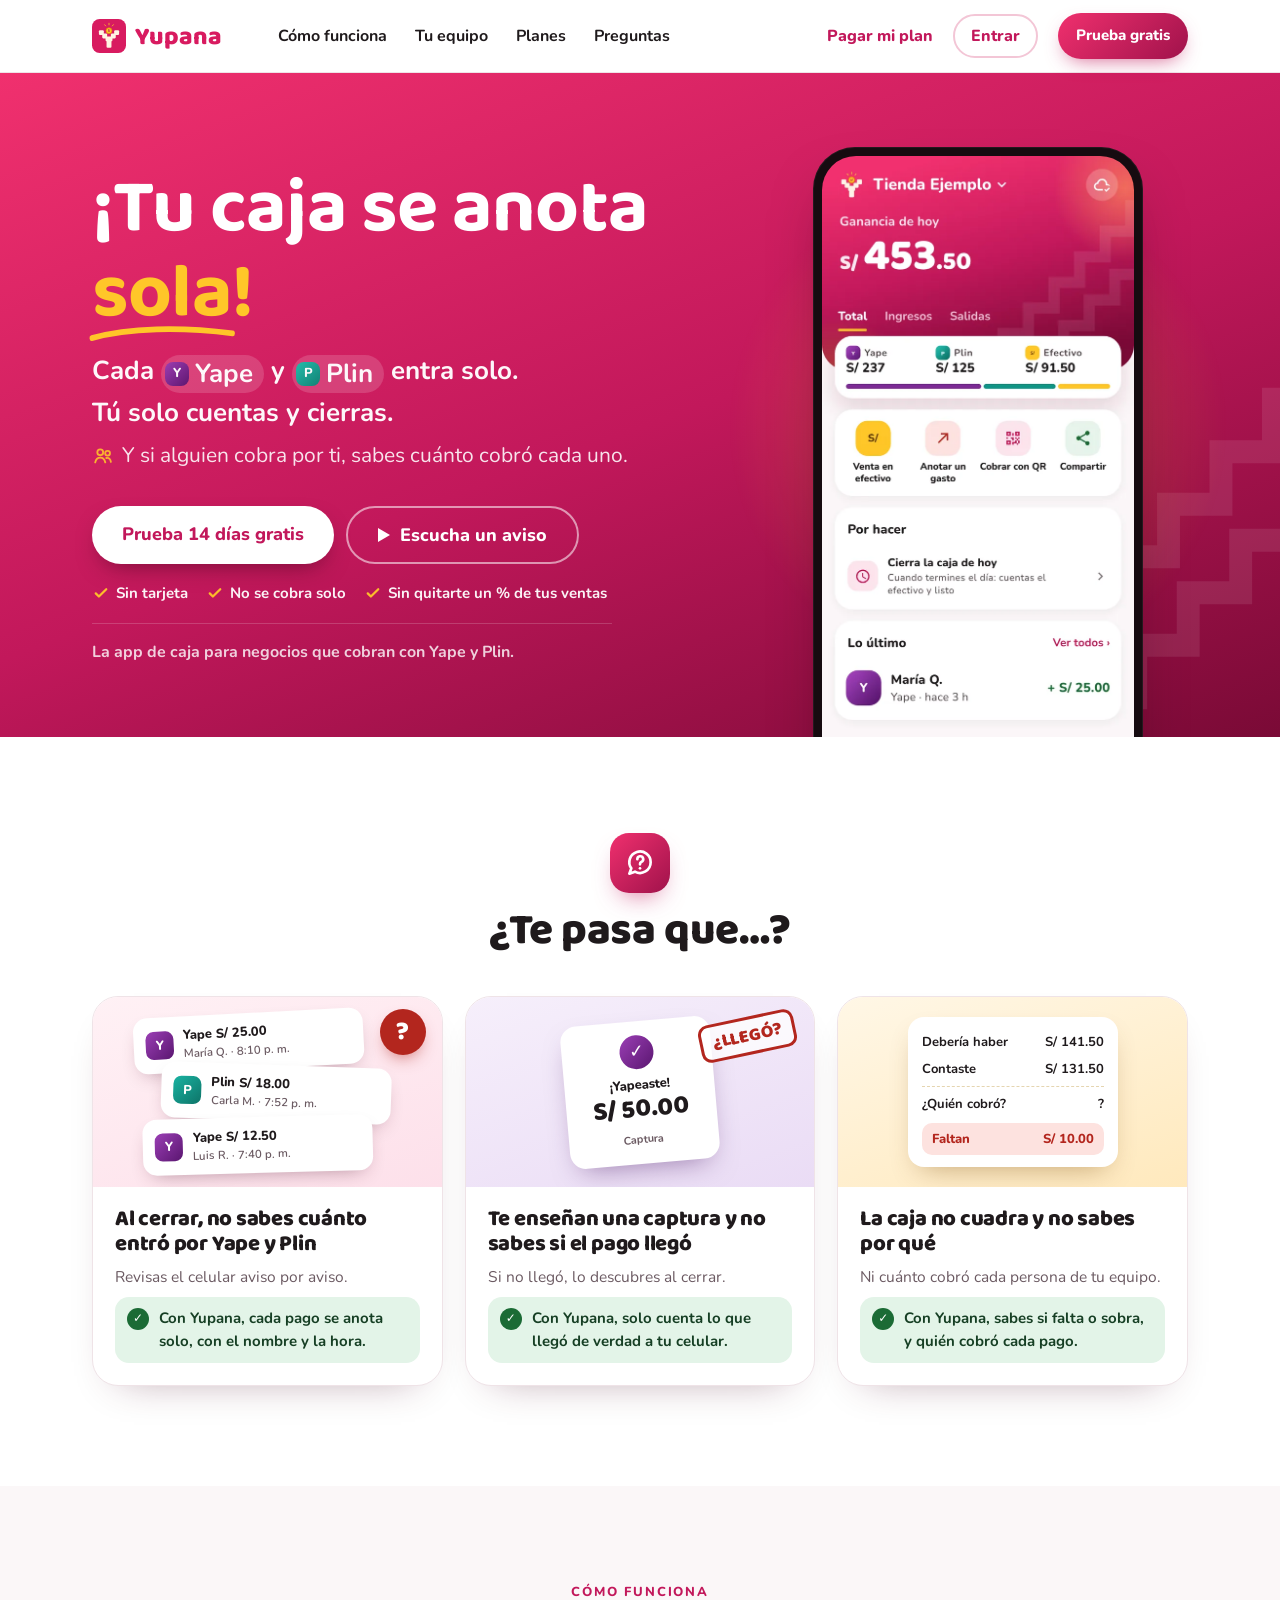
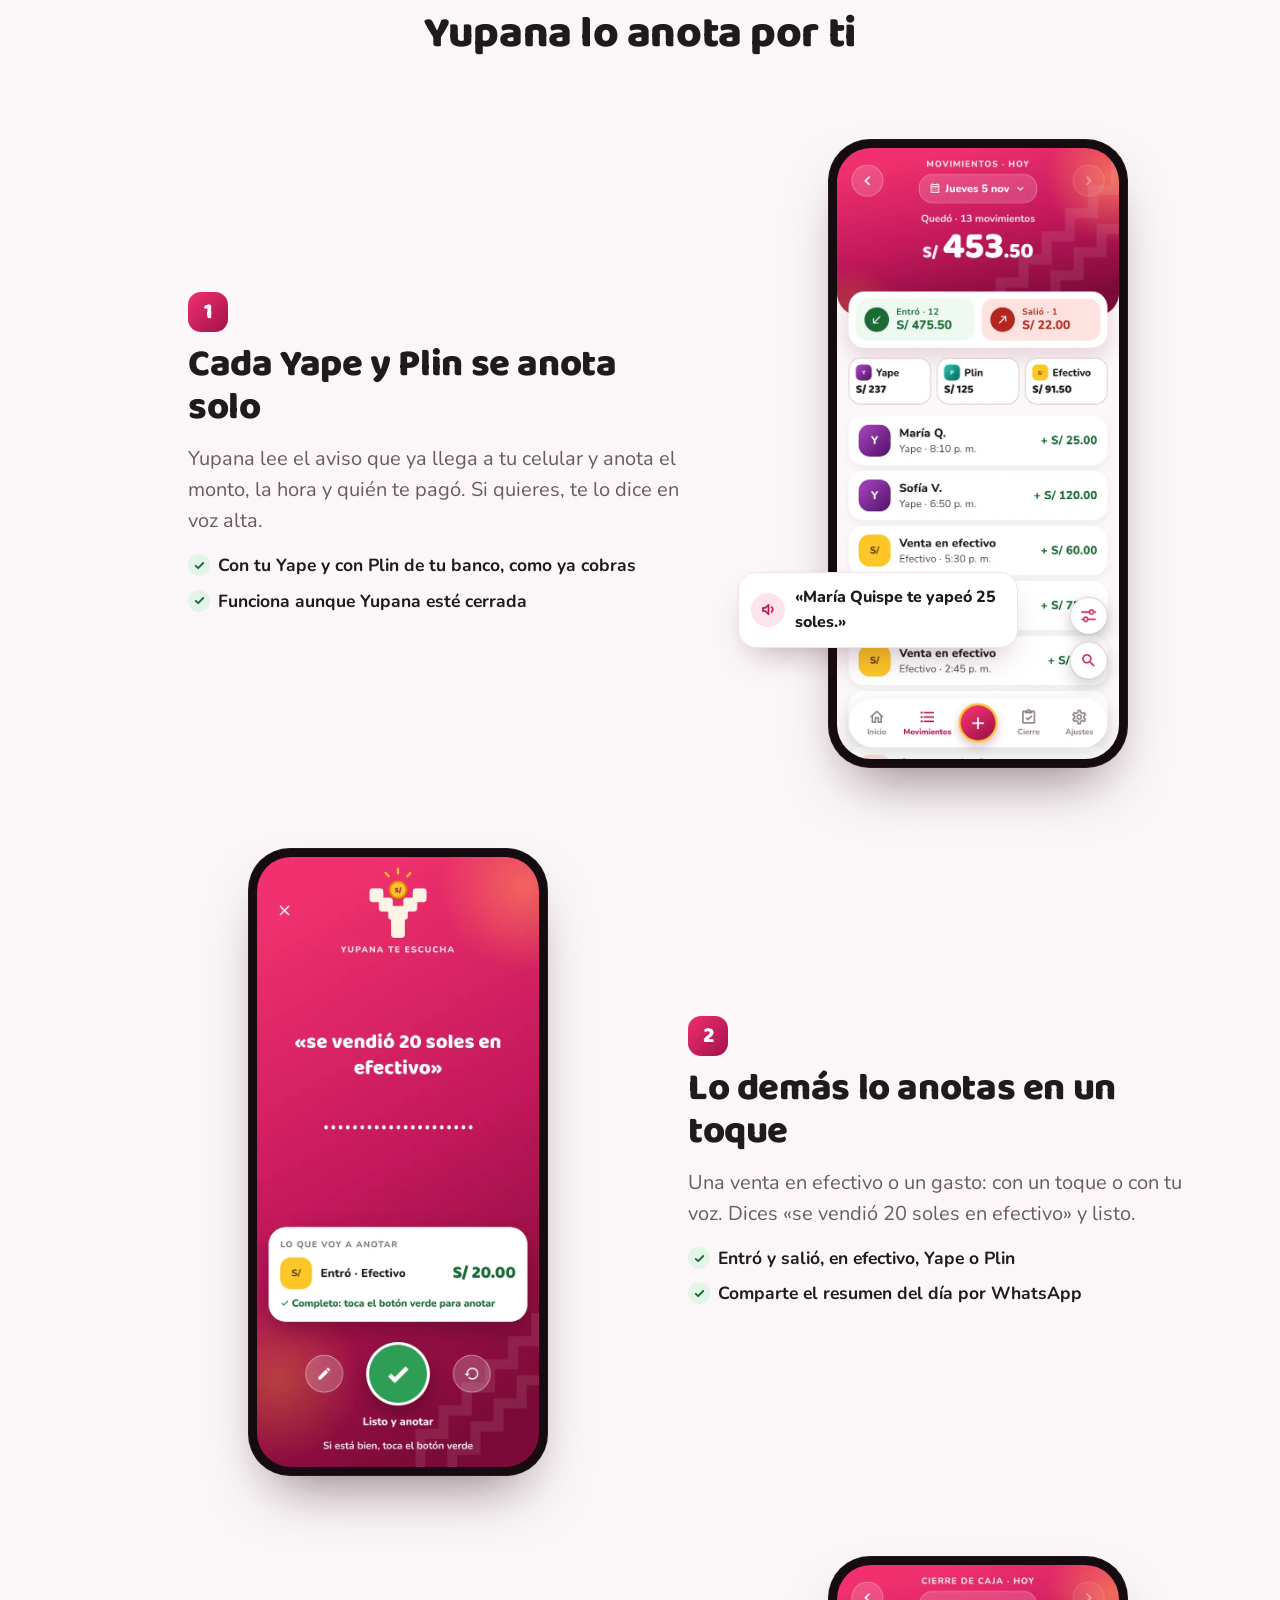
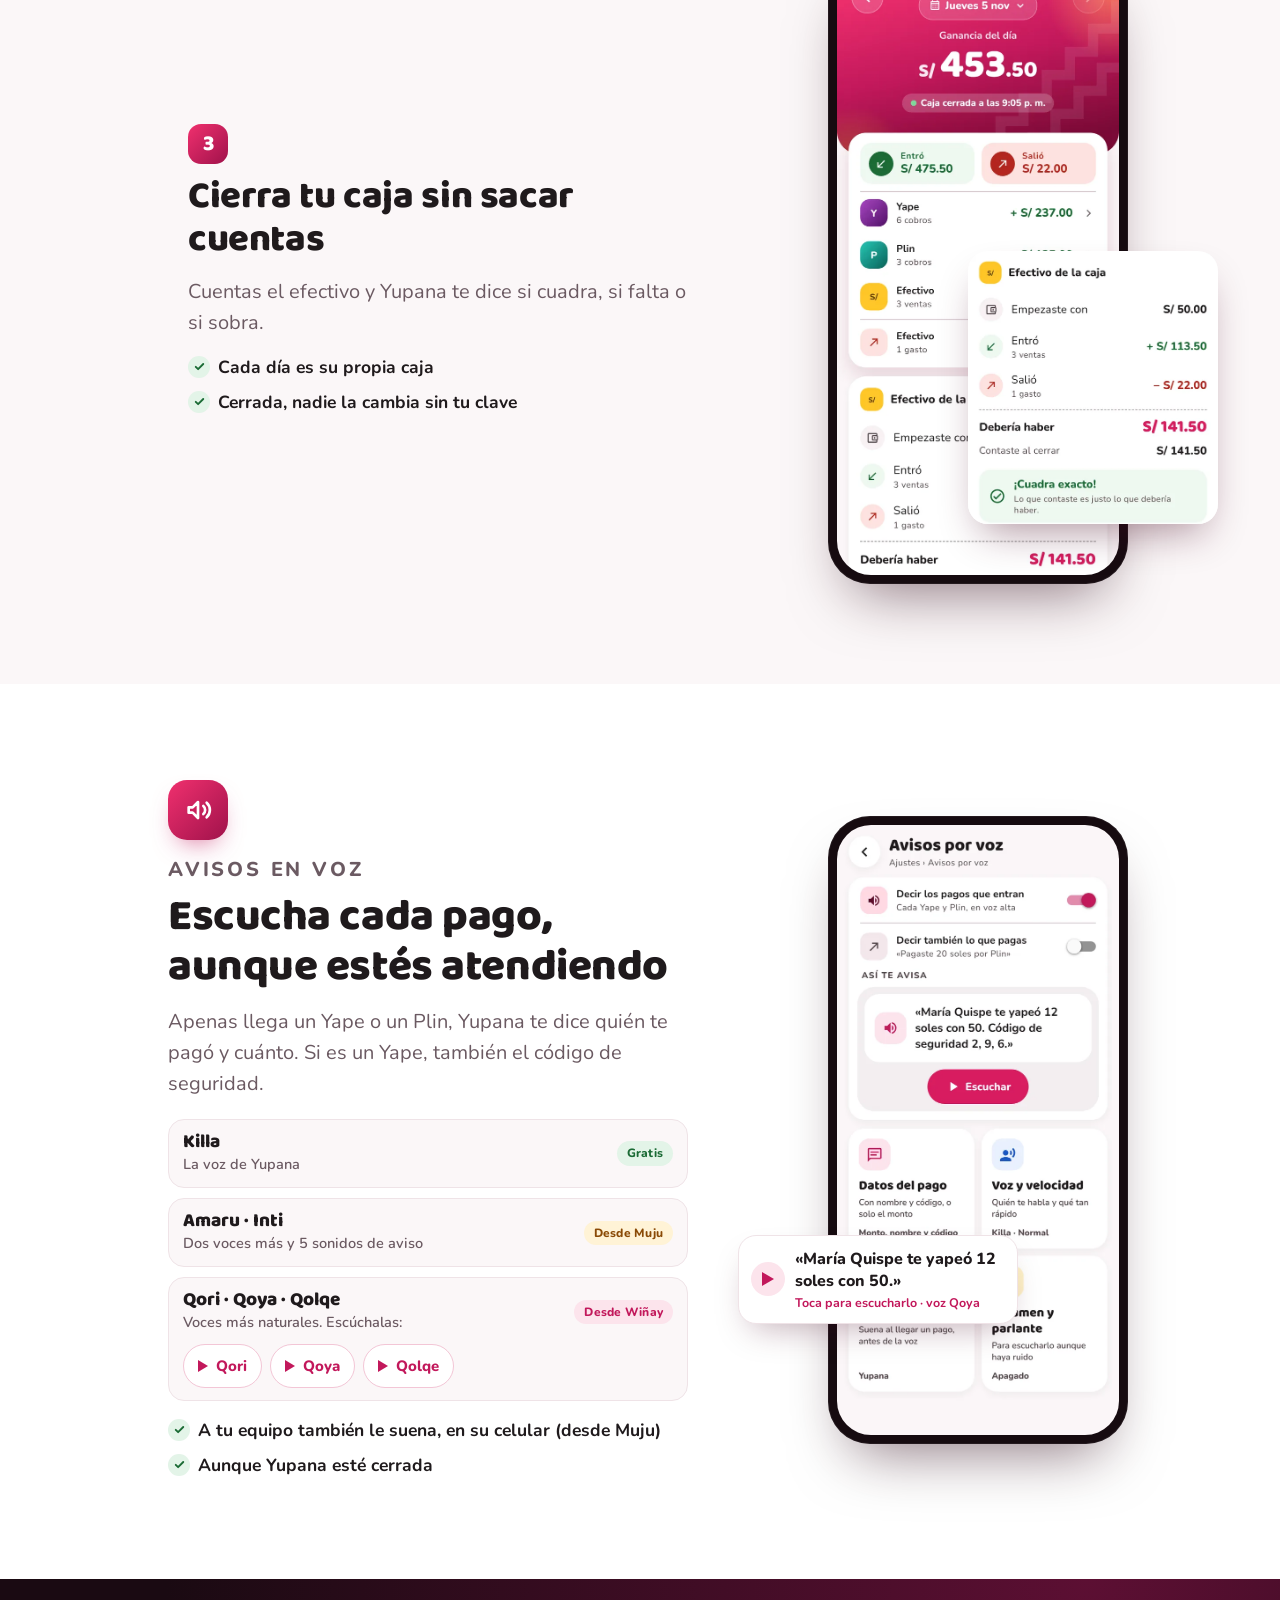
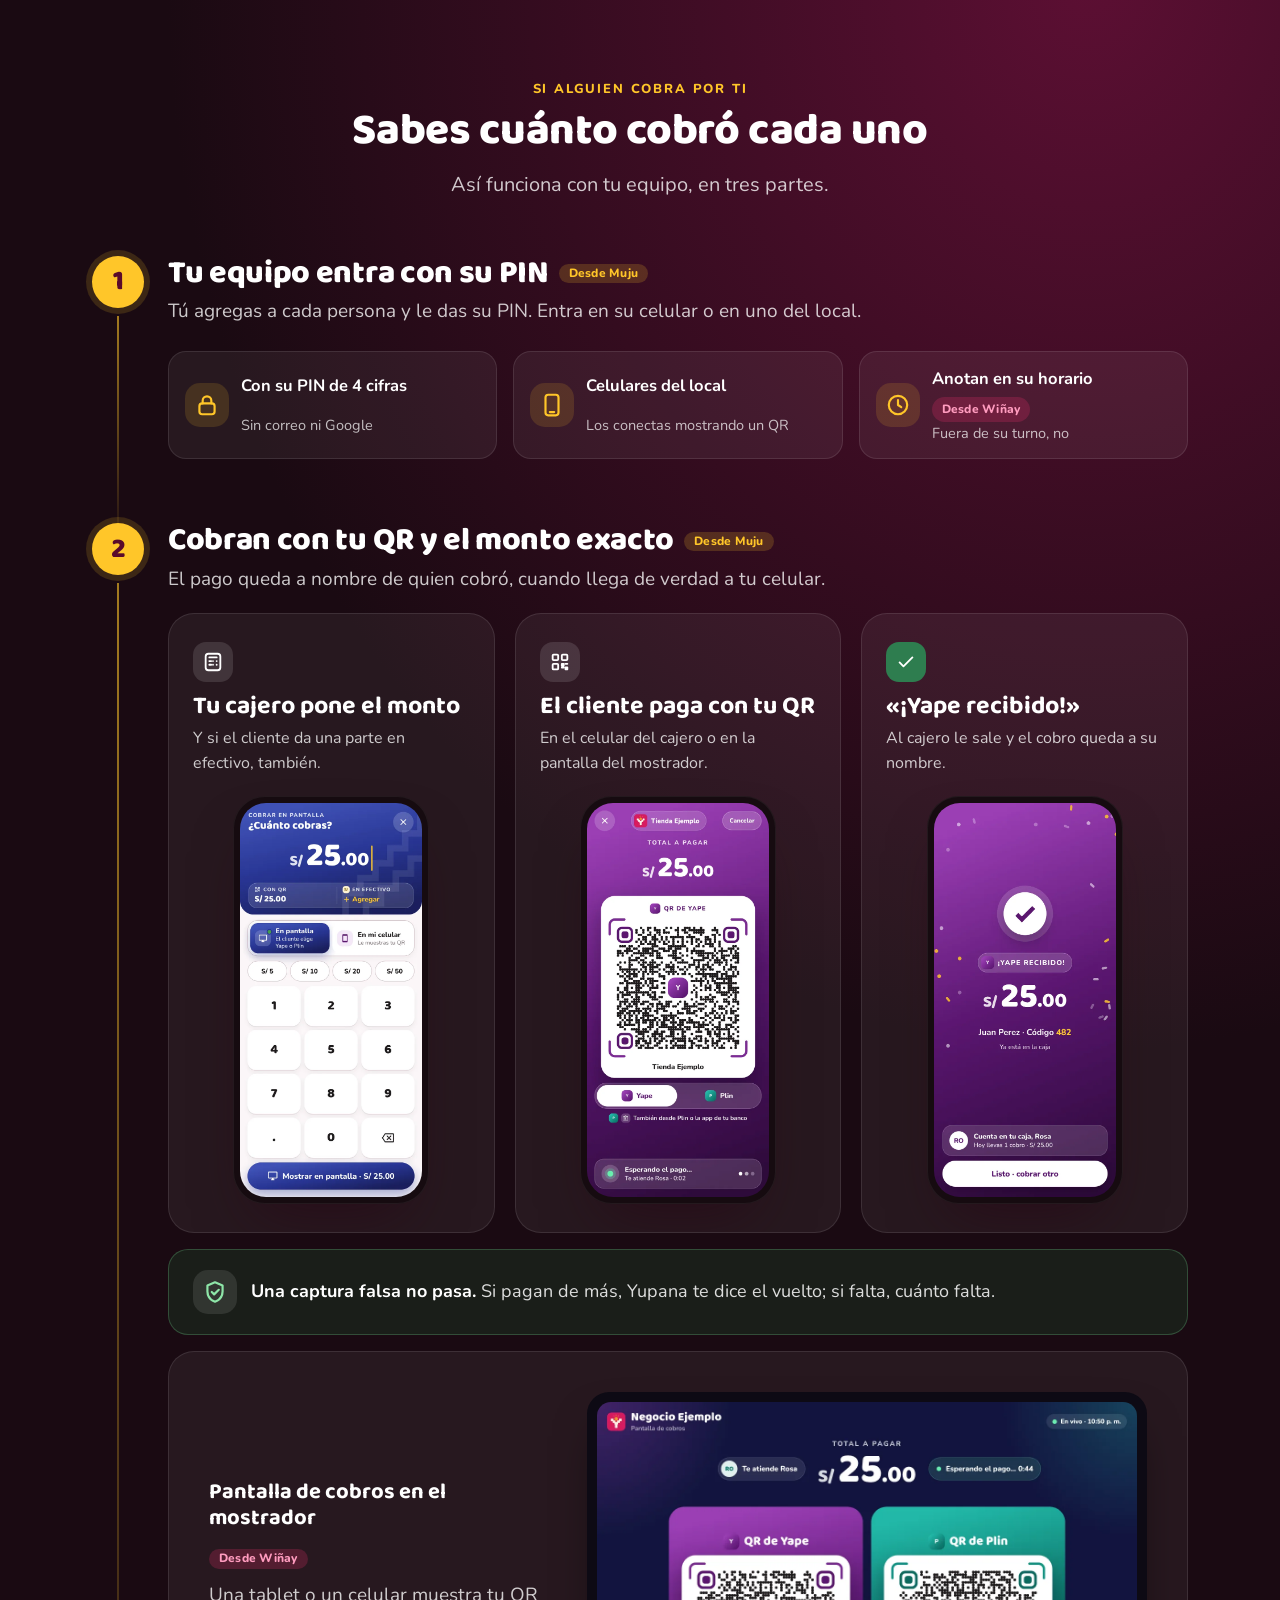
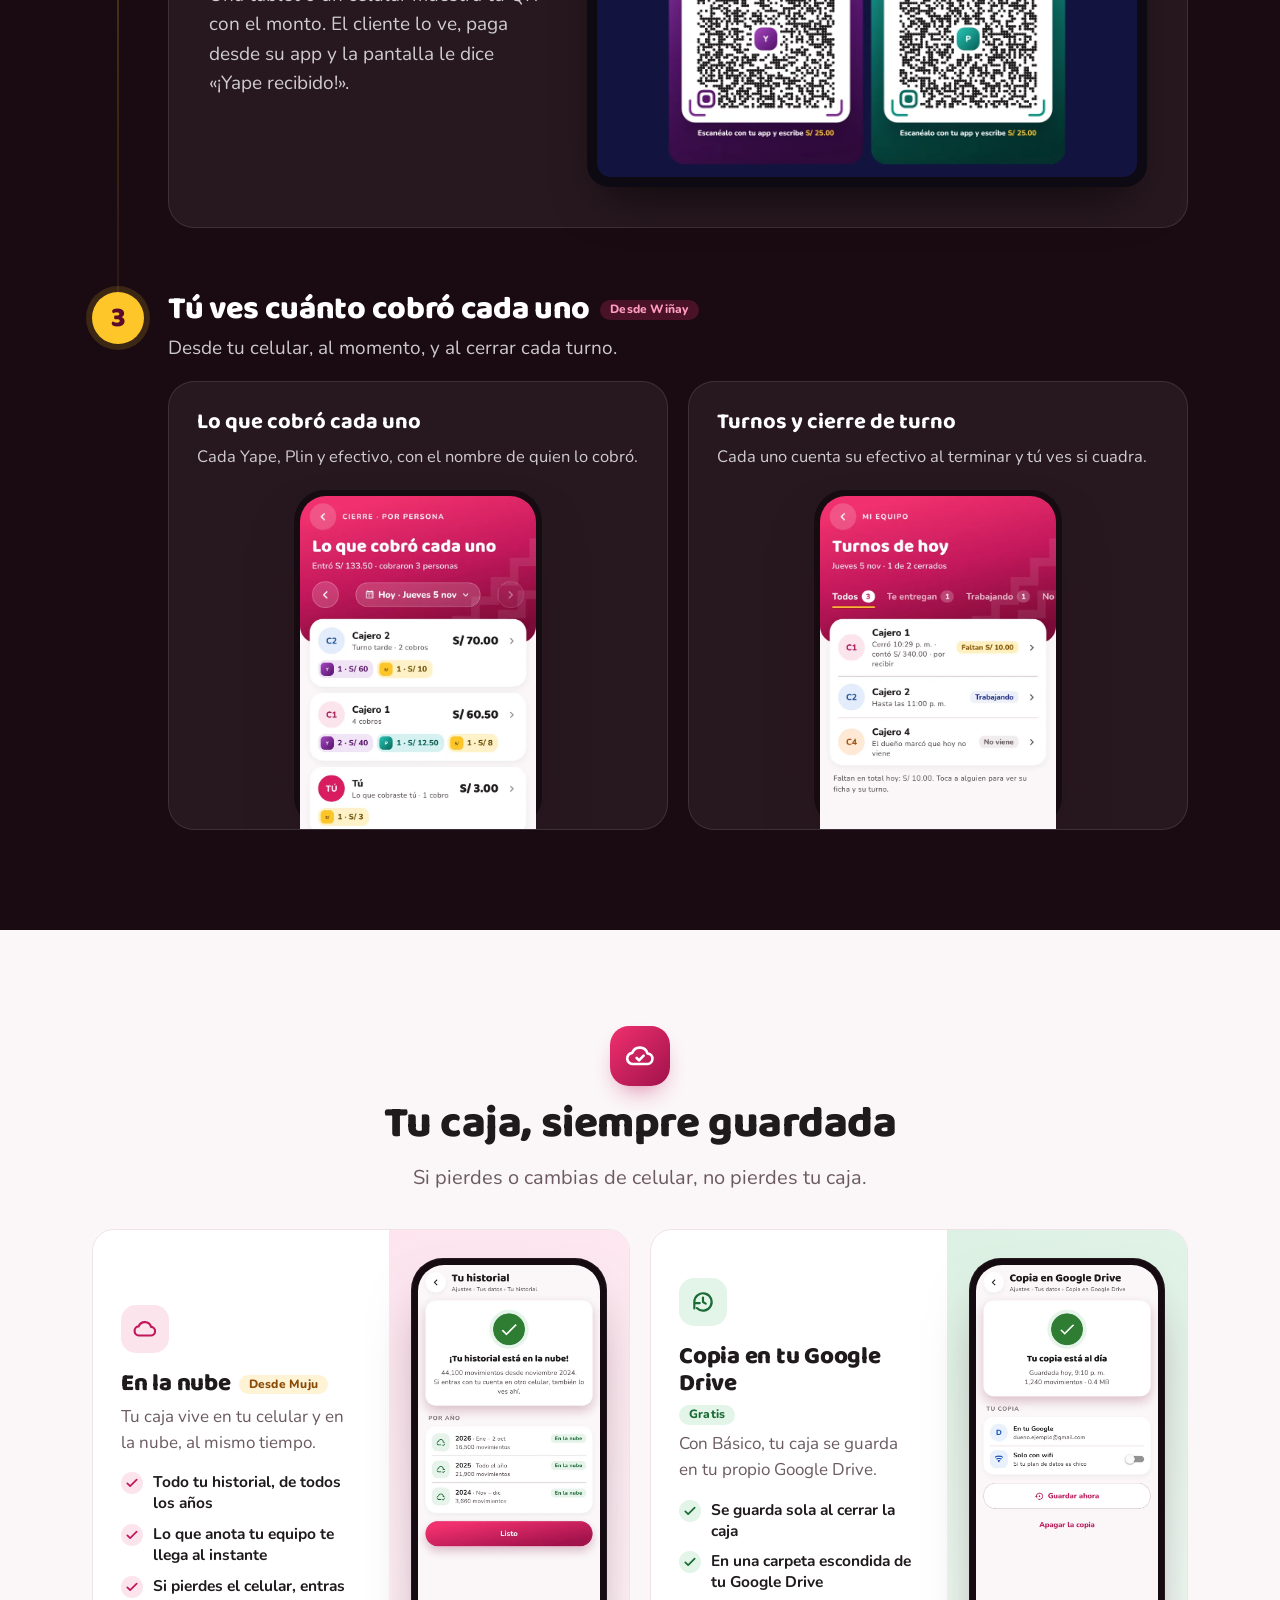
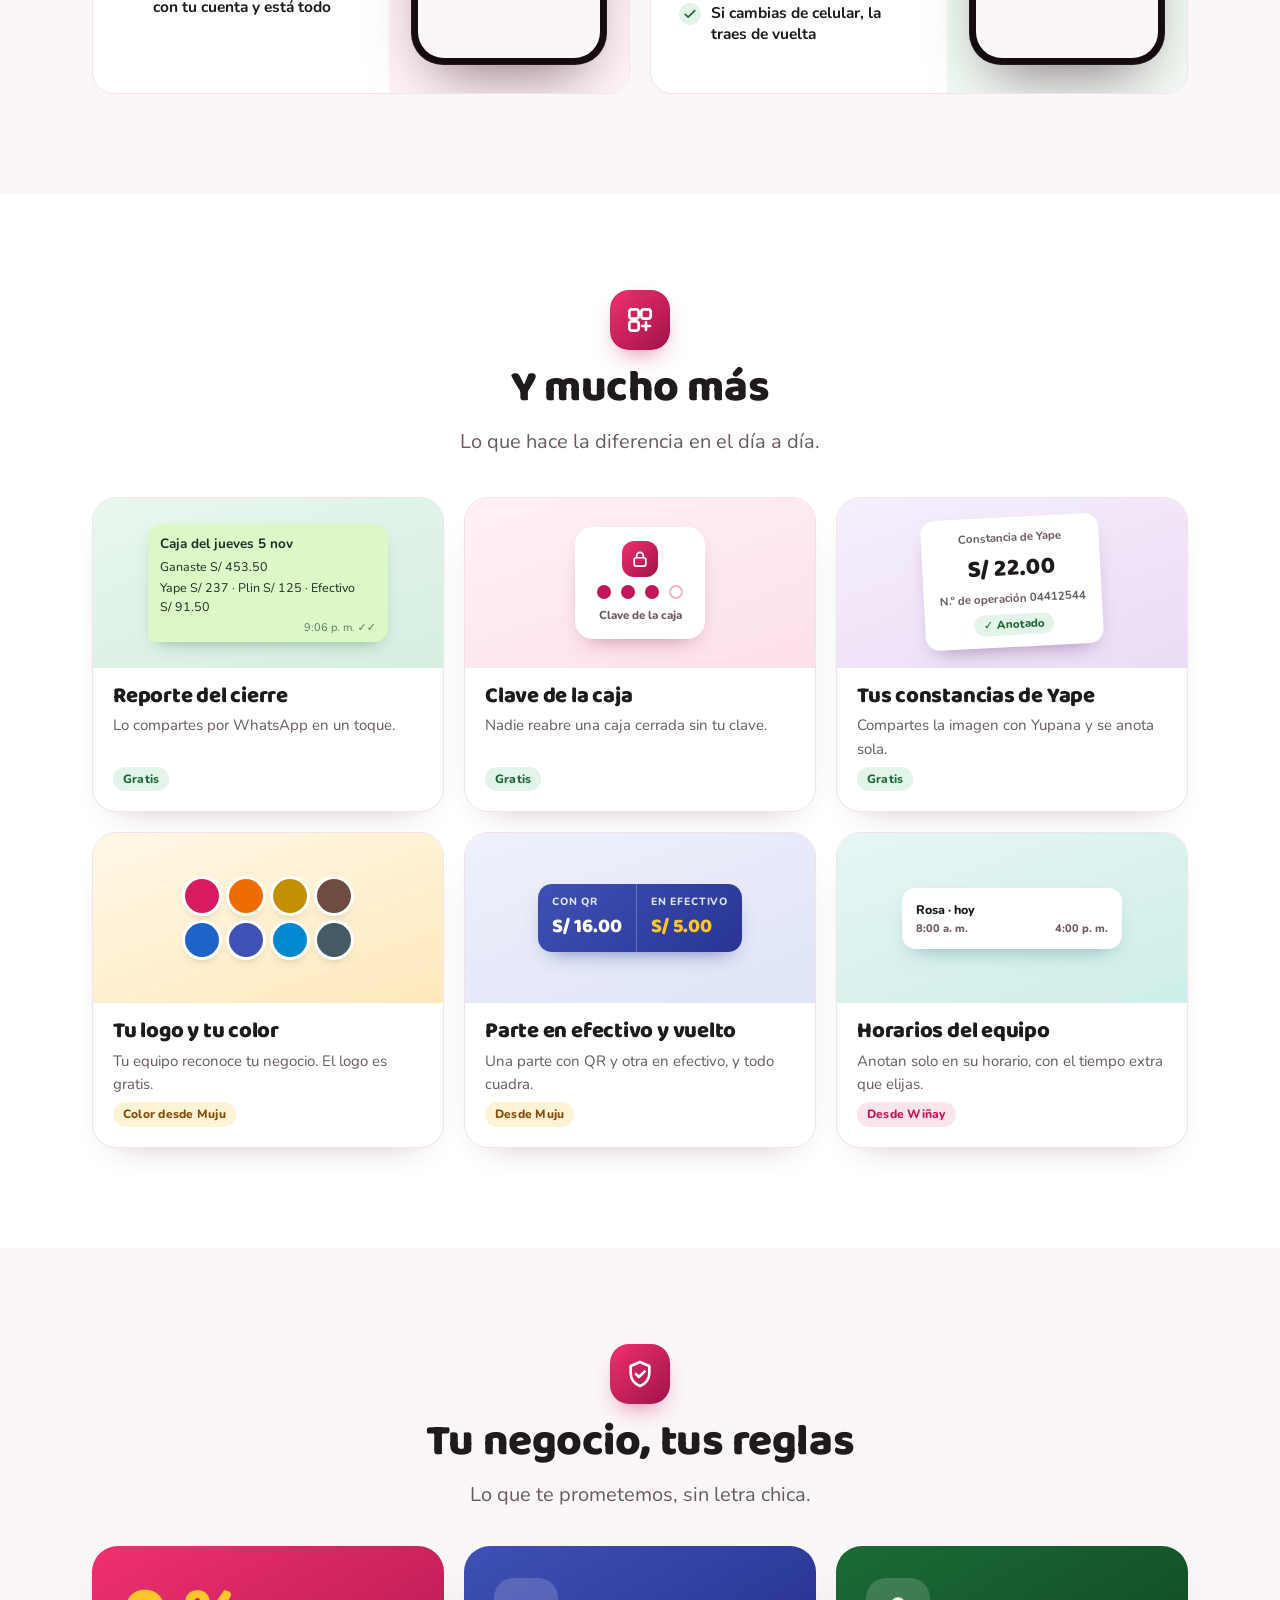
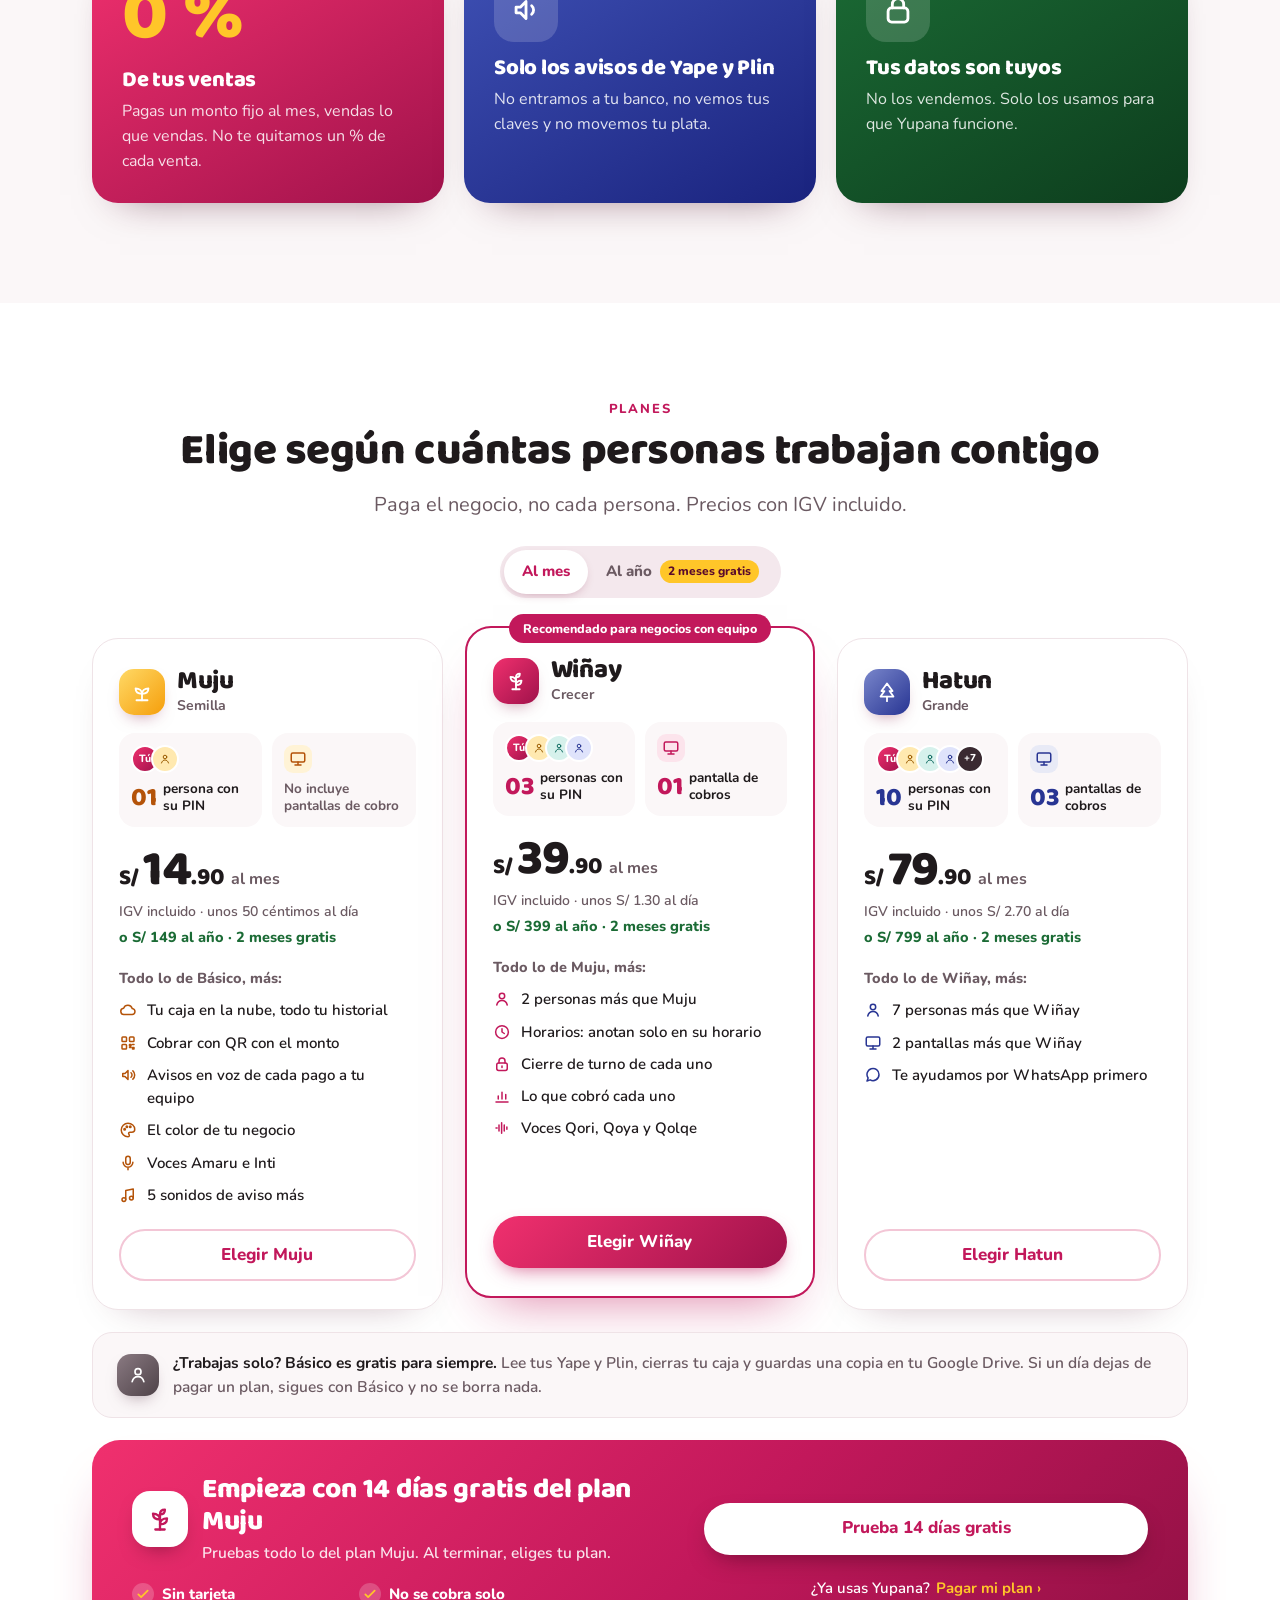
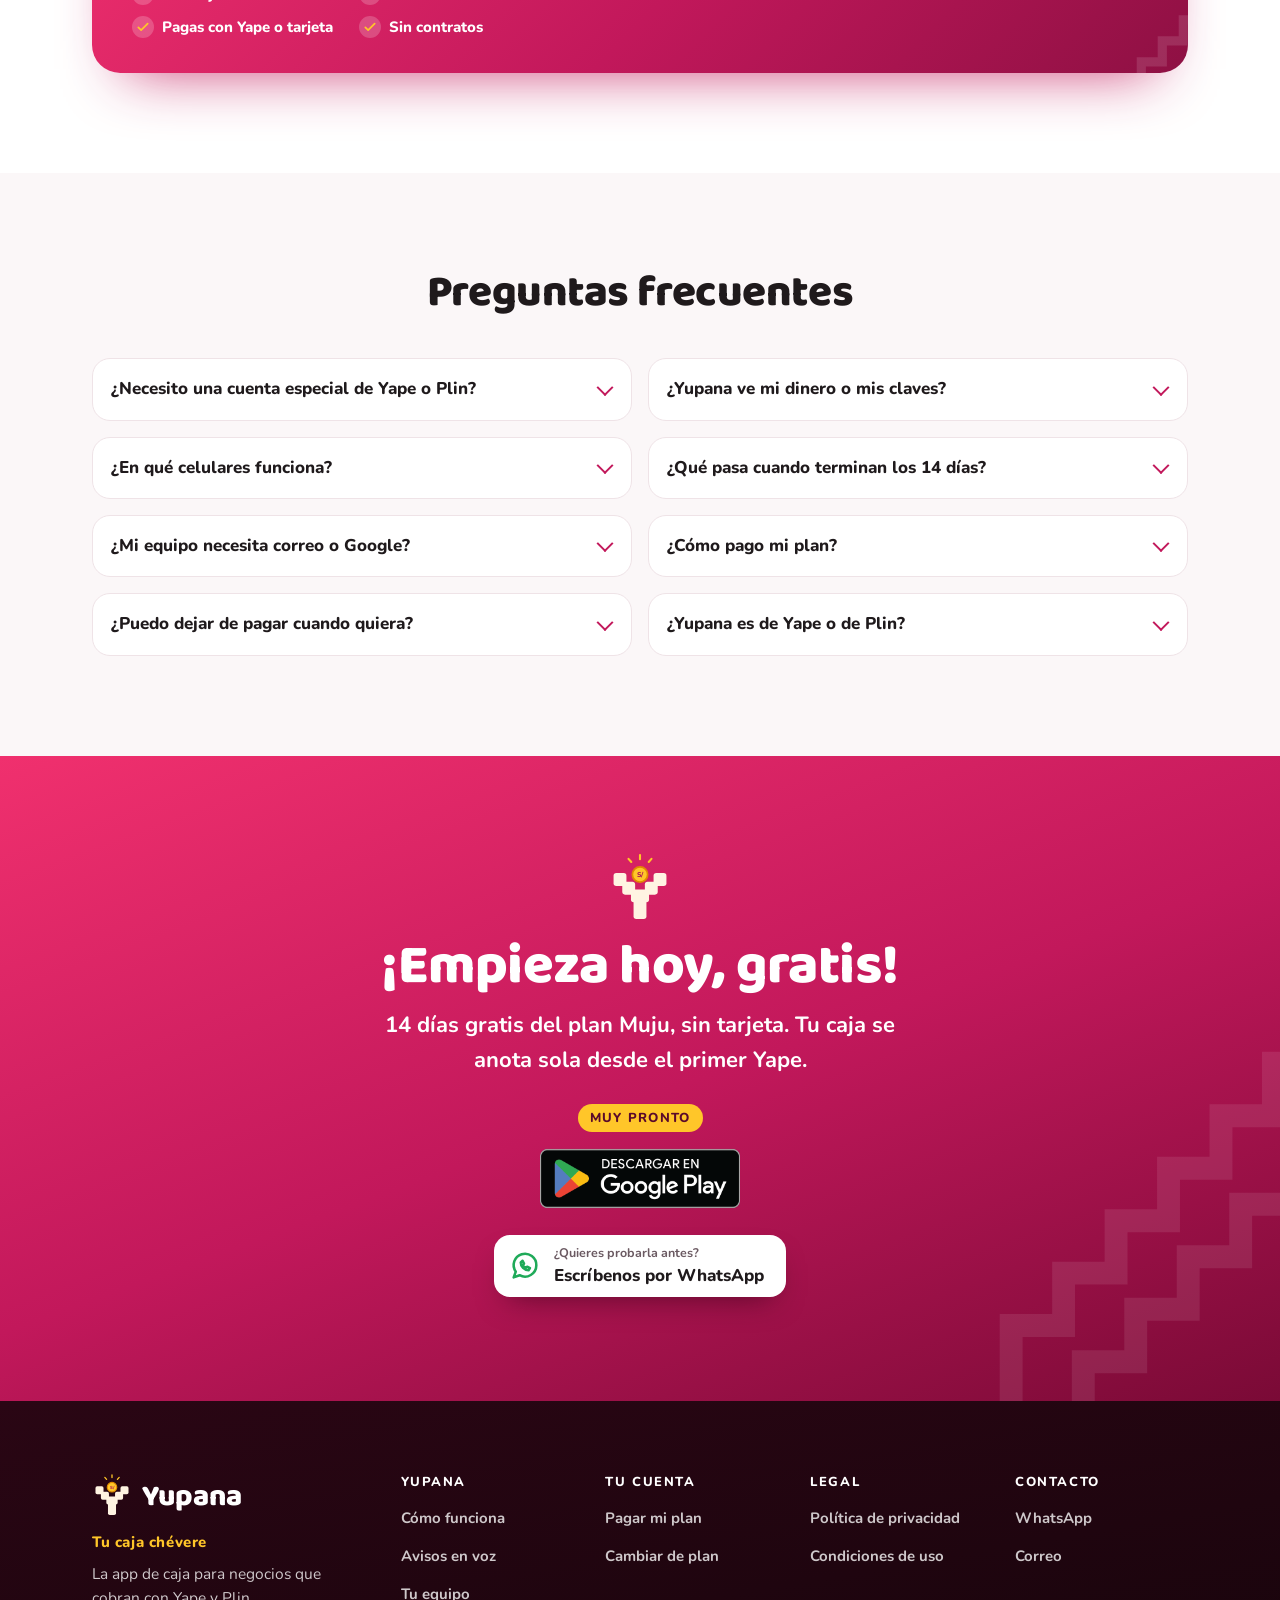
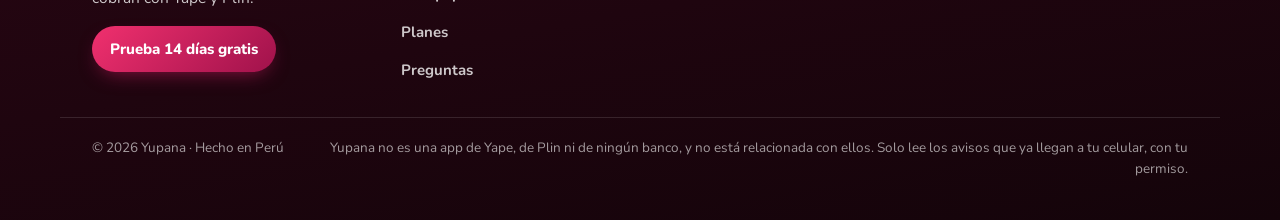
==== index.html @ 14f807e4 "Página: «Entrar» → ingreso/, «Prueba gratis» → registro/, elegir un plan → pagarlo Co-Authored-By: C" ====
<!doctype html>
<html lang="es">
<head>
<meta charset="utf-8">
<meta name="viewport" content="width=device-width, initial-scale=1, viewport-fit=cover">
<title>Yupana · Tu caja se anota sola</title>
<meta name="description" content="Cada Yape y Plin que llega a tu celular se anota solo. Al cerrar, Yupana te dice si tu caja cuadra. Y si tienes equipo, sabes cuánto cobró cada uno. 14 días gratis, sin tarjeta.">
<meta name="theme-color" content="#c2185b">
<meta property="og:title" content="Yupana · Tu caja se anota sola">
<meta property="og:description" content="Cada Yape y Plin se anota solo. Al cerrar, sabes si tu caja cuadra y cuánto cobró cada uno.">
<meta property="og:type" content="website">
<meta property="og:locale" content="es_PE">
<meta property="og:url" content="https://jchaconv94.github.io/yupana-web/">
<meta property="og:image" content="https://jchaconv94.github.io/yupana-web/img/compartir.jpg">
<meta property="og:image:width" content="1200">
<meta property="og:image:height" content="630">
<meta name="twitter:card" content="summary_large_image">
<link rel="canonical" href="https://jchaconv94.github.io/yupana-web/">
<link rel="preload" as="image" href="img/inicio.webp" fetchpriority="high">
<link rel="icon" href="icono.svg" type="image/svg+xml">
<link rel="preconnect" href="https://fonts.googleapis.com">
<link rel="preconnect" href="https://fonts.gstatic.com" crossorigin>
<link href="https://fonts.googleapis.com/css2?family=Baloo+2:wght@700;800&amp;family=Nunito:wght@400;600;700;800&amp;display=swap" rel="stylesheet">
<link rel="stylesheet" href="venta.css?v=68c40d3a2a">
<script type="application/ld+json">{"@context":"https://schema.org","@type":"FAQPage","mainEntity":[{"@type":"Question","name":"¿Necesito una cuenta especial de Yape o Plin?","acceptedAnswer":{"@type":"Answer","text":"No. Yupana lee los avisos que ya te llegan al celular cuando te yapean o te plinean. Sigues cobrando como siempre."}},{"@type":"Question","name":"¿Yupana ve mi dinero o mis claves?","acceptedAnswer":{"@type":"Answer","text":"No. Solo lee los avisos de pagos de Yape y Plin. No entra a tu banco, no ve tus claves y no mueve tu plata."}},{"@type":"Question","name":"¿En qué celulares funciona?","acceptedAnswer":{"@type":"Answer","text":"En celulares Android. En algunas marcas, como Xiaomi, Oppo o Vivo, hay que prender dos permisos más: Yupana te muestra cómo, paso a paso."}},{"@type":"Question","name":"¿Qué pasa cuando terminan los 14 días?","acceptedAnswer":{"@type":"Answer","text":"Sigues gratis con Básico: el lector, tu caja y el cierre en tu celular. No se borra nada y no se cobra nada solo. Si quieres seguir con tu equipo, eliges un plan."}},{"@type":"Question","name":"¿Mi equipo necesita correo o Google?","acceptedAnswer":{"@type":"Answer","text":"No. Tú agregas a cada persona y le das un PIN de 4 cifras. Entra con su PIN en el celular que tú conectas. Cuando ya no trabaja contigo, la das de baja."}},{"@type":"Question","name":"¿Cómo pago mi plan?","acceptedAnswer":{"@type":"Answer","text":"Aquí, en la página de Yupana: con Yape, con tu código de aprobación, o con tarjeta. Con Yape pagas cada vez que quieres seguir; con tarjeta se cobra solo y lo cancelas cuando quieras."}},{"@type":"Question","name":"¿Puedo dejar de pagar cuando quiera?","acceptedAnswer":{"@type":"Answer","text":"Sí. No hay contratos. Si dejas de pagar, pasas a Básico y no se borra nada."}},{"@type":"Question","name":"¿Yupana es de Yape o de Plin?","acceptedAnswer":{"@type":"Answer","text":"No. Yupana es una app independiente, hecha en Perú. No está relacionada con Yape, con Plin ni con ningún banco."}}]}</script>
</head>
<body>

<header class="nav">
  <div class="wrap nav-in">
    <a class="brand" href="#inicio" aria-label="Yupana, ir arriba"><img src="icono.svg" alt="" width="34" height="34"><span>Yupana</span></a>
    <nav class="nav-links" aria-label="Secciones">
      <a href="#como">Cómo funciona</a>
      <a href="#equipo">Tu equipo</a>
      <a href="#planes">Planes</a>
      <a href="#preguntas">Preguntas</a>
    </nav>
    <div class="nav-act">
      <a class="nav-pay" href="pagar/">Pagar mi plan</a>
      <a class="nav-enter" href="ingreso/">Entrar</a>
      <a class="btn btn-main btn-sm" href="registro/">Prueba gratis</a>
    </div>
  </div>
</header>

<main>

<!-- Portada -->
<section class="hero" id="inicio">
  <svg class="stairs" viewBox="0 0 390 244" preserveAspectRatio="xMaxYMax meet" aria-hidden="true"><g fill="none" stroke="rgba(255,255,255,0.09)" stroke-width="14"><path d="M226 244 V198 H258 V166 H290 V134 H322 V102 H354 V70 H386 V38 H418"/><path d="M270 244 V220 H302 V188 H334 V156 H366 V124 H398"/></g></svg>
  <div class="wrap hero-in">
    <div class="hero-text">
      <h1><span class="w" style="--d:1">¡Tu</span> <span class="w" style="--d:2">caja</span> <span class="w" style="--d:3">se</span> <span class="w" style="--d:4">anota</span> <span class="w" style="--d:5"><span class="hl">sola<svg class="hl-line" viewBox="0 0 200 24" preserveAspectRatio="none" aria-hidden="true"><path d="M5 17 C 55 6, 125 5, 195 12" pathLength="100"/></svg></span><span class="bang">!</span></span></h1>
      <p class="lead hx" style="--d:7">Cada <span class="chip chip-y"><i>Y</i>Yape</span> y <span class="chip chip-p"><i>P</i>Plin</span> entra solo.<br class="desk-br"> Tú solo cuentas y cierras.</p>
      <p class="lead2 hx" style="--d:8"><svg viewBox="0 0 24 24" aria-hidden="true"><circle cx="9" cy="8" r="3.2"/><path d="M3.5 19c.8-3.4 3-5.2 5.5-5.2s4.7 1.8 5.5 5.2"/><circle cx="17" cy="9" r="2.6"/><path d="M15.6 14.2c2.6-.4 4.5 1.3 5 4.3"/></svg>Y si alguien cobra por ti, sabes cuánto cobró cada uno.</p>
      <div class="hero-cta hx" style="--d:9">
        <a class="btn btn-white" href="registro/">Prueba 14 días gratis</a>
        <button class="btn btn-ghost play" type="button" data-audio="audio/aviso.mp3" aria-label="Escuchar cómo te avisa Yupana un Yape"><span class="play-ico" aria-hidden="true"></span><span class="play-txt">Escucha un aviso</span></button>
      </div>
      <ul class="hero-trust hx" style="--d:10">
        <li><svg viewBox="0 0 24 24" aria-hidden="true"><path d="M5 12.5l4.2 4.2L19 7"/></svg>Sin tarjeta</li>
        <li><svg viewBox="0 0 24 24" aria-hidden="true"><path d="M5 12.5l4.2 4.2L19 7"/></svg>No se cobra solo</li>
        <li><svg viewBox="0 0 24 24" aria-hidden="true"><path d="M5 12.5l4.2 4.2L19 7"/></svg>Sin quitarte un % de tus ventas</li>
      </ul>
      <p class="hero-what hx" style="--d:11">La app de caja para negocios que cobran con Yape y Plin.</p>
    </div>
    <div class="hero-art">
      <div class="glow" aria-hidden="true"></div>
      <div class="phone hero-phone"><img src="img/inicio.webp" alt="Inicio de Yupana: ganancia de hoy S/ 453.50, con lo que entró por Yape, Plin y efectivo" width="640" height="1385" fetchpriority="high"></div>
      <div class="toast" aria-hidden="true">
        <span class="badge-y">Y</span>
        <span><b>¡Llegó un Yape!</b><small>S/&nbsp;25.00 · María Q. · se anotó solo</small></span>
      </div>
      <div class="say" aria-hidden="true">
        <span class="say-ico"><svg viewBox="0 0 24 24"><path d="M5 10v4h3l4 4V6L8 10z"/><path d="M16 9a4 4 0 0 1 0 6M18.5 6.5a7.5 7.5 0 0 1 0 11"/></svg></span>
        <span class="say-txt"><small>Yupana te dice:</small>«María Quispe te yapeó 25 soles»</span>
        <span class="say-wave"><i></i><i></i><i></i><i></i></span>
      </div>
    </div>
  </div>
</section>

<!-- Lo que le pasa al dueño -->
<section class="pains">
  <div class="wrap">
    <span class="sec-ico" aria-hidden="true"><svg viewBox="0 0 24 24"><path d="M20 11.5a8 8 0 0 1-11.8 7L4 20l1.5-4A8 8 0 1 1 20 11.5z"/><path d="M10 9.2a2.2 2.2 0 1 1 3 2c-.6.3-1 .8-1 1.5v.3"/><path d="M12 16h.01"/></svg></span>
    <h2 class="center">¿Te pasa que…?</h2>
    <div class="pain-grid">
      <article class="pain">
        <div class="pain-art art-1" aria-hidden="true">
          <div class="pn pn-1"><span class="pn-b pn-y">Y</span><span>Yape S/&nbsp;25.00<small>María Q. · 8:10 p. m.</small></span></div>
          <div class="pn pn-2"><span class="pn-b pn-p">P</span><span>Plin S/&nbsp;18.00<small>Carla M. · 7:52 p. m.</small></span></div>
          <div class="pn pn-3"><span class="pn-b pn-y">Y</span><span>Yape S/&nbsp;12.50<small>Luis R. · 7:40 p. m.</small></span></div>
          <span class="pn-q">?</span>
        </div>
        <div class="pain-body">
          <h3>Al cerrar, no sabes cuánto entró por Yape y Plin</h3>
          <p>Revisas el celular aviso por aviso.</p>
          <p class="fix"><i aria-hidden="true">✓</i><span>Con Yupana, cada pago se anota solo, con el nombre y la hora.</span></p>
        </div>
      </article>
      <article class="pain">
        <div class="pain-art art-2" aria-hidden="true">
          <div class="cap"><div class="cap-ok">✓</div><b>¡Yapeaste!</b><strong>S/&nbsp;50.00</strong><small>Captura</small></div>
          <span class="stamp">¿LLEGÓ?</span>
        </div>
        <div class="pain-body">
          <h3>Te enseñan una captura y no sabes si el pago llegó</h3>
          <p>Si no llegó, lo descubres al cerrar.</p>
          <p class="fix"><i aria-hidden="true">✓</i><span>Con Yupana, solo cuenta lo que llegó de verdad a tu celular.</span></p>
        </div>
      </article>
      <article class="pain">
        <div class="pain-art art-3" aria-hidden="true">
          <div class="rec"><div><span>Debería haber</span><span>S/&nbsp;141.50</span></div><div><span>Contaste</span><span>S/&nbsp;131.50</span></div><div class="rec-d"><span>¿Quién cobró?</span><span>?</span></div><div class="rec-f"><span>Faltan</span><span>S/&nbsp;10.00</span></div></div>
        </div>
        <div class="pain-body">
          <h3>La caja no cuadra y no sabes por qué</h3>
          <p>Ni cuánto cobró cada persona de tu equipo.</p>
          <p class="fix"><i aria-hidden="true">✓</i><span>Con Yupana, sabes si falta o sobra, y quién cobró cada pago.</span></p>
        </div>
      </article>
    </div>
  </div>
</section>

<!-- Cómo funciona -->
<section class="how" id="como">
  <div class="wrap">
    <p class="eyebrow center">Cómo funciona</p>
    <h2 class="center">Yupana lo anota por ti</h2>

    <div class="step">
      <div class="step-text">
        <span class="num">1</span>
        <h3>Cada Yape y Plin se anota solo</h3>
        <p>Yupana lee el aviso que ya llega a tu celular y anota el monto, la hora y quién te pagó. Si quieres, te lo dice en voz alta.</p>
        <ul class="ticks">
          <li>Con tu Yape y con Plin de tu banco, como ya cobras</li>
          <li>Funciona aunque Yupana esté cerrada</li>
        </ul>
      </div>
      <div class="step-art">
        <div class="phone"><img src="img/movimientos.webp" alt="Movimientos de hoy: cada Yape y Plin con el nombre de quien pagó" width="640" height="1385" loading="lazy"></div>
        <div class="bubble" aria-hidden="true">
          <span class="spk"><svg viewBox="0 0 24 24"><path d="M5 10v4h3l4 4V6L8 10z"/><path d="M16 9a4 4 0 0 1 0 6"/></svg></span>
          <span>«María Quispe te yapeó 25 soles.»</span>
        </div>
      </div>
    </div>

    <div class="step rev">
      <div class="step-text">
        <span class="num">2</span>
        <h3>Lo demás lo anotas en un toque</h3>
        <p>Una venta en efectivo o un gasto: con un toque o con tu voz. Dices «se vendió 20 soles en efectivo» y listo.</p>
        <ul class="ticks">
          <li>Entró y salió, en efectivo, Yape o Plin</li>
          <li>Comparte el resumen del día por WhatsApp</li>
        </ul>
      </div>
      <div class="step-art">
        <div class="phone"><img src="img/hablar.webp" alt="Anotar con la voz: «se vendió 20 soles en efectivo»" width="640" height="1385" loading="lazy"></div>
      </div>
    </div>

    <div class="step">
      <div class="step-text">
        <span class="num">3</span>
        <h3>Cierra tu caja sin sacar cuentas</h3>
        <p>Cuentas el efectivo y Yupana te dice si cuadra, si falta o si sobra.</p>
        <ul class="ticks">
          <li>Cada día es su propia caja</li>
          <li>Cerrada, nadie la cambia sin tu clave</li>
        </ul>
      </div>
      <div class="step-art">
        <div class="phone"><img src="img/cierre.webp" alt="Cierre de caja: ganancia del día y lo que entró por cada medio" width="640" height="1385" loading="lazy"></div>
        <img class="float-card" src="img/cuadre.webp" alt="Efectivo de la caja: debería haber S/ 141.50, contaste S/ 141.50, ¡cuadra exacto!" width="560" height="613" loading="lazy">
      </div>
    </div>
  </div>
</section>

<!-- Avisos en voz -->
<section class="voice" id="voz">
  <div class="wrap">
    <div class="step">
      <div class="step-text">
        <span class="sec-ico left" aria-hidden="true"><svg viewBox="0 0 24 24"><path d="M5 10v4h3l4 4V6L8 10z"/><path d="M16 9a4 4 0 0 1 0 6M18.5 6.5a7.5 7.5 0 0 1 0 11"/></svg></span>
        <p class="eyebrow">Avisos en voz</p>
        <h2>Escucha cada pago, aunque estés atendiendo</h2>
        <p class="sub left">Apenas llega un Yape o un Plin, Yupana te dice quién te pagó y cuánto. Si es un Yape, también el código de seguridad.</p>
        <ul class="voices">
          <li><span class="v-name">Killa</span><span class="v-txt">La voz de Yupana</span><span class="tag tag-free">Gratis</span></li>
          <li><span class="v-name">Amaru · Inti</span><span class="v-txt">Dos voces más y 5 sonidos de aviso</span><span data-f="voces_celular" class="tag tag-muju">Desde Muju</span></li>
          <li><span class="v-name">Qori · Qoya · Qolqe</span><span class="v-txt">Voces más naturales. Escúchalas:</span><span data-f="voces_nube" class="tag tag-winay">Desde Wiñay</span>
            <span class="v-play">
              <button class="mini play" type="button" data-audio="audio/qori.mp3" aria-label="Escuchar la voz Qori"><span class="play-ico" aria-hidden="true"></span>Qori</button>
              <button class="mini play" type="button" data-audio="audio/qoya.mp3" aria-label="Escuchar la voz Qoya"><span class="play-ico" aria-hidden="true"></span>Qoya</button>
              <button class="mini play" type="button" data-audio="audio/qolqe.mp3" aria-label="Escuchar la voz Qolqe"><span class="play-ico" aria-hidden="true"></span>Qolqe</button>
            </span>
          </li>
        </ul>
        <ul class="ticks">
          <li>A tu equipo también le suena, en su celular (<span data-f="avisos_equipo" data-low>desde Muju</span>)</li>
          <li>Aunque Yupana esté cerrada</li>
        </ul>
      </div>
      <div class="step-art">
        <div class="phone"><img src="img/voz.webp" alt="Avisos por voz: así te avisa, la voz y el sonido de aviso" width="640" height="1385" loading="lazy"></div>
        <button class="bubble play" type="button" data-audio="audio/aviso.mp3" aria-label="Escuchar el aviso: María Quispe te yapeó 12 soles con 50. Código de seguridad 2, 9, 6.">
          <span class="spk"><span class="play-ico" aria-hidden="true"></span></span>
          <span>«María Quispe te yapeó 12 soles con 50.»<small>Toca para escucharlo · voz Qoya</small></span>
        </button>
      </div>
    </div>
  </div>
</section>

<!-- Para el equipo -->
<section class="team" id="equipo">
  <div class="wrap">
    <p class="eyebrow center light">Si alguien cobra por ti</p>
    <h2 class="center">Sabes cuánto cobró cada uno</h2>
    <p class="sub center">Así funciona con tu equipo, en tres partes.</p>

    <div class="chaps">
      <article class="chap">
        <span class="chap-n">1</span>
        <div class="chap-head">
          <h3>Tu equipo entra con su PIN <span data-f="equipo" class="tag tag-muju">Desde Muju</span></h3>
          <p>Tú agregas a cada persona y le das su PIN. Entra en su celular o en uno del local.</p>
        </div>
        <ul class="chap-tiles">
          <li><span class="ico"><svg viewBox="0 0 24 24" aria-hidden="true"><rect x="5" y="10.5" width="14" height="10" rx="2.5"/><path d="M8 10.5V8a4 4 0 0 1 8 0v2.5"/></svg></span><b>Con su PIN de 4 cifras</b><span>Sin correo ni Google</span></li>
          <li><span class="ico"><svg viewBox="0 0 24 24" aria-hidden="true"><rect x="6" y="2.5" width="12" height="19" rx="2.5"/><path d="M10 18.5h4"/></svg></span><b>Celulares del local</b><span>Los conectas mostrando un QR</span></li>
          <li><span class="ico"><svg viewBox="0 0 24 24" aria-hidden="true"><circle cx="12" cy="12" r="8.5"/><path d="M12 7.5V12l3 2"/></svg></span><b>Anotan en su horario <span data-f="horarios" class="tag tag-winay">Desde Wiñay</span></b><span>Fuera de su turno, no</span></li>
        </ul>
      </article>

      <article class="chap">
        <span class="chap-n">2</span>
        <div class="chap-head">
          <h3>Cobran con tu QR y el monto exacto <span data-f="cobrar_qr" class="tag tag-muju">Desde Muju</span></h3>
          <p>El pago queda a nombre de quien cobró, cuando llega de verdad a tu celular.</p>
        </div>
        <div class="flow">
          <article class="f-step">
            <span class="f-ico"><svg viewBox="0 0 24 24" aria-hidden="true"><rect x="4" y="3" width="16" height="18" rx="3"/><path d="M8 7h8M8 11h2M12 11h0M16 11h0M8 15h2M12 15h0M16 15h0"/></svg></span>
            <h4>Tu cajero pone el monto</h4>
            <p>Y si el cliente da una parte en efectivo, también.</p>
            <div class="shot"><div class="phone sm"><img src="img/cobrar.webp" alt="¿Cuánto cobras? S/ 25.00, con el teclado" width="640" height="1385" loading="lazy"></div></div>
          </article>
          <article class="f-step">
            <span class="f-ico"><svg viewBox="0 0 24 24" aria-hidden="true"><rect x="4" y="4" width="6" height="6" rx="1"/><rect x="14" y="4" width="6" height="6" rx="1"/><rect x="4" y="14" width="6" height="6" rx="1"/><path d="M14 14h2v2h-2zM18 18h2v2h-2zM14 18h2M18 14h2"/></svg></span>
            <h4>El cliente paga con tu QR</h4>
            <p>En el celular del cajero o en la pantalla del mostrador.</p>
            <div class="shot"><div class="phone sm"><img src="img/qr-cliente.webp" alt="El QR de Yape del negocio con el monto S/ 25.00" width="640" height="1385" loading="lazy"></div></div>
          </article>
          <article class="f-step">
            <span class="f-ico ok"><svg viewBox="0 0 24 24" aria-hidden="true"><path d="M5 12.5l4.2 4.2L19 7"/></svg></span>
            <h4>«¡Yape recibido!»</h4>
            <p>Al cajero le sale y el cobro queda a su nombre.</p>
            <div class="shot"><div class="phone sm"><img src="img/qr-pagado.webp" alt="¡Yape recibido! S/ 25.00, cuenta en la caja de Rosa" width="640" height="1385" loading="lazy"></div></div>
          </article>
        </div>
        <div class="flow-note">
          <span class="ico"><svg viewBox="0 0 24 24" aria-hidden="true"><path d="M12 3l7 3v5.5c0 4.4-3 8-7 9.5-4-1.5-7-5.1-7-9.5V6z"/><path d="M9 12l2.2 2.2L15.5 10"/></svg></span>
          <p><b>Una captura falsa no pasa.</b> Si pagan de más, Yupana te dice el vuelto; si falta, cuánto falta.</p>
        </div>
        <article class="t-wide">
          <div class="t-text">
            <h4>Pantalla de cobros en el mostrador <span data-f="pantalla" class="tag tag-winay">Desde Wiñay</span></h4>
            <p>Una tablet o un celular muestra tu QR con el monto. El cliente lo ve, paga desde su app y la pantalla le dice «¡Yape recibido!».</p>
          </div>
          <div class="tablet"><img src="img/pantalla.webp" alt="Pantalla de cobros: total a pagar S/ 25.00 con el QR de Yape y el de Plin" width="1180" height="820" loading="lazy"></div>
        </article>
      </article>

      <article class="chap">
        <span class="chap-n">3</span>
        <div class="chap-head">
          <h3>Tú ves cuánto cobró cada uno <span data-f="por_persona" class="tag tag-winay">Desde Wiñay</span></h3>
          <p>Desde tu celular, al momento, y al cerrar cada turno.</p>
        </div>
        <div class="t-grid">
          <article class="t-card">
            <h4>Lo que cobró cada uno</h4>
            <p>Cada Yape, Plin y efectivo, con el nombre de quien lo cobró.</p>
            <div class="peek"><div class="phone sm"><img src="img/por-persona.webp" alt="Lo que cobró cada uno: Cajero 2 S/ 70.00, Cajero 1 S/ 60.50 y tú S/ 3.00, con sus Yape, Plin y efectivo" width="640" height="1385" loading="lazy"></div></div>
          </article>
          <article class="t-card">
            <h4>Turnos y cierre de turno</h4>
            <p>Cada uno cuenta su efectivo al terminar y tú ves si cuadra.</p>
            <div class="peek"><div class="phone sm"><img src="img/turnos-hoy.webp" alt="Turnos de hoy: quién cerró su turno y quién sigue trabajando" width="640" height="1385" loading="lazy"></div></div>
          </article>
        </div>
      </article>
    </div>
  </div>
</section>

<!-- Dónde se guarda -->
<section class="save" id="guardado">
  <div class="wrap">
    <span class="sec-ico" aria-hidden="true"><svg viewBox="0 0 24 24"><path d="M7 18h10a4 4 0 0 0 .6-8A6 6 0 0 0 6.2 9.6 4.2 4.2 0 0 0 7 18z"/><path d="M9.5 13.5l1.8 1.8 3.4-3.6"/></svg></span>
    <h2 class="center">Tu caja, siempre guardada</h2>
    <p class="sub center">Si pierdes o cambias de celular, no pierdes tu caja.</p>
    <div class="save-grid">
      <article class="keep keep-cloud">
        <div class="keep-txt">
          <span class="ico"><svg viewBox="0 0 24 24" aria-hidden="true"><path d="M7 18h10a4 4 0 0 0 .6-8A6 6 0 0 0 6.2 9.6 4.2 4.2 0 0 0 7 18z"/></svg></span>
          <h3>En la nube <span data-f="nube" class="tag tag-muju">Desde Muju</span></h3>
          <p>Tu caja vive en tu celular y en la nube, al mismo tiempo.</p>
          <ul class="keep-list"><li><svg viewBox="0 0 24 24" aria-hidden="true"><path d="M5 12.5l4.2 4.2L19 7"/></svg><span>Todo tu historial, de todos los años</span></li><li><svg viewBox="0 0 24 24" aria-hidden="true"><path d="M5 12.5l4.2 4.2L19 7"/></svg><span>Lo que anota tu equipo te llega al instante</span></li><li><svg viewBox="0 0 24 24" aria-hidden="true"><path d="M5 12.5l4.2 4.2L19 7"/></svg><span>Si pierdes el celular, entras con tu cuenta y está todo</span></li></ul>
        </div>
        <div class="keep-shot"><div class="phone sm"><img src="img/nube.webp" alt="Tu historial está en la nube: 44,100 movimientos, por año" width="640" height="1385" loading="lazy"></div></div>
      </article>
      <article class="keep keep-drive">
        <div class="keep-txt">
          <span class="ico"><svg viewBox="0 0 24 24" aria-hidden="true"><path d="M4 12a8 8 0 1 1 2.3 5.6"/><path d="M4 18v-5h5"/><path d="M12 8v4l2.5 1.5"/></svg></span>
          <h3>Copia en tu Google Drive <span class="tag tag-free">Gratis</span></h3>
          <p>Con Básico, tu caja se guarda en tu propio Google Drive.</p>
          <ul class="keep-list"><li><svg viewBox="0 0 24 24" aria-hidden="true"><path d="M5 12.5l4.2 4.2L19 7"/></svg><span>Se guarda sola al cerrar la caja</span></li><li><svg viewBox="0 0 24 24" aria-hidden="true"><path d="M5 12.5l4.2 4.2L19 7"/></svg><span>En una carpeta escondida de tu Google Drive</span></li><li><svg viewBox="0 0 24 24" aria-hidden="true"><path d="M5 12.5l4.2 4.2L19 7"/></svg><span>Si cambias de celular, la traes de vuelta</span></li></ul>
        </div>
        <div class="keep-shot"><div class="phone sm"><img src="img/drive.webp" alt="Copia en Google Drive: tu copia está al día, guardada hoy" width="640" height="1385" loading="lazy"></div></div>
      </article>
    </div>
  </div>
</section>

<!-- Y mucho más -->
<section class="more">
  <div class="wrap">
    <span class="sec-ico" aria-hidden="true"><svg viewBox="0 0 24 24"><rect x="4" y="4" width="7" height="7" rx="2"/><rect x="13" y="4" width="7" height="7" rx="2"/><rect x="4" y="13" width="7" height="7" rx="2"/><path d="M16.5 13.5v6M13.5 16.5h6"/></svg></span>
    <h2 class="center">Y mucho más</h2>
    <p class="sub center">Lo que hace la diferencia en el día a día.</p>
    <div class="bento">
      <article class="b-tile">
        <div class="b-art art-wa" aria-hidden="true"><div class="wa"><b>Caja del jueves 5 nov</b><span>Ganaste S/&nbsp;453.50</span><span>Yape S/&nbsp;237 · Plin S/&nbsp;125 · Efectivo S/&nbsp;91.50</span><small>9:06 p. m. ✓✓</small></div></div>
        <div class="b-body"><h3>Reporte del cierre</h3><p>Lo compartes por WhatsApp en un toque.</p><span class="tag tag-free">Gratis</span></div>
      </article>
      <article class="b-tile">
        <div class="b-art art-pin" aria-hidden="true"><div class="pin"><span class="pin-lock"><svg viewBox="0 0 24 24"><rect x="5" y="10.5" width="14" height="10" rx="2.5"/><path d="M8 10.5V8a4 4 0 0 1 8 0v2.5"/></svg></span><span class="dots"><i></i><i></i><i></i><i class="off"></i></span><small>Clave de la caja</small></div></div>
        <div class="b-body"><h3>Clave de la caja</h3><p>Nadie reabre una caja cerrada sin tu clave.</p><span class="tag tag-free">Gratis</span></div>
      </article>
      <article class="b-tile">
        <div class="b-art art-voucher" aria-hidden="true"><div class="voucher"><span>Constancia de Yape</span><b>S/&nbsp;22.00</b><span>N.º de operación 04412544</span><em>✓ Anotado</em></div></div>
        <div class="b-body"><h3>Tus constancias de Yape</h3><p>Compartes la imagen con Yupana y se anota sola.</p><span class="tag tag-free">Gratis</span></div>
      </article>
      <article class="b-tile">
        <div class="b-art art-color" aria-hidden="true"><div class="swatches"><i style="background:#d81b60"></i><i style="background:#ef6c00"></i><i style="background:#c49000"></i><i style="background:#6d4c41"></i><i style="background:#1e63c9"></i><i style="background:#3f51b5"></i><i style="background:#0288d1"></i><i style="background:#455a64"></i></div></div>
        <div class="b-body"><h3>Tu logo y tu color</h3><p>Tu equipo reconoce tu negocio. El logo es gratis.</p><span data-f="color" data-pre="Color " class="tag tag-muju">Color desde Muju</span></div>
      </article>
      <article class="b-tile">
        <div class="b-art art-split" aria-hidden="true"><div class="split"><div><small>CON QR</small><b>S/&nbsp;16.00</b></div><div><small>EN EFECTIVO</small><b>S/&nbsp;5.00</b></div></div></div>
        <div class="b-body"><h3>Parte en efectivo y vuelto</h3><p>Una parte con QR y otra en efectivo, y todo cuadra.</p><span data-f="cobrar_qr" class="tag tag-muju">Desde Muju</span></div>
      </article>
      <article class="b-tile">
        <div class="b-art art-hours" aria-hidden="true"><div class="hours"><span>Rosa · hoy</span><div class="bar"><i></i></div><small><span>8:00 a. m.</span><span>4:00 p. m.</span></small></div></div>
        <div class="b-body"><h3>Horarios del equipo</h3><p>Anotan solo en su horario, con el tiempo extra que elijas.</p><span data-f="horarios" class="tag tag-winay">Desde Wiñay</span></div>
      </article>
    </div>
  </div>
</section>

<!-- Confianza -->
<section class="trust">
  <div class="wrap">
    <span class="sec-ico" aria-hidden="true"><svg viewBox="0 0 24 24"><path d="M12 3l7 3v5.5c0 4.4-3 8-7 9.5-4-1.5-7-5.1-7-9.5V6z"/><path d="M9 12l2.2 2.2L15.5 10"/></svg></span>
    <h2 class="center">Tu negocio, tus reglas</h2>
    <p class="sub center">Lo que te prometemos, sin letra chica.</p>
    <div class="trust-grid">
      <article class="t-1">
        <span class="big">0 %</span>
        <h3>De tus ventas</h3>
        <p>Pagas un monto fijo al mes, vendas lo que vendas. No te quitamos un % de cada venta.</p>
      </article>
      <article class="t-2">
        <span class="big-ico"><svg viewBox="0 0 24 24" aria-hidden="true"><path d="M5 10v4h3l4 4V6L8 10z"/><path d="M16 9a4 4 0 0 1 0 6"/></svg></span>
        <h3>Solo los avisos de Yape y Plin</h3>
        <p>No entramos a tu banco, no vemos tus claves y no movemos tu plata.</p>
      </article>
      <article class="t-3">
        <span class="big-ico"><svg viewBox="0 0 24 24" aria-hidden="true"><rect x="5" y="10.5" width="14" height="10" rx="2.5"/><path d="M8 10.5V8a4 4 0 0 1 8 0v2.5"/></svg></span>
        <h3>Tus datos son tuyos</h3>
        <p>No los vendemos. Solo los usamos para que Yupana funcione.</p>
      </article>
    </div>
  </div>
</section>

<!-- Planes -->
<section class="plans" id="planes" data-period="month">
  <div class="wrap">
    <p class="eyebrow center">Planes</p>
    <h2 class="center">Elige según cuántas personas trabajan contigo</h2>
    <p class="sub center">Paga el negocio, no cada persona. Precios con IGV incluido.</p>
    <div class="period-row">
      <div class="period" role="group" aria-label="Ver los precios">
        <button type="button" data-period="month" aria-pressed="true">Al mes</button>
        <button type="button" data-period="year" aria-pressed="false">Al año <em>2 meses gratis</em></button>
      </div>
    </div>
    <div id="planes-lista"><div class="plans-grid"><article class="plan plan-muju" data-plan="muju">
  
  <header class="plan-head"><span class="plan-ico" style="background:linear-gradient(135deg, #FFD966, #F59E0B)"><svg width="22" height="22" viewBox="0 0 24 24" fill="none" stroke="currentColor" stroke-width="2" stroke-linecap="round" stroke-linejoin="round" aria-hidden="true"><path d="M12 21v-7"></path><path d="M12 14c0-3.5-2.8-5.8-7-5.8 0 3.6 2.8 5.8 7 5.8z"></path><path d="M12 14c0-3.5 2.8-5.8 7-5.8 0 3.6-2.8 5.8-7 5.8z"></path><path d="M6 21h12"></path></svg></span><div><h3>Muju</h3><p class="plan-mean">Semilla</p></div></header>
  <div class="plan-stats">
    <div><span class="faces" aria-hidden="true"><span class="face me">Tú</span><span class="face f0"><svg width="12" height="12" viewBox="0 0 24 24" fill="none" stroke="currentColor" stroke-width="2" stroke-linecap="round" stroke-linejoin="round" aria-hidden="true"><circle cx="12" cy="8" r="3.6"></circle><path d="M5 20c1-4 4-6 7-6s6 2 7 6"></path></svg></span></span><p class="st-n"><b>01</b><span>persona con su PIN</span></p></div>
    <div><span class="st-ico" aria-hidden="true"><svg width="18" height="18" viewBox="0 0 24 24" fill="none" stroke="currentColor" stroke-width="2" stroke-linecap="round" stroke-linejoin="round" aria-hidden="true"><rect x="3" y="4" width="18" height="12" rx="2"></rect><path d="M8 20h8M12 16v4"></path></svg></span><p class="st-n st-off">No incluye pantallas de cobro</p></div>
  </div>
  <div class="p-month">
    <p class="plan-price"><span class="cur">S/</span><span class="int">14</span><span class="dec">.90</span><span class="per"> al mes</span></p>
    <p class="plan-day">IGV incluido · unos 50 céntimos al día</p>
    <p class="plan-year">o S/ 149 al año · 2 meses gratis</p>
  </div>
  <div class="p-year">
    <p class="plan-price"><span class="cur">S/</span><span class="int">149</span><span class="per"> al año</span></p>
    <p class="plan-day">IGV incluido · S/ 12.42 al mes</p>
    <p class="plan-year">2 meses gratis · o S/ 14.90 al mes</p>
  </div>
  <p class="plan-intro">Todo lo de Básico, más:</p>
  <ul class="plan-feats"><li><svg width="18" height="18" viewBox="0 0 24 24" fill="none" stroke="currentColor" stroke-width="2" stroke-linecap="round" stroke-linejoin="round" aria-hidden="true"><path d="M7 18h10a4 4 0 0 0 .6-8A6 6 0 0 0 6.2 9.6 4.2 4.2 0 0 0 7 18z"></path></svg><span>Tu caja en la nube, todo tu historial</span></li><li><svg width="18" height="18" viewBox="0 0 24 24" fill="none" stroke="currentColor" stroke-width="2" stroke-linecap="round" stroke-linejoin="round" aria-hidden="true"><rect x="4" y="4" width="6" height="6" rx="1"></rect><rect x="14" y="4" width="6" height="6" rx="1"></rect><rect x="4" y="14" width="6" height="6" rx="1"></rect><path d="M14 14h2v2h-2zM18 18h2v2h-2zM14 18h2M18 14h2"></path></svg><span>Cobrar con QR con el monto</span></li><li><svg width="18" height="18" viewBox="0 0 24 24" fill="none" stroke="currentColor" stroke-width="2" stroke-linecap="round" stroke-linejoin="round" aria-hidden="true"><path d="M5 10v4h3l4 4V6L8 10z"></path><path d="M16 9a4 4 0 0 1 0 6M18.5 6.5a7.5 7.5 0 0 1 0 11"></path></svg><span>Avisos en voz de cada pago a tu equipo</span></li><li><svg width="18" height="18" viewBox="0 0 24 24" fill="none" stroke="currentColor" stroke-width="2" stroke-linecap="round" stroke-linejoin="round" aria-hidden="true"><path d="M12 3a9 9 0 1 0 0 18c1.2 0 1.8-.8 1.8-1.7 0-1.2-1-1.6-1-2.6 0-1 .8-1.7 1.8-1.7H17a4 4 0 0 0 4-4C21 6.6 17 3 12 3z"></path><circle cx="7.5" cy="11" r="1"></circle><circle cx="10.5" cy="7.5" r="1"></circle><circle cx="15" cy="7.5" r="1"></circle></svg><span>El color de tu negocio</span></li><li><svg width="18" height="18" viewBox="0 0 24 24" fill="none" stroke="currentColor" stroke-width="2" stroke-linecap="round" stroke-linejoin="round" aria-hidden="true"><rect x="9" y="3" width="6" height="11" rx="3"></rect><path d="M5.5 11a6.5 6.5 0 0 0 13 0M12 17.5V21"></path></svg><span>Voces Amaru e Inti</span></li><li><svg width="18" height="18" viewBox="0 0 24 24" fill="none" stroke="currentColor" stroke-width="2" stroke-linecap="round" stroke-linejoin="round" aria-hidden="true"><path d="M9 18V6l10-2v12"></path><circle cx="6.5" cy="18" r="2.5"></circle><circle cx="16.5" cy="16" r="2.5"></circle></svg><span>5 sonidos de aviso más</span></li></ul>
  <a class="btn btn-line plan-cta" data-plan="muju" href="pagar/?plan=muju&periodo=monthly">Elegir Muju</a>
</article><article class="plan plan-winay has-badge" data-plan="winay">
  <div class="plan-badge">Recomendado para negocios con equipo</div>
  <header class="plan-head"><span class="plan-ico" style="background:linear-gradient(135deg, #F0306E, #A0124B)"><svg width="22" height="22" viewBox="0 0 24 24" fill="none" stroke="currentColor" stroke-width="2" stroke-linecap="round" stroke-linejoin="round" aria-hidden="true"><path d="M12 21V8"></path><path d="M12 12.5C12 9.5 9.6 7.5 6 7.5c0 3.3 2.4 5 6 5z"></path><path d="M12 16.5c0-3 2.4-5 6-5 0 3.3-2.4 5-6 5z"></path><path d="M12 8c0-2.3 1.6-4 4.2-4 0 2.4-1.7 4-4.2 4z"></path><path d="M8 21h8"></path></svg></span><div><h3>Wiñay</h3><p class="plan-mean">Crecer</p></div></header>
  <div class="plan-stats">
    <div><span class="faces" aria-hidden="true"><span class="face me">Tú</span><span class="face f0"><svg width="12" height="12" viewBox="0 0 24 24" fill="none" stroke="currentColor" stroke-width="2" stroke-linecap="round" stroke-linejoin="round" aria-hidden="true"><circle cx="12" cy="8" r="3.6"></circle><path d="M5 20c1-4 4-6 7-6s6 2 7 6"></path></svg></span><span class="face f1"><svg width="12" height="12" viewBox="0 0 24 24" fill="none" stroke="currentColor" stroke-width="2" stroke-linecap="round" stroke-linejoin="round" aria-hidden="true"><circle cx="12" cy="8" r="3.6"></circle><path d="M5 20c1-4 4-6 7-6s6 2 7 6"></path></svg></span><span class="face f2"><svg width="12" height="12" viewBox="0 0 24 24" fill="none" stroke="currentColor" stroke-width="2" stroke-linecap="round" stroke-linejoin="round" aria-hidden="true"><circle cx="12" cy="8" r="3.6"></circle><path d="M5 20c1-4 4-6 7-6s6 2 7 6"></path></svg></span></span><p class="st-n"><b>03</b><span>personas con su PIN</span></p></div>
    <div><span class="st-ico" aria-hidden="true"><svg width="18" height="18" viewBox="0 0 24 24" fill="none" stroke="currentColor" stroke-width="2" stroke-linecap="round" stroke-linejoin="round" aria-hidden="true"><rect x="3" y="4" width="18" height="12" rx="2"></rect><path d="M8 20h8M12 16v4"></path></svg></span><p class="st-n"><b>01</b><span>pantalla de cobros</span></p></div>
  </div>
  <div class="p-month">
    <p class="plan-price"><span class="cur">S/</span><span class="int">39</span><span class="dec">.90</span><span class="per"> al mes</span></p>
    <p class="plan-day">IGV incluido · unos S/ 1.30 al día</p>
    <p class="plan-year">o S/ 399 al año · 2 meses gratis</p>
  </div>
  <div class="p-year">
    <p class="plan-price"><span class="cur">S/</span><span class="int">399</span><span class="per"> al año</span></p>
    <p class="plan-day">IGV incluido · S/ 33.25 al mes</p>
    <p class="plan-year">2 meses gratis · o S/ 39.90 al mes</p>
  </div>
  <p class="plan-intro">Todo lo de Muju, más:</p>
  <ul class="plan-feats"><li><svg width="18" height="18" viewBox="0 0 24 24" fill="none" stroke="currentColor" stroke-width="2" stroke-linecap="round" stroke-linejoin="round" aria-hidden="true"><circle cx="12" cy="8" r="3.6"></circle><path d="M5 20c1-4 4-6 7-6s6 2 7 6"></path></svg><span>2 personas más que Muju</span></li><li><svg width="18" height="18" viewBox="0 0 24 24" fill="none" stroke="currentColor" stroke-width="2" stroke-linecap="round" stroke-linejoin="round" aria-hidden="true"><circle cx="12" cy="12" r="8.5"></circle><path d="M12 7.5V12l3 2"></path></svg><span>Horarios: anotan solo en su horario</span></li><li><svg width="18" height="18" viewBox="0 0 24 24" fill="none" stroke="currentColor" stroke-width="2" stroke-linecap="round" stroke-linejoin="round" aria-hidden="true"><rect x="5" y="10.5" width="14" height="10" rx="2.5"></rect><path d="M8 10.5V8a4 4 0 0 1 8 0v2.5"></path><path d="M12 14.5v2"></path></svg><span>Cierre de turno de cada uno</span></li><li><svg width="18" height="18" viewBox="0 0 24 24" fill="none" stroke="currentColor" stroke-width="2" stroke-linecap="round" stroke-linejoin="round" aria-hidden="true"><path d="M4 20h16"></path><path d="M7 16v-4M12 16V7M17 16v-6"></path></svg><span>Lo que cobró cada uno</span></li><li><svg width="18" height="18" viewBox="0 0 24 24" fill="none" stroke="currentColor" stroke-width="2" stroke-linecap="round" stroke-linejoin="round" aria-hidden="true"><path d="M4 12h1.5M8 8v8M11.5 5v14M15 8v8M18.5 10.5v3"></path></svg><span>Voces Qori, Qoya y Qolqe</span></li></ul>
  <a class="btn btn-main plan-cta" data-plan="winay" href="pagar/?plan=winay&periodo=monthly">Elegir Wiñay</a>
</article><article class="plan plan-hatun" data-plan="hatun">
  
  <header class="plan-head"><span class="plan-ico" style="background:linear-gradient(135deg, #7986CB, #283593)"><svg width="22" height="22" viewBox="0 0 24 24" fill="none" stroke="currentColor" stroke-width="2" stroke-linecap="round" stroke-linejoin="round" aria-hidden="true"><path d="M12 22v-5"></path><path d="M12 2.8l-6 8.2h3.2L5 17h14l-4.2-6H18z"></path></svg></span><div><h3>Hatun</h3><p class="plan-mean">Grande</p></div></header>
  <div class="plan-stats">
    <div><span class="faces" aria-hidden="true"><span class="face me">Tú</span><span class="face f0"><svg width="12" height="12" viewBox="0 0 24 24" fill="none" stroke="currentColor" stroke-width="2" stroke-linecap="round" stroke-linejoin="round" aria-hidden="true"><circle cx="12" cy="8" r="3.6"></circle><path d="M5 20c1-4 4-6 7-6s6 2 7 6"></path></svg></span><span class="face f1"><svg width="12" height="12" viewBox="0 0 24 24" fill="none" stroke="currentColor" stroke-width="2" stroke-linecap="round" stroke-linejoin="round" aria-hidden="true"><circle cx="12" cy="8" r="3.6"></circle><path d="M5 20c1-4 4-6 7-6s6 2 7 6"></path></svg></span><span class="face f2"><svg width="12" height="12" viewBox="0 0 24 24" fill="none" stroke="currentColor" stroke-width="2" stroke-linecap="round" stroke-linejoin="round" aria-hidden="true"><circle cx="12" cy="8" r="3.6"></circle><path d="M5 20c1-4 4-6 7-6s6 2 7 6"></path></svg></span><span class="face plus">+7</span></span><p class="st-n"><b>10</b><span>personas con su PIN</span></p></div>
    <div><span class="st-ico" aria-hidden="true"><svg width="18" height="18" viewBox="0 0 24 24" fill="none" stroke="currentColor" stroke-width="2" stroke-linecap="round" stroke-linejoin="round" aria-hidden="true"><rect x="3" y="4" width="18" height="12" rx="2"></rect><path d="M8 20h8M12 16v4"></path></svg></span><p class="st-n"><b>03</b><span>pantallas de cobros</span></p></div>
  </div>
  <div class="p-month">
    <p class="plan-price"><span class="cur">S/</span><span class="int">79</span><span class="dec">.90</span><span class="per"> al mes</span></p>
    <p class="plan-day">IGV incluido · unos S/ 2.70 al día</p>
    <p class="plan-year">o S/ 799 al año · 2 meses gratis</p>
  </div>
  <div class="p-year">
    <p class="plan-price"><span class="cur">S/</span><span class="int">799</span><span class="per"> al año</span></p>
    <p class="plan-day">IGV incluido · S/ 66.58 al mes</p>
    <p class="plan-year">2 meses gratis · o S/ 79.90 al mes</p>
  </div>
  <p class="plan-intro">Todo lo de Wiñay, más:</p>
  <ul class="plan-feats"><li><svg width="18" height="18" viewBox="0 0 24 24" fill="none" stroke="currentColor" stroke-width="2" stroke-linecap="round" stroke-linejoin="round" aria-hidden="true"><circle cx="12" cy="8" r="3.6"></circle><path d="M5 20c1-4 4-6 7-6s6 2 7 6"></path></svg><span>7 personas más que Wiñay</span></li><li><svg width="18" height="18" viewBox="0 0 24 24" fill="none" stroke="currentColor" stroke-width="2" stroke-linecap="round" stroke-linejoin="round" aria-hidden="true"><rect x="3" y="4" width="18" height="12" rx="2"></rect><path d="M8 20h8M12 16v4"></path></svg><span>2 pantallas más que Wiñay</span></li><li><svg width="18" height="18" viewBox="0 0 24 24" fill="none" stroke="currentColor" stroke-width="2" stroke-linecap="round" stroke-linejoin="round" aria-hidden="true"><path d="M20 11.5a8 8 0 0 1-11.8 7L4 20l1.5-4A8 8 0 1 1 20 11.5z"></path></svg><span>Te ayudamos por WhatsApp primero</span></li></ul>
  <a class="btn btn-line plan-cta" data-plan="hatun" href="pagar/?plan=hatun&periodo=monthly">Elegir Hatun</a>
</article></div></div>
    <div class="basic-line">
      <span class="basic-ico" aria-hidden="true"><svg viewBox="0 0 24 24"><circle cx="12" cy="8" r="3.6"/><path d="M5 20c1-4 4-6 7-6s6 2 7 6"/></svg></span>
      <p><b>¿Trabajas solo? Básico es gratis para siempre.</b> Lee tus Yape y Plin, cierras tu caja y guardas una copia en tu Google Drive. Si un día dejas de pagar un plan, sigues con Básico y no se borra nada.</p>
    </div>
    <div class="start">
      <div class="start-txt">
        <span class="start-ico" aria-hidden="true"><svg viewBox="0 0 24 24"><path d="M12 21V8"/><path d="M12 12.5C12 9.5 9.6 7.5 6 7.5c0 3.3 2.4 5 6 5z"/><path d="M12 16.5c0-3 2.4-5 6-5 0 3.3-2.4 5-6 5z"/><path d="M12 8c0-2.3 1.6-4 4.2-4 0 2.4-1.7 4-4.2 4z"/><path d="M8 21h8"/></svg></span>
        <div><h3>Empieza con 14 días gratis del plan Muju</h3><p>Pruebas todo lo del plan Muju. Al terminar, eliges tu plan.</p></div>
      </div>
      <ul class="start-ticks"><li><svg viewBox="0 0 24 24" aria-hidden="true"><path d="M5 12.5l4.2 4.2L19 7"/></svg><span>Sin tarjeta</span></li><li><svg viewBox="0 0 24 24" aria-hidden="true"><path d="M5 12.5l4.2 4.2L19 7"/></svg><span>No se cobra solo</span></li><li><svg viewBox="0 0 24 24" aria-hidden="true"><path d="M5 12.5l4.2 4.2L19 7"/></svg><span>Pagas con Yape o tarjeta</span></li><li><svg viewBox="0 0 24 24" aria-hidden="true"><path d="M5 12.5l4.2 4.2L19 7"/></svg><span>Sin contratos</span></li></ul>
      <div class="start-acts">
        <a class="btn btn-white" href="registro/">Prueba 14 días gratis</a>
        <a class="start-have" href="pagar/">¿Ya usas Yupana? <b>Pagar mi plan&nbsp;›</b></a>
      </div>
    </div>
  </div>
</section>

<!-- Preguntas -->
<section class="faq" id="preguntas">
  <div class="wrap">
    <h2 class="center">Preguntas frecuentes</h2>
    <div class="faq-grid">
      <details><summary>¿Necesito una cuenta especial de Yape o Plin?</summary><p>No. Yupana lee los avisos que ya te llegan al celular cuando te yapean o te plinean. Sigues cobrando como siempre.</p></details>
      <details><summary>¿Yupana ve mi dinero o mis claves?</summary><p>No. Solo lee los avisos de pagos de Yape y Plin. No entra a tu banco, no ve tus claves y no mueve tu plata.</p></details>
      <details><summary>¿En qué celulares funciona?</summary><p>En celulares Android. En algunas marcas, como Xiaomi, Oppo o Vivo, hay que prender dos permisos más: Yupana te muestra cómo, paso a paso.</p></details>
      <details><summary>¿Qué pasa cuando terminan los 14 días?</summary><p>Sigues gratis con Básico: el lector, tu caja y el cierre en tu celular. No se borra nada y no se cobra nada solo. Si quieres seguir con tu equipo, eliges un plan.</p></details>
      <details><summary>¿Mi equipo necesita correo o Google?</summary><p>No. Tú agregas a cada persona y le das un PIN de 4 cifras. Entra con su PIN en el celular que tú conectas. Cuando ya no trabaja contigo, la das de baja.</p></details>
      <details><summary>¿Cómo pago mi plan?</summary><p>Aquí, en la página de Yupana: con Yape, con tu código de aprobación, o con tarjeta. Con Yape pagas cada vez que quieres seguir; con tarjeta se cobra solo y lo cancelas cuando quieras.</p></details>
      <details><summary>¿Puedo dejar de pagar cuando quiera?</summary><p>Sí. No hay contratos. Si dejas de pagar, pasas a Básico y no se borra nada.</p></details>
      <details><summary>¿Yupana es de Yape o de Plin?</summary><p>No. Yupana es una app independiente, hecha en Perú. No está relacionada con Yape, con Plin ni con ningún banco.</p></details>
    </div>
  </div>
</section>

<!-- Descargar -->
<section class="final" id="descargar">
  <svg class="stairs" viewBox="0 0 390 244" preserveAspectRatio="xMaxYMax meet" aria-hidden="true"><g fill="none" stroke="rgba(255,255,255,0.09)" stroke-width="14"><path d="M226 244 V198 H258 V166 H290 V134 H322 V102 H354 V70 H386 V38 H418"/><path d="M270 244 V220 H302 V188 H334 V156 H366 V124 H398"/></g></svg>
  <div class="wrap final-in">
    <svg class="final-logo" width="64" height="70" viewBox="72 48 368 400" role="img" aria-label="Yupana"><rect x="104" y="168" width="74" height="74" rx="16" fill="#FFF4E2"/><rect x="154" y="218" width="74" height="74" rx="16" fill="#FFF4E2"/><rect x="334" y="168" width="74" height="74" rx="16" fill="#FFF4E2"/><rect x="284" y="218" width="74" height="74" rx="16" fill="#FFF4E2"/><rect x="204" y="262" width="104" height="74" rx="16" fill="#FFF4E2"/><rect x="219" y="300" width="74" height="132" rx="16" fill="#FFF4E2"/><circle cx="256" cy="176" r="44" fill="#FFC629" stroke="#E08A00" stroke-width="10"/><text x="256" y="191" text-anchor="middle" font-family="Baloo 2" font-weight="800" font-size="40" fill="#AD1457">S/</text><line x1="256" y1="88" x2="256" y2="64" stroke="#FFC629" stroke-width="12" stroke-linecap="round"/><line x1="206" y1="104" x2="190" y2="86" stroke="#FFC629" stroke-width="12" stroke-linecap="round"/><line x1="306" y1="104" x2="322" y2="86" stroke="#FFC629" stroke-width="12" stroke-linecap="round"/></svg>
    <h2>¡Empieza hoy, gratis!</h2>
    <p class="lead">14 días gratis del plan Muju, sin tarjeta. Tu caja se anota sola desde el primer Yape.</p>
    <div class="store">
      <span class="gp gp-soon"><small>Muy pronto</small><img src="img/google-play.png" alt="Muy pronto: descargar en Google Play" width="646" height="250"></span>
    </div>
    <a class="wa-btn" href="https://wa.me/51956606972?text=Hola%2C%20quiero%20probar%20Yupana" target="_blank" rel="noopener"><svg viewBox="0 0 24 24" aria-hidden="true"><path d="M20 11.5a8 8 0 0 1-11.8 7L4 20l1.5-4A8 8 0 1 1 20 11.5z"/><path d="M9 9.5c0 3 2.5 5.5 5.5 5.5l1-1.5-2-1-1 .8c-.9-.4-1.6-1.1-2-2l.8-1-1-2z"/></svg><span><small>¿Quieres probarla antes?</small>Escríbenos por WhatsApp</span></a>
  </div>
</section>

</main>

<footer class="foot">
  <div class="wrap foot-in">
    <div class="foot-brand">
      <a class="foot-logo" href="#inicio" aria-label="Yupana, ir arriba"><svg width="40" height="44" viewBox="72 48 368 400" aria-hidden="true"><rect x="104" y="168" width="74" height="74" rx="16" fill="#FFF4E2"/><rect x="154" y="218" width="74" height="74" rx="16" fill="#FFF4E2"/><rect x="334" y="168" width="74" height="74" rx="16" fill="#FFF4E2"/><rect x="284" y="218" width="74" height="74" rx="16" fill="#FFF4E2"/><rect x="204" y="262" width="104" height="74" rx="16" fill="#FFF4E2"/><rect x="219" y="300" width="74" height="132" rx="16" fill="#FFF4E2"/><circle cx="256" cy="176" r="44" fill="#FFC629" stroke="#E08A00" stroke-width="10"/><text x="256" y="191" text-anchor="middle" font-family="Baloo 2" font-weight="800" font-size="40" fill="#AD1457">S/</text><line x1="256" y1="88" x2="256" y2="64" stroke="#FFC629" stroke-width="12" stroke-linecap="round"/><line x1="206" y1="104" x2="190" y2="86" stroke="#FFC629" stroke-width="12" stroke-linecap="round"/><line x1="306" y1="104" x2="322" y2="86" stroke="#FFC629" stroke-width="12" stroke-linecap="round"/></svg><span>Yupana</span></a>
      <p class="foot-tag">Tu caja chévere</p>
      <p>La app de caja para negocios que cobran con Yape y Plin.</p>
      <a class="btn btn-main btn-sm" href="registro/">Prueba 14 días gratis</a>
    </div>
    <nav class="foot-col" aria-label="Yupana"><h4>Yupana</h4><a href="#como">Cómo funciona</a><a href="#voz">Avisos en voz</a><a href="#equipo">Tu equipo</a><a href="#planes">Planes</a><a href="#preguntas">Preguntas</a></nav>
    <nav class="foot-col" aria-label="Tu cuenta"><h4>Tu cuenta</h4><a href="pagar/">Pagar mi plan</a><a href="pagar/">Cambiar de plan</a></nav>
    <nav class="foot-col" aria-label="Legal"><h4>Legal</h4><a href="privacidad.html">Política de privacidad</a><a href="condiciones.html">Condiciones de uso</a></nav>
    <nav class="foot-col" aria-label="Contacto"><h4>Contacto</h4><a href="https://wa.me/51956606972?text=Hola%2C%20quiero%20probar%20Yupana" target="_blank" rel="noopener">WhatsApp</a><a href="mailto:jchaconvillacis@gmail.com">Correo</a></nav>
  </div>
  <div class="wrap foot-bottom">
    <p>© 2026 Yupana · Hecho en Perú</p>
    <p>Yupana no es una app de Yape, de Plin ni de ningún banco, y no está relacionada con ellos. Solo lee los avisos que ya llegan a tu celular, con tu permiso.</p>
  </div>
</footer>

<div class="bar" id="barra">
  <span class="bar-txt"><b>14 días gratis</b>Planes desde <span data-desde>S/ 14.90</span> al mes</span>
  <a class="btn btn-main btn-sm" href="registro/">Prueba gratis</a>
</div>

<script type="module" src="venta.js?v=68c40d3a2a"></script>
</body>
</html>
---- venta.css ----
/* Página de venta de Yupana (6 nov). Los colores y las letras de la app: magenta Aurora, moneda amarilla, Nunito y
   Baloo 2. Primero el celular; desde 900 de ancho, la de computadora. */
:root {
  --bg: #fbf7f8;
  --card: #ffffff;
  --ink: #1f1a1c;
  --muted: #6b5a62;
  --line: #efe3e7;
  --brand: #c2185b;
  --magenta: #d81b60;
  --a1: #f0306e;
  --a2: #c2185b;
  --a3: #7a0a36;
  --coin: #ffc629;
  --green: #1b6b35;
  --green-bg: #e3f4e8;
  --yape: #7b2a93;
  --soft: #fce4ec;
  --night: #1a0a12;
  color-scheme: light;
}
* { box-sizing: border-box; }
html { scroll-behavior: smooth; scroll-padding-top: 76px; }
body {
  margin: 0;
  background: var(--bg);
  color: var(--ink);
  font-family: 'Nunito', system-ui, -apple-system, 'Segoe UI', sans-serif;
  font-size: 17px;
  line-height: 1.55;
  -webkit-font-smoothing: antialiased;
}
img { max-width: 100%; display: block; }
a { color: var(--brand); }
h1, h2, h3 { font-family: 'Baloo 2', 'Nunito', sans-serif; line-height: 1.12; margin: 0; letter-spacing: -0.01em; }
h2 { font-size: 32px; font-weight: 800; }
h3 { font-size: 21px; font-weight: 800; }
p { margin: 0; }
.wrap { width: 100%; max-width: 1160px; margin: 0 auto; padding: 0 20px; }
.center { text-align: center; }
.eyebrow { font-weight: 800; font-size: 13px; letter-spacing: 0.14em; text-transform: uppercase; color: var(--brand); margin-bottom: 8px; }
.eyebrow.light { color: var(--coin); }
.sub { color: var(--muted); font-size: 18px; margin: 12px auto 0; max-width: 620px; }
section { position: relative; }

/* Botones */
.btn {
  display: inline-flex; align-items: center; justify-content: center; gap: 8px;
  min-height: 52px; padding: 0 24px; border-radius: 999px;
  font-family: 'Nunito', sans-serif; font-weight: 800; font-size: 17px; text-decoration: none;
  transition: transform 0.15s ease, box-shadow 0.15s ease, background 0.15s ease;
  white-space: nowrap;
}
.btn:active { transform: scale(0.98); }
.btn-main { background: linear-gradient(135deg, var(--a1), #a0124b); color: #fff; box-shadow: 0 8px 20px -8px rgba(194, 24, 91, 0.7); }
.btn-main:hover { box-shadow: 0 12px 26px -8px rgba(194, 24, 91, 0.8); }
.btn-white { background: #fff; color: var(--brand); box-shadow: 0 10px 24px -10px rgba(40, 0, 18, 0.55); }
.btn-ghost { color: #fff; border: 2px solid rgba(255, 255, 255, 0.55); }
.btn-ghost:hover { background: rgba(255, 255, 255, 0.12); }
.btn-line { color: var(--brand); border: 2px solid #f3c6d6; background: #fff; }
.btn-line:hover { border-color: var(--brand); }
.btn-sm { min-height: 46px; padding: 0 18px; font-size: 15px; }
button.btn { background: transparent; cursor: pointer; }

/* Barra de arriba */
.nav { position: sticky; top: 0; z-index: 20; background: rgba(255, 255, 255, 0.92); backdrop-filter: saturate(1.4) blur(10px); border-bottom: 1px solid var(--line); }
.nav-in { display: flex; align-items: center; gap: 16px; height: 64px; }
.brand { display: inline-flex; align-items: center; gap: 9px; text-decoration: none; flex-shrink: 0; }
.brand img { width: 34px; height: 34px; }
.brand span { font-family: 'Baloo 2', sans-serif; font-weight: 800; font-size: 25px; color: var(--magenta); line-height: 1; padding-top: 3px; }
.nav-links { display: none; }
.nav-act { margin-left: auto; display: flex; align-items: center; gap: 14px; }
.nav-pay { font-weight: 800; font-size: 15px; text-decoration: none; white-space: nowrap; display: inline-flex; align-items: center; min-height: 44px; }
/* "Entrar" (13 nov): a Yupana POS, para quien ya tiene su negocio (o un código). Borde, para no competir con la prueba. */
.nav-enter { font-weight: 800; font-size: 15px; text-decoration: none; white-space: nowrap; display: inline-flex; align-items: center; min-height: 44px; padding: 0 16px; border: 2px solid #f3c6d6; border-radius: 999px; color: var(--brand); background: #fff; }
.nav-enter:hover { border-color: var(--brand); }
/* En el celular arriba van "Pagar mi plan" y "Entrar": "Prueba gratis" está en la portada y en la barra de abajo. */
@media (max-width: 599px) { .nav .btn-sm { display: none; } }
@media (max-width: 379px) {
  .nav-in { gap: 8px; }
  .nav-act { gap: 6px; }
  .brand { gap: 6px; }
  .brand img { width: 30px; height: 30px; }
  .brand span { font-size: 21px; }
  .nav-pay, .nav-enter { font-size: 14px; }
  .nav-enter { padding: 0 10px; }
}

/* Portada */
.hero { background: linear-gradient(160deg, var(--a1) 0%, var(--a2) 52%, var(--a3) 100%); color: #fff; overflow: hidden; padding: 40px 0 0; }
.stairs { position: absolute; right: 0; bottom: 0; width: 390px; height: 244px; pointer-events: none; }
.hero-in { position: relative; display: flex; flex-direction: column; gap: 36px; }
.hero h1 { font-size: 46px; margin-top: 18px; }
.hero .lead { font-size: 21px; font-weight: 700; margin-top: 14px; opacity: 0.97; }
.hero .lead2 { font-size: 18px; margin-top: 6px; opacity: 0.88; }
.hero-cta { display: flex; flex-wrap: wrap; gap: 12px; margin-top: 26px; }
.hero-cta .btn { flex: 1 1 220px; }
.hero-trust { list-style: none; padding: 0; margin: 18px 0 0; display: flex; flex-wrap: wrap; gap: 8px 18px; font-size: 15px; font-weight: 700; opacity: 0.95; }
.hero-trust li { display: inline-flex; align-items: center; gap: 6px; }
/* Qué es Yupana (13 nov, la A elegida: abajo en la portada, no arriba del título). */
.hero-what { margin: 18px 0 0; padding-top: 16px; border-top: 1px solid rgba(255, 255, 255, 0.22); max-width: 520px; font-size: 15px; font-weight: 700; opacity: 0.8; }
.hero-trust svg { width: 18px; height: 18px; fill: none; stroke: var(--coin); stroke-width: 3; stroke-linecap: round; stroke-linejoin: round; }
.hero-art { position: relative; align-self: center; width: 100%; max-width: 330px; height: 420px; }
.hero-art .phone { position: absolute; left: 50%; transform: translateX(-50%); top: 0; width: 280px; }

/* El celular */
.phone { background: #160b10; border-radius: 42px; padding: 9px; box-shadow: 0 30px 60px -24px rgba(40, 0, 18, 0.55), 0 0 0 1px rgba(255, 255, 255, 0.06) inset; }
.phone img { border-radius: 34px; width: 100%; height: auto; }
.phone.sm { border-radius: 32px; padding: 7px; }
.phone.sm img { border-radius: 26px; }

/* El aviso que llega (6 nov: llega, se queda y vuelve a llegar) */
.toast {
  position: absolute; left: 50%; top: 112px; transform: translateX(-50%); rotate: -2deg; z-index: 2;
  width: 300px; display: flex; align-items: center; gap: 12px;
  background: rgba(24, 14, 19, 0.94); color: #fff; padding: 12px 14px; border-radius: 18px;
  box-shadow: 0 18px 40px -14px rgba(0, 0, 0, 0.6); animation: toast-loop 8s ease 0.9s infinite both;
}
.toast b { display: block; font-size: 15px; }
.toast small { display: block; font-size: 13.5px; opacity: 0.85; font-weight: 700; }
.badge-y { flex: 0 0 38px; height: 38px; border-radius: 11px; background: linear-gradient(135deg, #9b3fb5, #5a1670); display: grid; place-items: center; font-weight: 800; font-size: 18px; }
@keyframes toast-loop { 0% { opacity: 0; translate: 0 -26px; } 7%, 72% { opacity: 1; translate: 0 0; } 80%, 100% { opacity: 0; translate: 0 -14px; } }

/* Lo que dice Yupana en voz alta, debajo del aviso */
.say { position: absolute; left: 50%; top: 312px; z-index: 2; width: 292px; display: flex; align-items: center; gap: 10px; background: #fff; color: var(--ink); padding: 10px 12px; border-radius: 18px; box-shadow: 0 18px 40px -16px rgba(40, 0, 18, 0.55); transform: translateX(-50%); rotate: 1.5deg; animation: say-loop 8s ease 0.9s infinite both; }
.say-ico { flex: 0 0 36px; height: 36px; border-radius: 11px; background: var(--soft); display: grid; place-items: center; }
.say-ico svg { width: 20px; height: 20px; fill: none; stroke: var(--brand); stroke-width: 2.2; stroke-linecap: round; stroke-linejoin: round; }
.say-txt { font-weight: 800; font-size: 14px; line-height: 1.25; }
.say-txt small { display: block; font-size: 11.5px; color: var(--muted); font-weight: 700; }
.say-wave { display: flex; align-items: center; gap: 3px; height: 22px; margin-left: auto; padding-right: 2px; }
.say-wave i { width: 3px; height: 100%; border-radius: 2px; background: var(--brand); animation: wave 0.9s ease-in-out infinite; }
.say-wave i:nth-child(2) { animation-delay: 0.15s; }
.say-wave i:nth-child(3) { animation-delay: 0.3s; }
.say-wave i:nth-child(4) { animation-delay: 0.45s; }
@keyframes say-loop { 0%, 13% { opacity: 0; translate: 0 14px; scale: 0.96; } 20%, 72% { opacity: 1; translate: 0 0; scale: 1; } 80%, 100% { opacity: 0; translate: 0 8px; scale: 0.98; } }
@keyframes wave { 0%, 100% { transform: scaleY(0.35); } 50% { transform: scaleY(1); } }

/* La portada se arma al entrar: las palabras suben, "sola" se subraya, el celular sube y queda flotando */
.hero h1 .w { display: inline-block; animation: word 0.7s cubic-bezier(0.2, 0.8, 0.2, 1) both; animation-delay: calc(var(--d) * 90ms + 150ms); }
.hero .hx { animation: up 0.7s cubic-bezier(0.2, 0.8, 0.2, 1) both; animation-delay: calc(var(--d) * 90ms + 150ms); }
@keyframes word { from { opacity: 0; translate: 0 0.45em; } }
@keyframes up { from { opacity: 0; translate: 0 18px; } }
.hero .hl { position: relative; display: inline-block; color: var(--coin); }
.hero .bang { color: var(--coin); }
.desk-br { display: none; }
@media (min-width: 900px) { .desk-br { display: inline; } }
.hl-line { position: absolute; left: -3%; bottom: -0.1em; width: 106%; height: 0.3em; overflow: visible; }
.hl-line path { fill: none; stroke: var(--coin); stroke-width: 6; stroke-linecap: round; stroke-dasharray: 100; animation: draw 0.8s ease 1.05s both; }
@keyframes draw { from { stroke-dashoffset: 100; } to { stroke-dashoffset: 0; } }
.hero .stairs path { stroke-dasharray: 700; animation: draw-long 2.4s ease 0.2s both; }
@keyframes draw-long { from { stroke-dashoffset: 700; } to { stroke-dashoffset: 0; } }
.chip { display: inline-flex; align-items: center; gap: 6px; padding: 2px 11px 2px 4px; border-radius: 999px; background: rgba(255, 255, 255, 0.16); line-height: 1.3; vertical-align: 2px; }
.chip i { font-style: normal; width: 24px; height: 24px; border-radius: 8px; display: grid; place-items: center; font-size: 13px; font-weight: 800; }
.chip-y i { background: linear-gradient(135deg, #9b3fb5, #5a1670); }
.chip-p i { background: linear-gradient(135deg, #1fc1ad, #0e8576); }
.hero .lead2 svg { width: 22px; height: 22px; vertical-align: -5px; margin-right: 8px; fill: none; stroke: var(--coin); stroke-width: 2; stroke-linecap: round; stroke-linejoin: round; }
.glow { position: absolute; left: 50%; top: 40px; width: 360px; height: 360px; margin-left: -180px; border-radius: 50%; background: radial-gradient(circle, rgba(255, 214, 102, 0.42) 0%, rgba(255, 198, 41, 0.12) 40%, transparent 68%); animation: glow 6s ease-in-out infinite; pointer-events: none; }
@keyframes glow { 0%, 100% { scale: 1; opacity: 0.85; } 50% { scale: 1.12; opacity: 1; } }
.hero-phone { animation: phone-in 1s cubic-bezier(0.2, 0.8, 0.2, 1) 0.35s both, float 6s ease-in-out 1.4s infinite; }
@keyframes phone-in { from { opacity: 0; translate: 0 48px; } }
@keyframes float { 0%, 100% { translate: 0 0; } 50% { translate: 0 -8px; } }

/* Al bajar, cada parte entra suave (solo con JavaScript y si la persona no pidió menos movimiento) */
.js-rv .rv { opacity: 0; translate: 0 28px; transition: opacity 0.7s ease, translate 0.8s cubic-bezier(0.2, 0.7, 0.2, 1); }
.js-rv .rv.in { opacity: 1; translate: 0 0; }

@media (prefers-reduced-motion: reduce) {
  .hero h1 .w, .hero .hx, .hero-phone, .glow, .toast, .say, .say-wave i, .hl-line path, .hero .stairs path { animation: none !important; }
  html { scroll-behavior: auto; }
}

/* ¿Te pasa? */
.pains { padding: 56px 0 8px; }
.ico { width: 48px; height: 48px; border-radius: 15px; background: var(--soft); display: grid; place-items: center; }
.ico svg { width: 26px; height: 26px; fill: none; stroke: var(--brand); stroke-width: 2; stroke-linecap: round; stroke-linejoin: round; }

/* Cómo funciona */
.how { padding: 56px 0 24px; }
.step { display: flex; flex-direction: column; gap: 26px; margin-top: 44px; }
.num { display: inline-grid; place-items: center; width: 40px; height: 40px; border-radius: 13px; background: linear-gradient(135deg, var(--a1), #a0124b); color: #fff; font-family: 'Baloo 2', sans-serif; font-weight: 800; font-size: 22px; margin-bottom: 12px; }
.step h3 { font-size: 27px; }
.step p { color: var(--muted); font-size: 17.5px; margin-top: 10px; }
.ticks { list-style: none; padding: 0; margin: 16px 0 0; display: grid; gap: 8px; }
.ticks li { position: relative; padding-left: 30px; font-weight: 700; font-size: 16px; }
.ticks li::before { content: ''; position: absolute; left: 0; top: 2px; width: 22px; height: 22px; border-radius: 50%; background: var(--green-bg) url("data:image/svg+xml,%3Csvg xmlns='http://www.w3.org/2000/svg' viewBox='0 0 24 24'%3E%3Cpath d='M6 12.5l3.8 3.8L18 8' fill='none' stroke='%231B6B35' stroke-width='3' stroke-linecap='round' stroke-linejoin='round'/%3E%3C/svg%3E") center / 15px no-repeat; }
.step-art { position: relative; align-self: center; width: 100%; max-width: 330px; }
.step-art .phone { width: 260px; margin: 0 auto; }
.bubble { position: absolute; left: 0; bottom: 68px; max-width: 250px; display: flex; align-items: center; gap: 10px; background: #fff; border: 1px solid var(--line); border-radius: 18px; padding: 10px 14px 10px 10px; font-weight: 800; font-size: 14.5px; box-shadow: 0 16px 34px -14px rgba(70, 10, 35, 0.35); }
.spk { flex: 0 0 34px; height: 34px; border-radius: 50%; background: var(--soft); display: grid; place-items: center; }
.spk svg { width: 19px; height: 19px; fill: none; stroke: var(--brand); stroke-width: 2.2; stroke-linecap: round; stroke-linejoin: round; }
.float-card { position: absolute; right: -6px; bottom: 34px; width: 210px; height: auto; border-radius: 20px; box-shadow: 0 20px 40px -14px rgba(70, 10, 35, 0.45); }

/* Para el equipo */
.team { margin-top: 48px; background: radial-gradient(120% 70% at 85% 0%, #5c0f33 0%, var(--night) 60%); color: #fff; padding: 64px 0 64px; overflow: hidden; }
.team .sub { color: rgba(255, 255, 255, 0.78); }
.t-wide { margin-top: 36px; background: rgba(255, 255, 255, 0.06); border: 1px solid rgba(255, 255, 255, 0.1); border-radius: 26px; padding: 22px; display: flex; flex-direction: column; gap: 20px; }
.t-wide h3, .t-card h3 { font-size: 23px; }
.t-wide p, .t-card p { color: rgba(255, 255, 255, 0.78); margin-top: 8px; font-size: 16.5px; }
.tablet { background: #0d0a14; border-radius: 22px; padding: 10px; box-shadow: 0 24px 50px -20px rgba(0, 0, 0, 0.7); }
.tablet img { border-radius: 14px; width: 100%; height: auto; }
.t-grid { display: grid; gap: 16px; margin-top: 16px; }
.t-card { background: rgba(255, 255, 255, 0.06); border: 1px solid rgba(255, 255, 255, 0.1); border-radius: 26px; padding: 22px 22px 0; overflow: hidden; display: flex; flex-direction: column; }
.t-chips { list-style: none; padding: 0; margin: 20px 0 0; display: grid; gap: 12px; }
.t-chips li { display: flex; align-items: center; gap: 14px; background: rgba(255, 255, 255, 0.06); border: 1px solid rgba(255, 255, 255, 0.1); border-radius: 18px; padding: 14px 16px; }
.t-chips svg { flex: 0 0 26px; width: 26px; height: 26px; fill: none; stroke: var(--coin); stroke-width: 2; stroke-linecap: round; stroke-linejoin: round; }
.t-chips span { font-size: 15px; color: rgba(255, 255, 255, 0.78); }
.t-chips b { display: block; color: #fff; font-size: 17px; }

/* Confianza */
.trust { padding: 60px 0 16px; }
.trust-grid { display: grid; gap: 14px; margin-top: 26px; }
.trust-grid article { background: var(--card); border: 1px solid var(--line); border-radius: 22px; padding: 20px; }
.trust-grid h3 { font-size: 20px; margin-top: 14px; }
.trust-grid p { color: var(--muted); font-size: 16px; margin-top: 6px; }

/* Planes: ver "Planes (6 nov, la C aprobada)" más abajo */

/* Preguntas */
.faq { padding: 56px 0 64px; }
.faq-grid { display: grid; gap: 12px; margin-top: 26px; }
.faq details { background: var(--card); border: 1px solid var(--line); border-radius: 18px; padding: 0 18px; }
.faq summary { cursor: pointer; list-style: none; font-weight: 800; font-size: 17px; padding: 17px 30px 17px 0; position: relative; }
.faq summary::-webkit-details-marker { display: none; }
.faq summary::after { content: ''; position: absolute; right: 2px; top: 50%; width: 10px; height: 10px; border-right: 2.5px solid var(--brand); border-bottom: 2.5px solid var(--brand); transform: translateY(-70%) rotate(45deg); transition: transform 0.2s; }
.faq details[open] summary::after { transform: translateY(-30%) rotate(-135deg); }
.faq details p { color: var(--muted); padding: 0 0 18px; font-size: 16px; }

/* Final */
.final { background: linear-gradient(160deg, var(--a1) 0%, var(--a2) 52%, var(--a3) 100%); color: #fff; padding: 56px 0 64px; overflow: hidden; text-align: center; }
.final-in { position: relative; display: flex; flex-direction: column; align-items: center; }
.final-logo { width: 64px; height: 70px; }
.final h2 { font-size: 38px; margin-top: 14px; }
.final .lead { font-size: 19px; font-weight: 700; margin-top: 10px; max-width: 520px; opacity: 0.95; }
.store { margin-top: 26px; }
.store-soon { display: inline-flex; align-items: center; gap: 12px; background: #120a0e; color: #fff; border-radius: 16px; padding: 12px 22px 12px 16px; text-align: left; font-weight: 800; font-size: 18px; }
.store-soon svg { width: 30px; height: 30px; fill: none; stroke: #fff; stroke-width: 1.8; stroke-linecap: round; }
.store-soon small { display: block; font-size: 12.5px; font-weight: 800; letter-spacing: 0.08em; text-transform: uppercase; color: var(--coin); }
.final-mail { margin-top: 18px; font-size: 16px; opacity: 0.95; }
.final-mail a { color: #fff; font-weight: 800; }

/* Pie */
.foot { background: #fff; border-top: 1px solid var(--line); padding: 32px 0 110px; }
.foot-in { display: grid; gap: 18px; }
.foot-brand p { color: var(--muted); font-size: 15px; margin-top: 6px; }
.foot-links { display: flex; flex-wrap: wrap; gap: 10px 20px; }
.foot-links a { font-weight: 700; font-size: 15px; text-decoration: none; }
.foot-note { color: var(--muted); font-size: 13.5px; max-width: 760px; }

/* La barra de abajo en el celular */
.bar { position: fixed; left: 12px; right: 12px; bottom: calc(12px + env(safe-area-inset-bottom)); z-index: 30; display: flex; align-items: center; justify-content: space-between; gap: 12px; background: #fff; border: 1px solid var(--line); border-radius: 20px; padding: 10px 10px 10px 16px; box-shadow: 0 16px 40px -12px rgba(60, 10, 30, 0.35); transform: translateY(140%); transition: transform 0.25s ease; }
.bar.show { transform: none; }
.bar-txt { font-size: 13.5px; color: var(--muted); font-weight: 700; line-height: 1.3; }
.bar-txt b { display: block; color: var(--ink); font-size: 15.5px; }


/* Ícono arriba de un título */
.sec-ico { display: grid; place-items: center; width: 60px; height: 60px; margin: 0 auto 14px; border-radius: 19px; background: linear-gradient(135deg, var(--a1), #a0124b); box-shadow: 0 12px 26px -12px rgba(194, 24, 91, 0.7); }
.sec-ico svg { width: 32px; height: 32px; fill: none; stroke: #fff; stroke-width: 2; stroke-linecap: round; stroke-linejoin: round; }
.sec-ico.left { margin: 0 0 14px; }
.sub.left { margin-left: 0; }

/* Etiquetas de plan */
.tag { display: inline-block; vertical-align: middle; font-family: 'Nunito', sans-serif; font-weight: 800; font-size: 12px; letter-spacing: 0.02em; padding: 3px 10px; border-radius: 999px; white-space: nowrap; }
.tag-free { background: var(--green-bg); color: var(--green); }
.tag-muju { background: #fff3d6; color: #8a4a06; }
.tag-winay { background: var(--soft); color: var(--brand); }
.tag-hatun { background: #e8eafc; color: #3949ab; }
.team .tag-muju { background: rgba(255, 198, 41, 0.18); color: var(--coin); }
.team .tag-winay { background: rgba(240, 48, 110, 0.22); color: #ff9cbf; }
.team .tag-hatun { background: rgba(121, 134, 255, 0.22); color: #b8c0ff; }
.team .tag-free { background: rgba(76, 195, 122, 0.2); color: #9be7b6; }

/* Avisos en voz */
.voice { margin-top: 48px; padding: 8px 0 24px; }
.voice .step { margin-top: 0; }
.voice h2 { font-size: 32px; }
.voices { list-style: none; padding: 0; margin: 20px 0 0; display: grid; gap: 10px; }
.voices li { display: grid; grid-template-columns: 1fr auto; column-gap: 10px; align-items: center; background: var(--card); border: 1px solid var(--line); border-radius: 16px; padding: 12px 14px; }
.v-name { font-family: 'Baloo 2', sans-serif; font-weight: 800; font-size: 19px; line-height: 1.1; }
.v-txt { grid-column: 1; font-size: 14.5px; color: var(--muted); font-weight: 600; }
.voices .tag { grid-column: 2; grid-row: 1 / span 2; }

/* Cómo cobra el equipo */
.flow-title { margin-top: 40px; font-size: 24px; text-align: center; display: flex; flex-wrap: wrap; align-items: center; justify-content: center; gap: 10px; }
.flow { display: grid; gap: 16px; margin-top: 20px; }
.f-step { background: rgba(255, 255, 255, 0.06); border: 1px solid rgba(255, 255, 255, 0.1); border-radius: 26px; padding: 22px 22px 26px; overflow: hidden; display: flex; flex-direction: column; }
.f-step .num { margin-bottom: 10px; }
.f-step h4 { margin: 0; font-family: 'Baloo 2', sans-serif; font-size: 22px; line-height: 1.15; }
.f-step p { color: rgba(255, 255, 255, 0.78); margin-top: 6px; font-size: 16px; }
.flow-note { margin-top: 16px; display: flex; gap: 14px; align-items: flex-start; background: rgba(27, 107, 53, 0.22); border: 1px solid rgba(120, 220, 150, 0.25); border-radius: 20px; padding: 16px 18px; }
.flow-note .ico { flex: 0 0 44px; width: 44px; height: 44px; background: rgba(255, 255, 255, 0.1); }
.flow-note .ico svg { stroke: #8ee6a8; }
.flow-note p { font-size: 16px; color: rgba(255, 255, 255, 0.85); }
.flow-note b { color: #fff; }
.t-wide .tag { margin-top: 10px; }
.t-card h3 .tag { margin-left: 4px; }

/* Dónde se guarda */
.save { padding: 60px 0 8px; }
.save-grid { display: grid; gap: 14px; margin-top: 26px; }
.save-grid article { background: var(--card); border: 1px solid var(--line); border-radius: 22px; padding: 22px; }
.save-grid h3 { font-size: 21px; margin-top: 14px; display: flex; flex-wrap: wrap; align-items: center; gap: 8px; }
.save-grid p { color: var(--muted); font-size: 16px; margin-top: 6px; }

/* Y mucho más */
.more { padding: 56px 0 8px; }
.more-grid { display: grid; gap: 12px; margin-top: 26px; }
.more-grid article { background: var(--card); border: 1px solid var(--line); border-radius: 20px; padding: 16px; display: flex; gap: 14px; align-items: flex-start; }
.more-grid .ico { flex: 0 0 48px; }
.more-grid h3 { font-size: 18.5px; }
.more-grid p { color: var(--muted); font-size: 15px; margin: 2px 0 8px; }


/* Escuchar */
.play { cursor: pointer; }
.mini, button.bubble { font-family: inherit; }
.play-ico { display: inline-block; width: 0; height: 0; border-style: solid; border-width: 7px 0 7px 12px; border-color: transparent transparent transparent currentColor; flex-shrink: 0; }
.play.on .play-ico { width: 12px; height: 12px; border: 0; background: currentColor; border-radius: 2px; }
.hero .play .play-ico { margin-right: 2px; }
.play.on { animation: suena 1.2s ease-in-out infinite; }
@keyframes suena { 50% { box-shadow: 0 0 0 6px rgba(255, 255, 255, 0.18); } }
.v-play { grid-column: 1 / -1; display: flex; flex-wrap: wrap; gap: 8px; margin-top: 10px; }
.mini { display: inline-flex; align-items: center; gap: 8px; min-height: 44px; padding: 0 14px; border-radius: 999px; border: 1.5px solid #f3c6d6; background: #fff; color: var(--brand); font-weight: 800; font-size: 15px; }
.mini .play-ico { border-width: 6px 0 6px 10px; }
.mini.on { background: var(--soft); animation: none; }
button.bubble { text-align: left; cursor: pointer; color: var(--ink); font-family: 'Nunito', sans-serif; }
.bubble small { display: block; font-size: 12.5px; font-weight: 700; color: var(--brand); margin-top: 2px; }
.bubble .spk { color: var(--brand); }
.bubble.on { animation: none; border-color: var(--brand); }


@media (max-width: 359px) {
  .hero h1 { font-size: 40px; }
  .hero .lead { font-size: 19px; }
  .hero-art { height: 380px; }
  .hero-art .phone { width: 250px; }
  .toast { width: 270px; top: 100px; }
  .say { width: 262px; top: 296px; }
  .say-txt { font-size: 13px; }
  h2 { font-size: 28px; }
  .step-art .phone { width: 230px; }
  .float-card { width: 180px; right: -4px; }
  .bubble { max-width: 220px; font-size: 13.5px; }
  .bar-txt { font-size: 12.5px; }
}

/* Computadora */
@media (min-width: 900px) {
  body { font-size: 18px; }
  h2 { font-size: 44px; }
  .wrap { padding: 0 32px; }
  .nav-in { height: 72px; }
  .nav-links { display: flex; gap: 28px; margin-left: 40px; }
  .nav-links a { color: var(--ink); font-weight: 700; font-size: 16px; text-decoration: none; }
  .nav-links a:hover { color: var(--brand); }
  .nav-act { gap: 20px; }
  .nav-pay, .nav-enter { font-size: 16px; }
  .hero-what { font-size: 16px; }

  .hero { padding: 64px 0 0; }
  .stairs { width: 640px; height: 400px; }
  .hero-in { flex-direction: row; align-items: center; gap: 48px; }
  .hero-text { flex: 1 1 0; padding-bottom: 64px; }
  .hero h1 { font-size: 76px; margin-top: 22px; }
  .hero .lead { font-size: 26px; }
  .hero .lead2 { font-size: 21px; }
  .hero-cta { margin-top: 34px; }
  .hero-cta .btn { flex: 0 0 auto; min-height: 58px; padding: 0 30px; font-size: 18px; }
  .hero-art { flex: 0 0 420px; max-width: 420px; height: 600px; align-self: flex-end; }
  .hero-art .phone { width: 330px; top: 10px; }
  .toast { left: -40px; top: 150px; transform: none; rotate: -3deg; width: 330px; padding: 14px 16px; }
  .toast b { font-size: 17px; }
  .toast small { font-size: 15px; }
  .say { left: -64px; top: 410px; transform: none; rotate: 2deg; width: 320px; padding: 12px 14px; }
  .say-txt { font-size: 15.5px; }
  .glow { width: 520px; height: 520px; margin-left: -260px; top: 30px; }

  .pains { padding: 88px 0 16px; }

  .how { padding: 88px 0 40px; }
  .step { flex-direction: row; align-items: center; gap: 80px; margin-top: 80px; }
  .step.rev { flex-direction: row-reverse; }
  .step-text { flex: 1 1 0; max-width: 500px; }
  .step:not(.rev) .step-text { margin-left: auto; }
  .step h3 { font-size: 38px; }
  .step p { font-size: 20px; margin-top: 14px; }
  .ticks li { font-size: 17.5px; }
  .step-art { flex: 0 0 420px; max-width: 420px; }
  .step-art .phone { width: 300px; }
  .bubble { left: -30px; bottom: 120px; max-width: 280px; font-size: 16px; padding: 12px 16px 12px 12px; }
  .float-card { width: 250px; right: -30px; bottom: 60px; }

  .voice { margin-top: 72px; padding: 24px 0 24px; }
  .voice h2 { font-size: 44px; }
  .voice .step-text { max-width: 520px; }
  .flow-title { font-size: 30px; margin-top: 56px; }
  .flow { grid-template-columns: repeat(3, 1fr); gap: 20px; margin-top: 28px; }
  .f-step { padding: 28px 24px 28px; }
  .f-step h4 { font-size: 25px; }
  .flow-note { padding: 20px 24px; align-items: center; }
  .flow-note p { font-size: 18px; }
  .save { padding: 100px 0 16px; }
  .save-grid { grid-template-columns: 1fr 1fr; gap: 20px; margin-top: 36px; }
  .save-grid article { padding: 30px; }
  .save-grid h3 { font-size: 24px; margin-top: 18px; }
  .save-grid p { font-size: 17px; }
  .more { padding: 100px 0 16px; }
  .more-grid { grid-template-columns: repeat(3, 1fr); gap: 20px; margin-top: 36px; }
  .more-grid article { padding: 22px; }
  .more-grid h3 { font-size: 20px; }
  .team { margin-top: 72px; padding: 100px 0; }
  .t-wide { flex-direction: row; align-items: center; gap: 48px; padding: 40px; margin-top: 48px; }
  .t-wide .t-text { flex: 0 0 330px; }
  .t-wide h3 { font-size: 34px; }
  .t-wide p { font-size: 19px; margin-top: 12px; }
  .tablet { flex: 1 1 0; }
  .t-grid { grid-template-columns: repeat(2, 1fr); gap: 20px; margin-top: 20px; }
  .t-card { padding: 28px 28px 0; }
  .t-card h3 { font-size: 25px; }
  .t-chips { grid-template-columns: repeat(3, 1fr); gap: 20px; }

  .trust { padding: 100px 0 24px; }
  .trust-grid { grid-template-columns: repeat(3, 1fr); gap: 20px; margin-top: 36px; }
  .trust-grid article { padding: 28px; }
  .trust-grid h3 { font-size: 23px; margin-top: 18px; }
  .trust-grid p { font-size: 17px; }

  .sub { font-size: 20px; }

  .faq { padding: 100px 0 110px; }
  .faq-grid { grid-template-columns: 1fr 1fr; gap: 16px; align-items: start; margin-top: 40px; }

  .final { padding: 96px 0 104px; }
  .final h2 { font-size: 56px; }
  .final .lead { font-size: 22px; }

  .foot { padding: 44px 0 48px; }
  .foot-in { grid-template-columns: 260px 1fr; align-items: start; column-gap: 48px; }
  .foot-links { justify-content: flex-end; }
  .foot-note { grid-column: 1 / -1; }
  .bar { display: none; }
}

/* ¿Te pasa? (opción C, 6 nov): cada problema con su dibujo y la solución en verde */
.pain-grid { display: grid; gap: 16px; margin-top: 28px; }
.pain { background: #fff; border: 1px solid var(--line); border-radius: 26px; overflow: hidden; box-shadow: 0 18px 40px -28px rgba(70, 10, 35, 0.45); display: flex; flex-direction: column; }
.pain-art { height: 176px; position: relative; display: grid; place-items: center; overflow: hidden; }
.art-1 { background: linear-gradient(160deg, #fff1f5, #fde0ea); }
.art-2 { background: linear-gradient(160deg, #f6effb, #eadcf5); }
.art-3 { background: linear-gradient(160deg, #fff7e6, #ffe9bd); }
.pain-body { padding: 20px 22px 22px; display: flex; flex-direction: column; gap: 8px; flex: 1; }
.pain-body h3 { font-size: 20px; }
.pain-body p { color: var(--muted); font-size: 15.5px; }
.pain-body .fix { margin-top: auto; display: flex; gap: 10px; align-items: flex-start; background: var(--green-bg); border-radius: 14px; padding: 10px 12px; color: #163f24; font-weight: 700; font-size: 15px; }
.fix i { flex: 0 0 22px; height: 22px; border-radius: 50%; background: var(--green); color: #fff; display: grid; place-items: center; font-style: normal; font-size: 12px; margin-top: 1px; }
.pn { position: absolute; left: 50%; width: 230px; display: flex; align-items: center; gap: 10px; background: #fff; border-radius: 14px; padding: 9px 12px; box-shadow: 0 8px 20px -10px rgba(70, 10, 35, 0.45); font-size: 13px; font-weight: 800; }
.pn small { display: block; font-weight: 600; color: var(--muted); font-size: 11.5px; }
.pn-b { flex: 0 0 28px; height: 28px; border-radius: 8px; color: #fff; display: grid; place-items: center; font-size: 13px; }
.pn-y { background: linear-gradient(135deg, #9b3fb5, #5a1670); }
.pn-p { background: linear-gradient(135deg, #19b3a2, #0e7468); }
.pn-1 { top: 16px; transform: translateX(-58%) rotate(-3deg); }
.pn-2 { top: 68px; transform: translateX(-46%) rotate(2deg); }
.pn-3 { top: 120px; transform: translateX(-54%) rotate(-1.5deg); }
.pn-q { position: absolute; right: 16px; top: 12px; width: 46px; height: 46px; border-radius: 50%; background: #b3261e; color: #fff; font: 800 26px 'Baloo 2', sans-serif; display: grid; place-items: center; box-shadow: 0 8px 18px -8px rgba(179, 38, 30, 0.8); }
.cap { width: 150px; background: #fff; border-radius: 16px; padding: 12px; box-shadow: 0 12px 28px -12px rgba(60, 10, 90, 0.5); transform: rotate(-5deg); text-align: center; }
.cap-ok { width: 34px; height: 34px; border-radius: 50%; margin: 2px auto 6px; background: linear-gradient(135deg, #9b3fb5, #5a1670); display: grid; place-items: center; color: #fff; font-weight: 800; }
.cap b { display: block; font-size: 13px; font-weight: 800; }
.cap strong { display: block; font: 800 26px 'Baloo 2', sans-serif; line-height: 1.1; }
.cap small { font-size: 11px; color: var(--muted); font-weight: 700; }
.stamp { position: absolute; right: 18px; top: 20px; transform: rotate(-12deg); border: 3px solid #b3261e; color: #b3261e; font: 800 18px 'Baloo 2', sans-serif; padding: 2px 10px; border-radius: 10px; background: rgba(255, 255, 255, 0.75); }
.rec { width: 210px; background: #fff; border-radius: 16px; padding: 12px 14px; box-shadow: 0 12px 28px -12px rgba(120, 70, 0, 0.45); font-size: 13px; font-weight: 700; }
.rec div { display: flex; justify-content: space-between; padding: 3px 0; }
.rec .rec-d { border-top: 1.5px dashed #e5d5b0; margin-top: 4px; padding-top: 7px; }
.rec .rec-f { margin-top: 6px; background: #fde2df; color: #b3261e; border-radius: 10px; padding: 6px 10px; font-weight: 800; }

/* Fondos alternados (6 nov, pedido del usuario: que se note dónde termina cada parte): blanco y rosado claro */
.pains, .voice, .more, .plans { background: #fff; }
.how, .save, .trust, .faq { background: var(--bg); }
.pains, .how, .voice, .save, .more, .trust, .plans, .faq { margin-top: 0; padding: 56px 0 60px; }
.team { margin-top: 0; }
.voice .voices li, .more-grid article { background: var(--bg); }
@media (min-width: 900px) {
  .pain-grid { grid-template-columns: repeat(3, 1fr); gap: 22px; margin-top: 40px; }
  .pain-art { height: 190px; }
  .pain-body h3 { font-size: 22px; }
  .pains, .how, .voice, .save, .more, .trust, .plans, .faq { padding: 96px 0 100px; }
}

/* ===== Vuelta 4 (6 nov): equipo en 3 partes, "Y mucho más" con dibujos, confianza, planes, final y pie ===== */

/* Sabes cuánto cobró cada uno: tres partes con una línea que las une */
.chaps { position: relative; margin-top: 36px; display: grid; gap: 40px; }
.chap { position: relative; padding-left: 56px; }
.chap::before { content: ''; position: absolute; left: 19px; top: 46px; bottom: -40px; width: 2px; background: linear-gradient(rgba(255, 198, 41, 0.6), rgba(255, 198, 41, 0.08)); }
.chap:last-child::before { display: none; }
.chap-n { position: absolute; left: 0; top: 0; width: 40px; height: 40px; border-radius: 50%; background: var(--coin); color: #5a0a2b; font: 800 22px 'Baloo 2', sans-serif; display: grid; place-items: center; box-shadow: 0 0 0 6px rgba(255, 198, 41, 0.15); }
.chap-head h3 { font-size: 24px; display: flex; flex-wrap: wrap; align-items: center; gap: 8px 10px; }
.chap-head p { color: rgba(255, 255, 255, 0.78); margin-top: 6px; font-size: 16.5px; }
.chap-tiles { list-style: none; padding: 0; margin: 18px 0 0; display: grid; gap: 12px; }
.chap-tiles li { display: grid; grid-template-columns: 44px 1fr; column-gap: 12px; align-items: center; background: rgba(255, 255, 255, 0.06); border: 1px solid rgba(255, 255, 255, 0.1); border-radius: 18px; padding: 14px 16px; }
.chap-tiles .ico { grid-row: span 2; width: 44px; height: 44px; background: rgba(255, 198, 41, 0.14); }
.chap-tiles .ico svg { stroke: var(--coin); }
.chap-tiles b { font-size: 16.5px; display: flex; flex-wrap: wrap; gap: 6px; align-items: center; }
.chap-tiles li > span:last-child { font-size: 14.5px; color: rgba(255, 255, 255, 0.72); }
.team .flow { margin-top: 18px; }
.f-ico { display: grid; place-items: center; width: 40px; height: 40px; border-radius: 13px; background: rgba(255, 255, 255, 0.12); margin-bottom: 10px; }
.f-ico svg { width: 22px; height: 22px; fill: none; stroke: #fff; stroke-width: 2; stroke-linecap: round; stroke-linejoin: round; }
.f-ico.ok { background: #2e7d4f; }
.team .t-wide { margin-top: 16px; }
.t-wide h4, .t-card h4 { margin: 0; font-family: 'Baloo 2', sans-serif; font-size: 22px; line-height: 1.15; display: flex; flex-wrap: wrap; gap: 8px; align-items: center; }
.team .t-grid { margin-top: 18px; }

/* Y mucho más: cada cosa con su dibujito */
.bento { display: grid; gap: 14px; margin-top: 28px; }
.b-tile { background: #fff; border: 1px solid var(--line); border-radius: 24px; overflow: hidden; display: flex; flex-direction: column; box-shadow: 0 16px 36px -28px rgba(70, 10, 35, 0.45); }
.b-art { height: 150px; display: grid; place-items: center; position: relative; overflow: hidden; }
.b-body { padding: 16px 20px 20px; display: flex; flex-direction: column; gap: 6px; align-items: flex-start; flex: 1; }
.b-body h3 { font-size: 20px; }
.b-body p { color: var(--muted); font-size: 15px; }
.b-body .tag { margin-top: auto; }
.art-wa { background: linear-gradient(160deg, #e9f7ef, #d4efdf); }
.wa { max-width: 240px; background: #dcf8c6; border-radius: 14px 14px 14px 4px; padding: 10px 12px 6px; box-shadow: 0 8px 18px -10px rgba(20, 80, 40, 0.5); font-size: 12.5px; color: #1f2d24; display: flex; flex-direction: column; gap: 2px; }
.wa b { font-size: 13.5px; }
.wa small { align-self: flex-end; color: #5b7a66; font-size: 11px; }
.art-pin { background: linear-gradient(160deg, #fff1f5, #fde0ea); }
.pin { background: #fff; border-radius: 18px; padding: 14px 22px; box-shadow: 0 10px 22px -12px rgba(120, 10, 50, 0.5); display: flex; flex-direction: column; align-items: center; gap: 8px; }
.pin-lock { width: 36px; height: 36px; border-radius: 12px; background: linear-gradient(135deg, var(--a1), #a0124b); display: grid; place-items: center; }
.pin-lock svg { width: 20px; height: 20px; fill: none; stroke: #fff; stroke-width: 2; stroke-linecap: round; stroke-linejoin: round; }
.dots { display: flex; gap: 10px; }
.dots i { width: 14px; height: 14px; border-radius: 50%; background: var(--brand); }
.dots i.off { background: transparent; border: 2px solid #e6b8c8; }
.pin small { font-size: 11.5px; font-weight: 800; color: var(--muted); }
.art-voucher { background: linear-gradient(160deg, #f6effb, #eadcf5); }
.voucher { background: #fff; border-radius: 14px; padding: 12px 16px; box-shadow: 0 10px 22px -12px rgba(60, 10, 90, 0.5); display: flex; flex-direction: column; align-items: center; gap: 2px; font-size: 11.5px; color: var(--muted); font-weight: 700; transform: rotate(-3deg); }
.voucher b { font: 800 24px 'Baloo 2', sans-serif; color: var(--ink); }
.voucher em { font-style: normal; margin-top: 4px; background: var(--green-bg); color: var(--green); border-radius: 999px; padding: 2px 10px; font-weight: 800; }
.art-color { background: linear-gradient(160deg, #fff7e6, #ffe9bd); }
.swatches { display: grid; grid-template-columns: repeat(4, 34px); gap: 10px; }
.swatches i { width: 34px; height: 34px; border-radius: 50%; box-shadow: 0 0 0 3px #fff, 0 6px 12px -6px rgba(0, 0, 0, 0.4); }
.art-split { background: linear-gradient(160deg, #eef1fb, #dfe4f7); }
.split { display: flex; background: linear-gradient(135deg, #3f51b5, #283593); color: #fff; border-radius: 14px; overflow: hidden; box-shadow: 0 10px 22px -12px rgba(40, 53, 147, 0.7); }
.split div { padding: 10px 14px; display: flex; flex-direction: column; }
.split div + div { border-left: 1px solid rgba(255, 255, 255, 0.25); }
.split small { font-size: 10.5px; font-weight: 800; letter-spacing: 0.08em; opacity: 0.85; }
.split b { font: 800 20px 'Baloo 2', sans-serif; }
.split div + div b { color: var(--coin); }
.art-hours { background: linear-gradient(160deg, #e6f6f4, #cfeee9); }
.hours { width: 220px; background: #fff; border-radius: 14px; padding: 12px 14px; box-shadow: 0 10px 22px -12px rgba(10, 90, 80, 0.5); font-size: 12.5px; font-weight: 800; }
.hours .bar { height: 10px; border-radius: 999px; background: #e3eeec; margin: 8px 0 6px; position: relative; overflow: hidden; }
.hours .bar i { position: absolute; left: 25%; width: 42%; top: 0; bottom: 0; border-radius: 999px; background: linear-gradient(90deg, #19b3a2, #0e7468); }
.hours small { display: flex; justify-content: space-between; color: var(--muted); font-size: 11px; }

/* Tu negocio, tus reglas */
.trust-grid article { position: relative; overflow: hidden; text-align: left; padding: 26px 24px 24px; border-radius: 26px; border: 0; color: #fff; box-shadow: 0 20px 40px -28px rgba(70, 10, 35, 0.6); }
.trust-grid .t-1 { background: linear-gradient(150deg, var(--a1), #a0124b); }
.trust-grid .t-2 { background: linear-gradient(150deg, #3f51b5, #1a237e); }
.trust-grid .t-3 { background: linear-gradient(150deg, #1b6b35, #0d3d1d); }
.trust-grid .big { display: block; font: 800 64px/1 'Baloo 2', sans-serif; color: var(--coin); }
.big-ico { display: grid; place-items: center; width: 64px; height: 64px; border-radius: 20px; background: rgba(255, 255, 255, 0.16); }
.big-ico svg { width: 34px; height: 34px; fill: none; stroke: #fff; stroke-width: 2; stroke-linecap: round; stroke-linejoin: round; }
.trust-grid h3 { color: #fff; font-size: 22px; margin-top: 14px; }
.trust-grid p { color: rgba(255, 255, 255, 0.86); font-size: 16px; margin-top: 6px; }

/* Final: Google Play y WhatsApp */
.gp img { width: 200px; height: auto; }
.wa-btn { margin-top: 18px; display: inline-flex; align-items: center; gap: 12px; min-height: 56px; padding: 8px 22px 8px 14px; border-radius: 16px; background: #fff; color: #128c4a; text-decoration: none; box-shadow: 0 14px 30px -14px rgba(40, 0, 18, 0.6); text-align: left; }
.wa-btn svg { width: 34px; height: 34px; flex-shrink: 0; fill: none; stroke: #1faa59; stroke-width: 1.8; stroke-linecap: round; stroke-linejoin: round; }
.wa-btn span { font-weight: 800; font-size: 17px; color: var(--ink); }
.wa-btn small { display: block; font-size: 12.5px; color: var(--muted); font-weight: 700; }

/* Pie de página */
.foot { position: relative; overflow: hidden; background: linear-gradient(170deg, #2a0614, #14040a); color: rgba(255, 255, 255, 0.8); border-top: 0; padding: 48px 0 110px; }
.foot-in { position: relative; display: grid; gap: 28px; grid-template-columns: 1fr 1fr; }
.foot-brand { grid-column: 1 / -1; display: flex; flex-direction: column; align-items: flex-start; gap: 8px; }
.foot-logo { display: inline-flex; align-items: center; gap: 10px; text-decoration: none; }
.foot-logo span { font: 800 30px/1 'Baloo 2', sans-serif; color: #fff; padding-top: 4px; }
.foot-brand .foot-tag { color: var(--coin); font-weight: 800; font-size: 15px; letter-spacing: 0.04em; }
.foot-brand p:not(.foot-tag) { font-size: 15.5px; max-width: 340px; color: rgba(255, 255, 255, 0.78); margin-top: 0; }
.foot-brand .btn { margin-top: 8px; }
.foot-col { display: flex; flex-direction: column; gap: 10px; }
.foot-col h4 { margin: 0 0 4px; font: 800 13px 'Nunito', sans-serif; letter-spacing: 0.12em; text-transform: uppercase; color: #fff; }
.foot-col a { color: rgba(255, 255, 255, 0.78); text-decoration: none; font-weight: 700; font-size: 15px; overflow-wrap: anywhere; min-height: 28px; display: inline-flex; align-items: center; }
.foot-col a:hover { color: var(--coin); }
.foot-bottom { position: relative; margin-top: 32px; padding-top: 20px; border-top: 1px solid rgba(255, 255, 255, 0.12); display: grid; gap: 8px; font-size: 13.5px; color: rgba(255, 255, 255, 0.6); }

@media (min-width: 900px) {
  .chaps { margin-top: 56px; gap: 64px; }
  .chap { padding-left: 76px; }
  .chap::before { left: 25px; top: 60px; bottom: -64px; }
  .chap-n { width: 52px; height: 52px; font-size: 28px; }
  .chap-head h3 { font-size: 32px; }
  .chap-head p { font-size: 19px; }
  .chap-tiles { grid-template-columns: repeat(3, 1fr); gap: 16px; margin-top: 24px; }
  .bento { grid-template-columns: repeat(3, 1fr); gap: 20px; margin-top: 40px; }
  .b-art { height: 170px; }
  .b-body h3 { font-size: 22px; }
  .trust-grid article { padding: 32px 30px 30px; }
  .trust-grid .big { font-size: 76px; }
  .foot { padding: 72px 0 40px; }
  .foot-in { grid-template-columns: 1.6fr repeat(4, 1fr); gap: 32px; }
  .foot-brand { grid-column: auto; }
  .foot-bottom { grid-template-columns: auto 1fr; gap: 32px; align-items: start; }
  .foot-bottom p:last-child { text-align: right; }
}
/* Google Play todavía sin la app: la insignia con «Muy pronto» encima */
.gp-soon { display: inline-flex; flex-direction: column; align-items: center; gap: 8px; }
.gp-soon small { font-size: 13px; font-weight: 800; letter-spacing: 0.1em; text-transform: uppercase; color: #5a0a2b; background: var(--coin); border-radius: 999px; padding: 4px 12px; }

/* Planes (6 nov, la C aprobada): fondo claro, solo los de pago, Básico en una línea y un solo botón para empezar */
.period-row { display: flex; justify-content: center; margin-top: 26px; }
.period { display: inline-flex; padding: 4px; border-radius: 999px; background: #f4e8ed; }
.period button { min-height: 44px; padding: 0 18px; border: 0; border-radius: 999px; background: transparent; color: var(--muted); font: inherit; font-weight: 800; font-size: 15px; cursor: pointer; display: inline-flex; align-items: center; gap: 8px; white-space: nowrap; }
.period button em { font-style: normal; font-size: 12px; background: var(--coin); color: #5a0a2b; border-radius: 999px; padding: 2px 8px; }
.period button[aria-pressed="true"] { background: #fff; color: var(--brand); box-shadow: 0 4px 12px -6px rgba(120, 10, 50, 0.45); }
.p-year { display: none; }
.plans[data-period="year"] .p-year { display: block; }
.plans[data-period="year"] .p-month { display: none; }
.plans-grid { display: grid; gap: 18px; margin-top: 26px; }
.plan { position: relative; background: #fff; border: 1.5px solid var(--line); border-radius: 26px; padding: 22px 20px 24px; display: flex; flex-direction: column; box-shadow: 0 18px 40px -30px rgba(70, 10, 35, 0.4); }
.plan.has-badge { border: 2.5px solid var(--brand); box-shadow: 0 26px 50px -28px rgba(194, 24, 91, 0.6); margin-top: 12px; }
.plan-badge { position: absolute; top: -14px; left: 50%; transform: translateX(-50%); background: var(--brand); color: #fff; font-weight: 800; font-size: 12.5px; padding: 5px 14px; border-radius: 999px; white-space: nowrap; }
.plan-head { display: flex; align-items: center; gap: 12px; }
.plan-ico { flex: 0 0 46px; width: 46px; height: 46px; border-radius: 15px; display: grid; place-items: center; color: #fff; box-shadow: 0 8px 18px -10px rgba(120, 10, 50, 0.6); }
.plan-head h3 { font-size: 26px; line-height: 1.1; }
.plan-mean { color: var(--muted); font-size: 14px; font-weight: 700; }
.plan-stats { display: grid; grid-template-columns: 1fr 1fr; gap: 10px; margin-top: 16px; }
.plan-stats > div { background: var(--bg); border-radius: 16px; padding: 12px; display: flex; flex-direction: column; align-items: flex-start; gap: 8px; }
.st-n { font-size: 13.5px; font-weight: 700; line-height: 1.25; color: var(--ink); display: flex; align-items: center; gap: 6px; }
.st-n b { font: 800 26px/1 'Baloo 2', sans-serif; color: var(--brand); flex: none; }
.st-off { color: var(--muted); }
.st-ico { width: 28px; height: 28px; border-radius: 9px; display: grid; place-items: center; background: var(--soft); color: var(--brand); }
.plan-muju .st-n b { color: #b45309; }
.plan-hatun .st-n b { color: #283593; }
.plan-muju .st-ico { background: #fff3d6; color: #b45309; }
.plan-hatun .st-ico { background: #e8eaf6; color: #283593; }
.faces { display: inline-flex; }
.face { width: 28px; height: 28px; border-radius: 50%; display: grid; place-items: center; border: 2px solid #fff; margin-left: -8px; font-size: 10.5px; font-weight: 800; color: #fff; }
.face:first-child { margin-left: 0; }
.face.me { background: linear-gradient(135deg, var(--a1), #a0124b); }
.face.f0 { background: #ffe9b0; color: #9a5b00; }
.face.f1 { background: #d6f1ec; color: #0e6b60; }
.face.f2 { background: #dfe3fb; color: #283593; }
.face.plus { background: #3a2a31; font-size: 10px; }
.plan-price { margin-top: 18px; display: flex; align-items: baseline; font-family: 'Baloo 2', sans-serif; font-weight: 800; color: var(--ink); line-height: 1; }
.plan-price .cur { font-size: 22px; margin-right: 4px; }
.plan-price .int { font-size: 50px; letter-spacing: -0.02em; }
.plan-price .dec { font-size: 24px; }
.plan-price .per { font-family: 'Nunito', sans-serif; font-size: 16px; font-weight: 700; color: var(--muted); margin-left: 6px; }
.plan-day { color: var(--muted); font-size: 14px; font-weight: 600; margin-top: 6px; }
.plan-year { font-size: 14.5px; font-weight: 800; color: var(--green); margin-top: 4px; }
.plan-intro { margin-top: 18px; font-weight: 800; font-size: 14.5px; color: var(--muted); }
.plan-feats { list-style: none; padding: 0; margin: 10px 0 0; display: grid; gap: 9px; }
.plan-feats li { display: flex; align-items: flex-start; gap: 10px; font-size: 15px; font-weight: 600; }
.plan-feats svg { flex: 0 0 18px; margin-top: 2px; color: var(--brand); }
.plan-muju .plan-feats svg { color: #b45309; }
.plan-hatun .plan-feats svg { color: #283593; }
.plan-cta { margin-top: auto; width: 100%; }
.plan-feats { margin-bottom: 22px; }
.basic-line { margin-top: 22px; display: flex; align-items: flex-start; gap: 14px; background: var(--bg); border: 1px solid var(--line); border-radius: 20px; padding: 16px 18px; }
.basic-ico { flex: 0 0 42px; width: 42px; height: 42px; border-radius: 14px; display: grid; place-items: center; background: linear-gradient(135deg, #8a7a82, #4e4248); box-shadow: 0 8px 18px -10px rgba(60, 20, 40, 0.6); }
.basic-ico svg { width: 20px; height: 20px; fill: none; stroke: #fff; stroke-width: 2; stroke-linecap: round; stroke-linejoin: round; }
.basic-line p { font-size: 15.5px; color: var(--muted); font-weight: 600; }
.basic-line b { color: var(--ink); }
.start { position: relative; overflow: hidden; margin-top: 22px; border-radius: 28px; padding: 26px 22px; color: #fff; background: linear-gradient(135deg, #f0306e 0%, #c2185b 55%, #8e1043 100%); box-shadow: 0 30px 60px -34px rgba(194, 24, 91, 0.9); display: grid; gap: 18px; }
.start::after { content: ''; position: absolute; right: -40px; bottom: -40px; width: 260px; height: 160px; background: url("data:image/svg+xml,%3Csvg xmlns='http://www.w3.org/2000/svg' viewBox='0 0 390 244'%3E%3Cg fill='none' stroke='rgba(255,255,255,0.12)' stroke-width='14'%3E%3Cpath d='M226 244 V198 H258 V166 H290 V134 H322 V102 H354 V70 H386 V38 H418'/%3E%3Cpath d='M270 244 V220 H302 V188 H334 V156 H366 V124 H398'/%3E%3C/g%3E%3C/svg%3E") no-repeat right bottom / contain; pointer-events: none; }
.start-txt { display: flex; align-items: center; gap: 14px; }
.start-ico { flex: 0 0 56px; width: 56px; height: 56px; border-radius: 18px; background: #fff; display: grid; place-items: center; box-shadow: 0 10px 22px -12px rgba(40, 0, 18, 0.6); }
.start-ico svg { width: 28px; height: 28px; fill: none; stroke: var(--brand); stroke-width: 2; stroke-linecap: round; stroke-linejoin: round; }
.start h3 { color: #fff; font-size: 24px; line-height: 1.15; }
.start-txt p { color: rgba(255, 255, 255, 0.88); font-weight: 600; font-size: 15.5px; margin-top: 2px; }
.start-ticks { list-style: none; padding: 0; margin: 0; display: flex; flex-wrap: wrap; gap: 10px 18px; }
.start-ticks li { display: flex; align-items: center; gap: 8px; font-weight: 800; font-size: 15px; }
.start-ticks svg { flex: 0 0 22px; width: 22px; height: 22px; padding: 3px; border-radius: 50%; background: rgba(255, 255, 255, 0.2); fill: none; stroke: var(--coin); stroke-width: 2.6; stroke-linecap: round; stroke-linejoin: round; }
.start-acts { position: relative; z-index: 1; display: flex; flex-direction: column; align-items: stretch; gap: 12px; }
.start-acts .btn { width: 100%; }
.start-have { color: #fff; text-decoration: none; font-weight: 600; font-size: 15px; text-align: center; min-height: 44px; display: flex; flex-wrap: wrap; align-items: center; justify-content: center; gap: 0 6px; }
.start-have b { color: var(--coin); }
@media (max-width: 379px) {
  .period button { padding: 0 12px; font-size: 14px; }
  .period button em { font-size: 11px; padding: 2px 6px; }
  .plan-price .int { font-size: 44px; }
  .face { width: 24px; height: 24px; margin-left: -7px; font-size: 9.5px; }
  .face svg { width: 11px; height: 11px; }
}
@media (min-width: 900px) {
  .plans-grid { grid-template-columns: repeat(3, minmax(0, 1fr)); gap: 22px; margin-top: 40px; align-items: stretch; }
  .plan { padding: 28px 26px; }
  .plan.has-badge { margin-top: 0; transform: translateY(-12px); }
  .basic-line { align-items: center; padding: 18px 24px; }
  .start { grid-template-columns: 1.2fr 1fr; grid-template-areas: 'txt acts' 'ticks acts'; align-items: center; padding: 34px 40px; gap: 18px 40px; }
  .start-txt { grid-area: txt; }
  .start-ticks { grid-area: ticks; display: grid; grid-template-columns: repeat(2, max-content); gap: 10px 26px; }
  .start-acts { grid-area: acts; }
  .start h3 { font-size: 28px; }
}

/* Capturas completas en "Sabes cuánto cobró cada uno" (6 nov, pedido del usuario: sin cortar) */
.shot { margin-top: auto; padding-top: 20px; display: flex; justify-content: center; }
.shot .phone { width: 210px; }
/* En la parte 3 la captura va cortada abajo (6 nov, el usuario: abajo no hay nada que ver) */
.peek { height: 300px; overflow: hidden; margin-top: auto; padding-top: 20px; display: flex; justify-content: center; box-sizing: content-box; }
.peek .phone { width: 220px; flex-shrink: 0; }
@media (min-width: 900px) {
  .f-step .shot .phone { width: 196px; }
  .peek { height: 340px; }
  .peek .phone { width: 250px; }
}

/* Tu caja, siempre guardada (6 nov): cada forma con su captura de la app y lo que hace */
.save-grid article.keep { padding: 0; overflow: hidden; display: grid; }
.keep-txt { padding: 24px 22px 22px; }
.keep-txt .ico { background: var(--soft); }
.keep-drive .keep-txt .ico { background: var(--green-bg); }
.keep-drive .keep-txt .ico svg { stroke: var(--green); }
.keep-list { list-style: none; padding: 0; margin: 16px 0 0; display: grid; gap: 10px; }
.keep-list li { display: flex; align-items: flex-start; gap: 10px; font-weight: 700; font-size: 15.5px; line-height: 1.35; }
.keep-list svg { flex: 0 0 22px; width: 22px; height: 22px; padding: 3px; border-radius: 50%; background: var(--soft); fill: none; stroke: var(--brand); stroke-width: 2.6; stroke-linecap: round; stroke-linejoin: round; }
.keep-drive .keep-list svg { background: var(--green-bg); stroke: var(--green); }
.keep-shot { display: flex; justify-content: center; align-items: center; padding: 24px 16px 28px; background: linear-gradient(160deg, #fde4ee 0%, #fff5f9 100%); }
.keep-drive .keep-shot { background: linear-gradient(160deg, #dcf1e3 0%, #f4fbf6 100%); }
.keep-shot .phone { width: 210px; }
@media (min-width: 900px) {
  .save-grid article.keep { grid-template-columns: 1fr 240px; }
  .keep-txt { padding: 32px 28px; align-self: center; }
  .keep-shot { padding: 28px 22px; }
  .keep-shot .phone { width: 196px; }
}
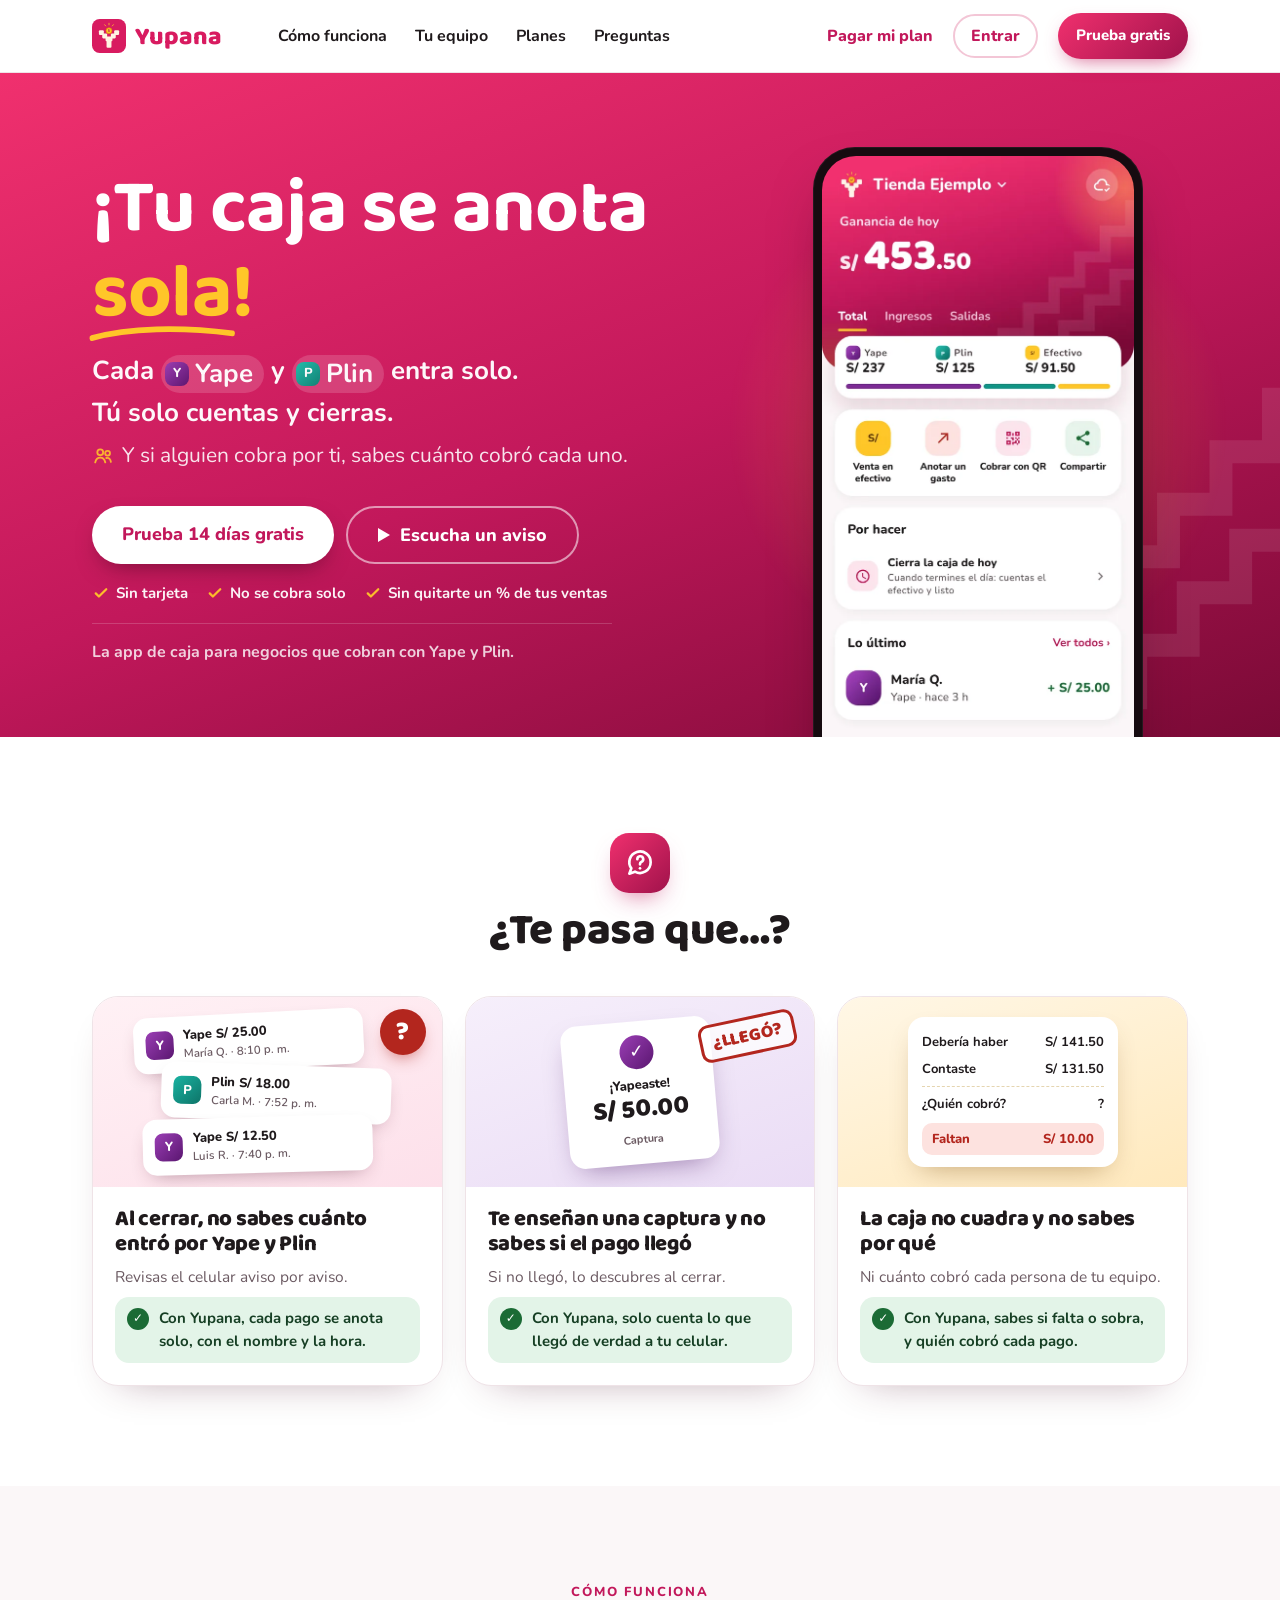
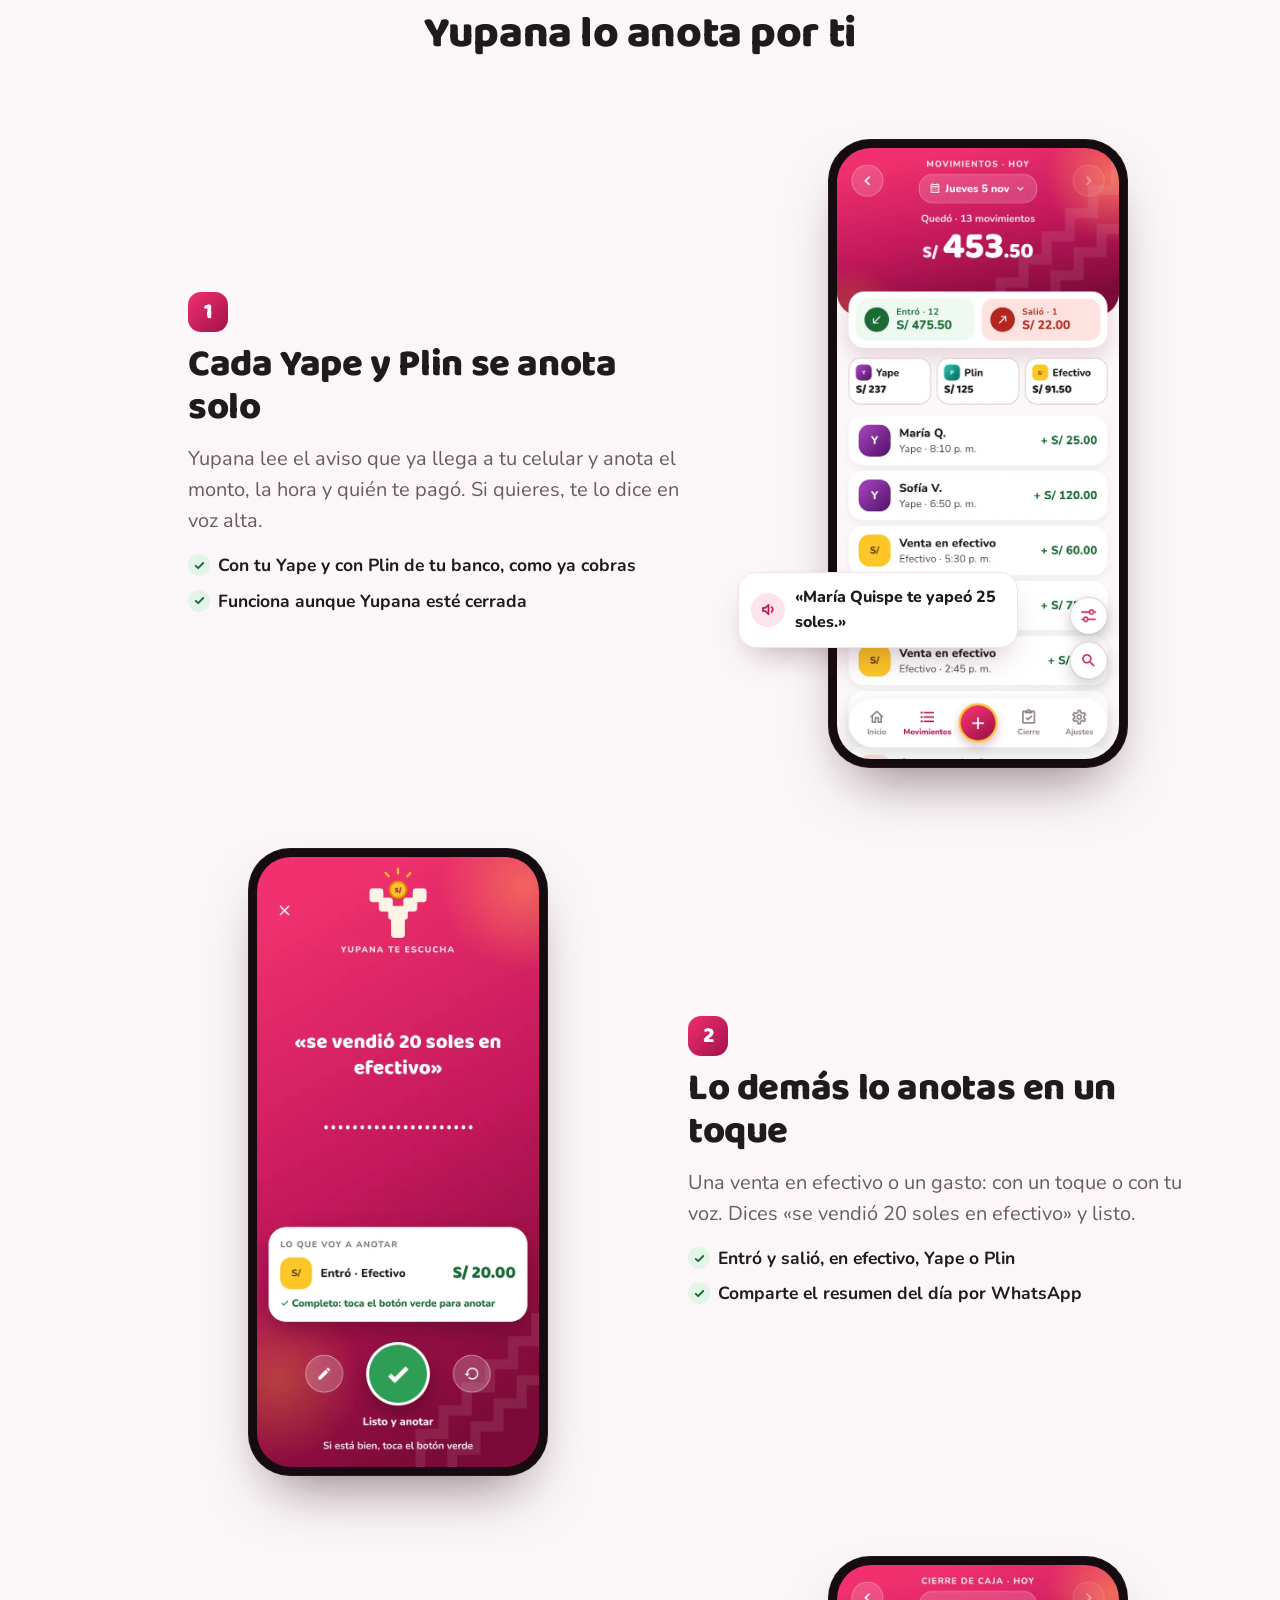
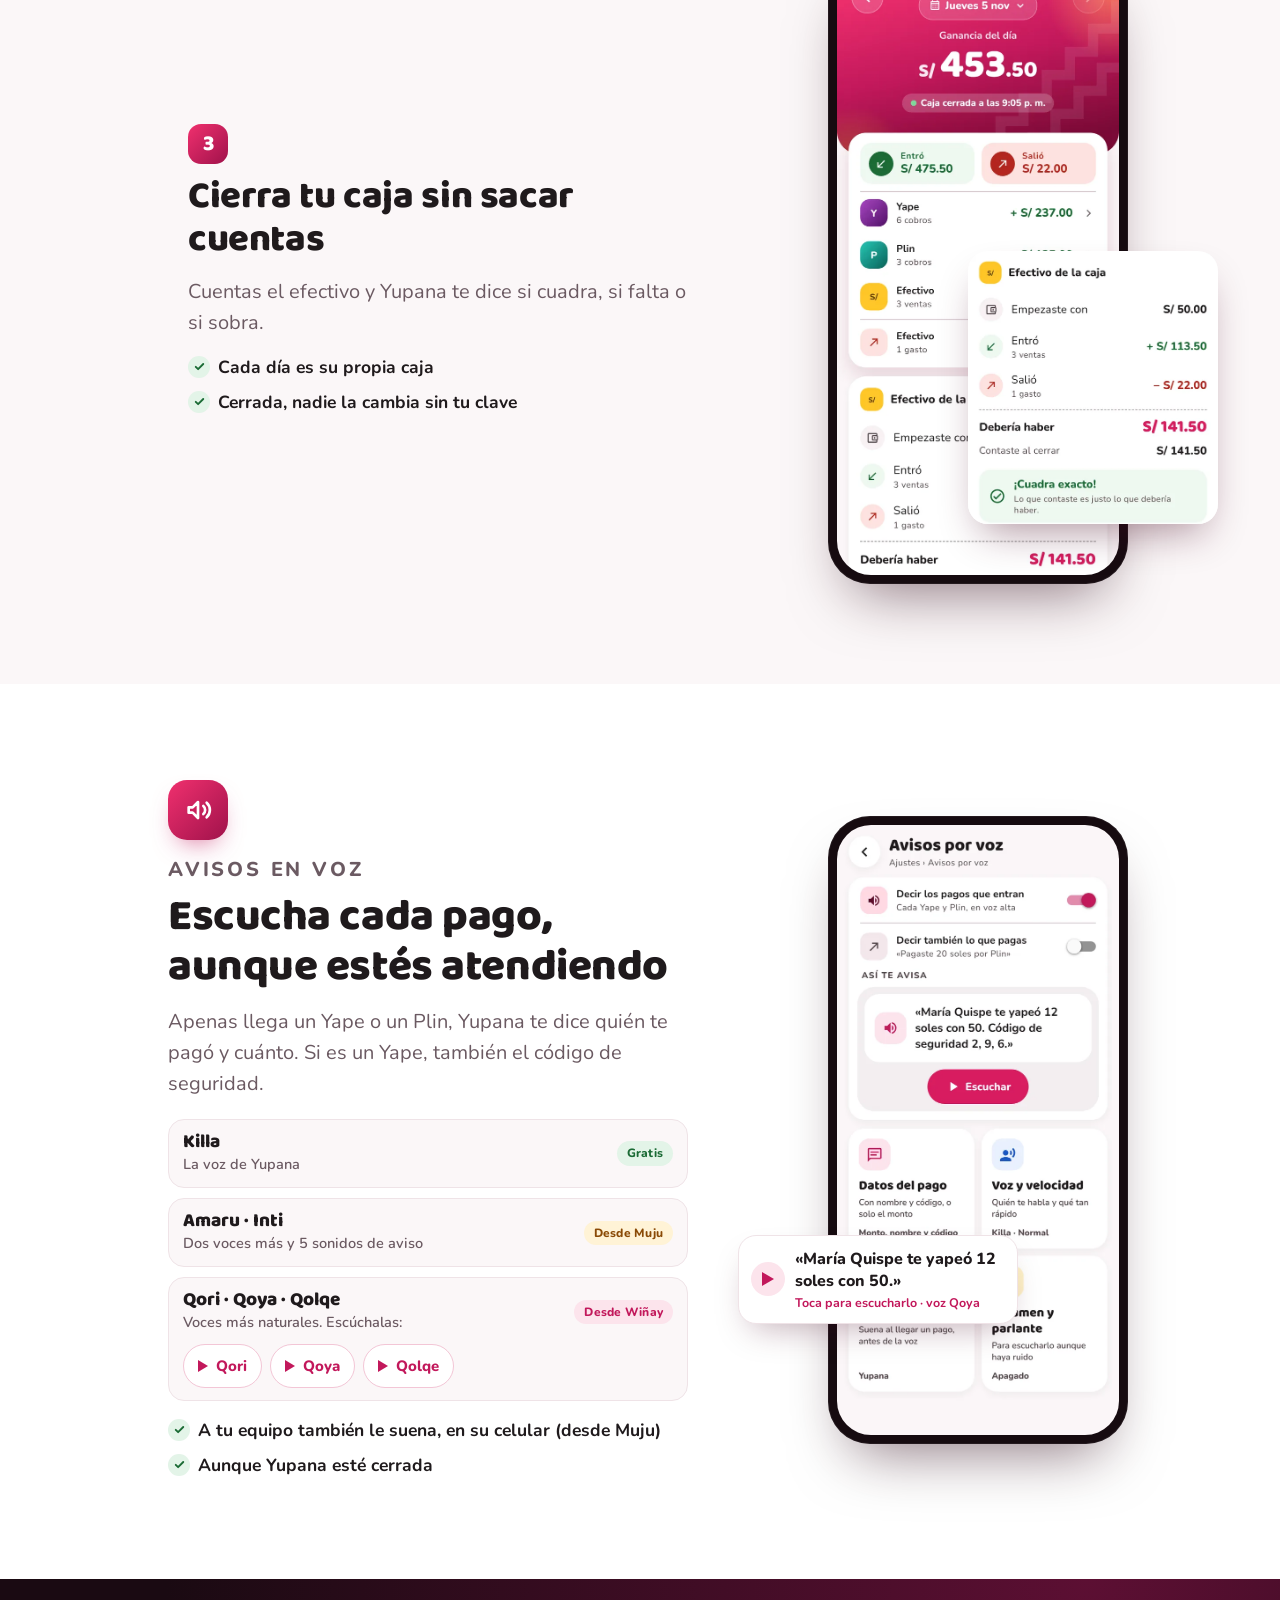
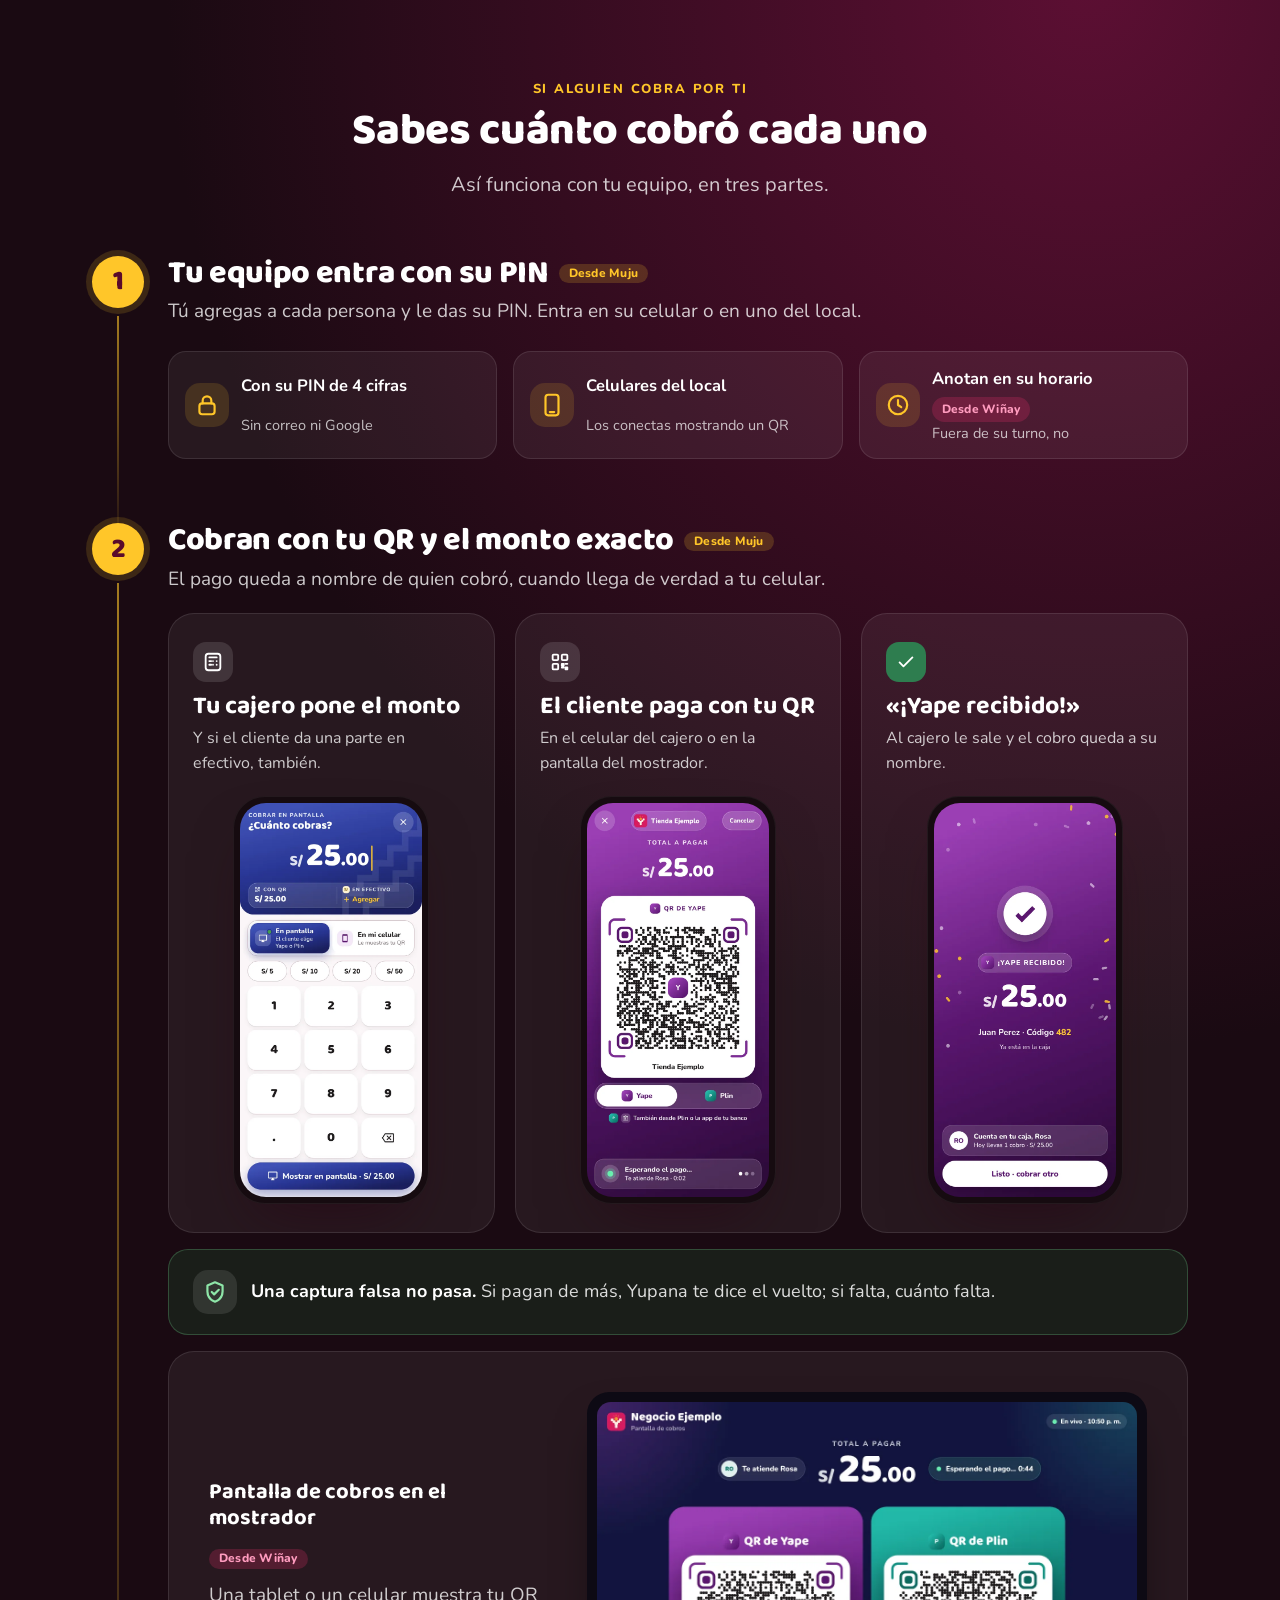
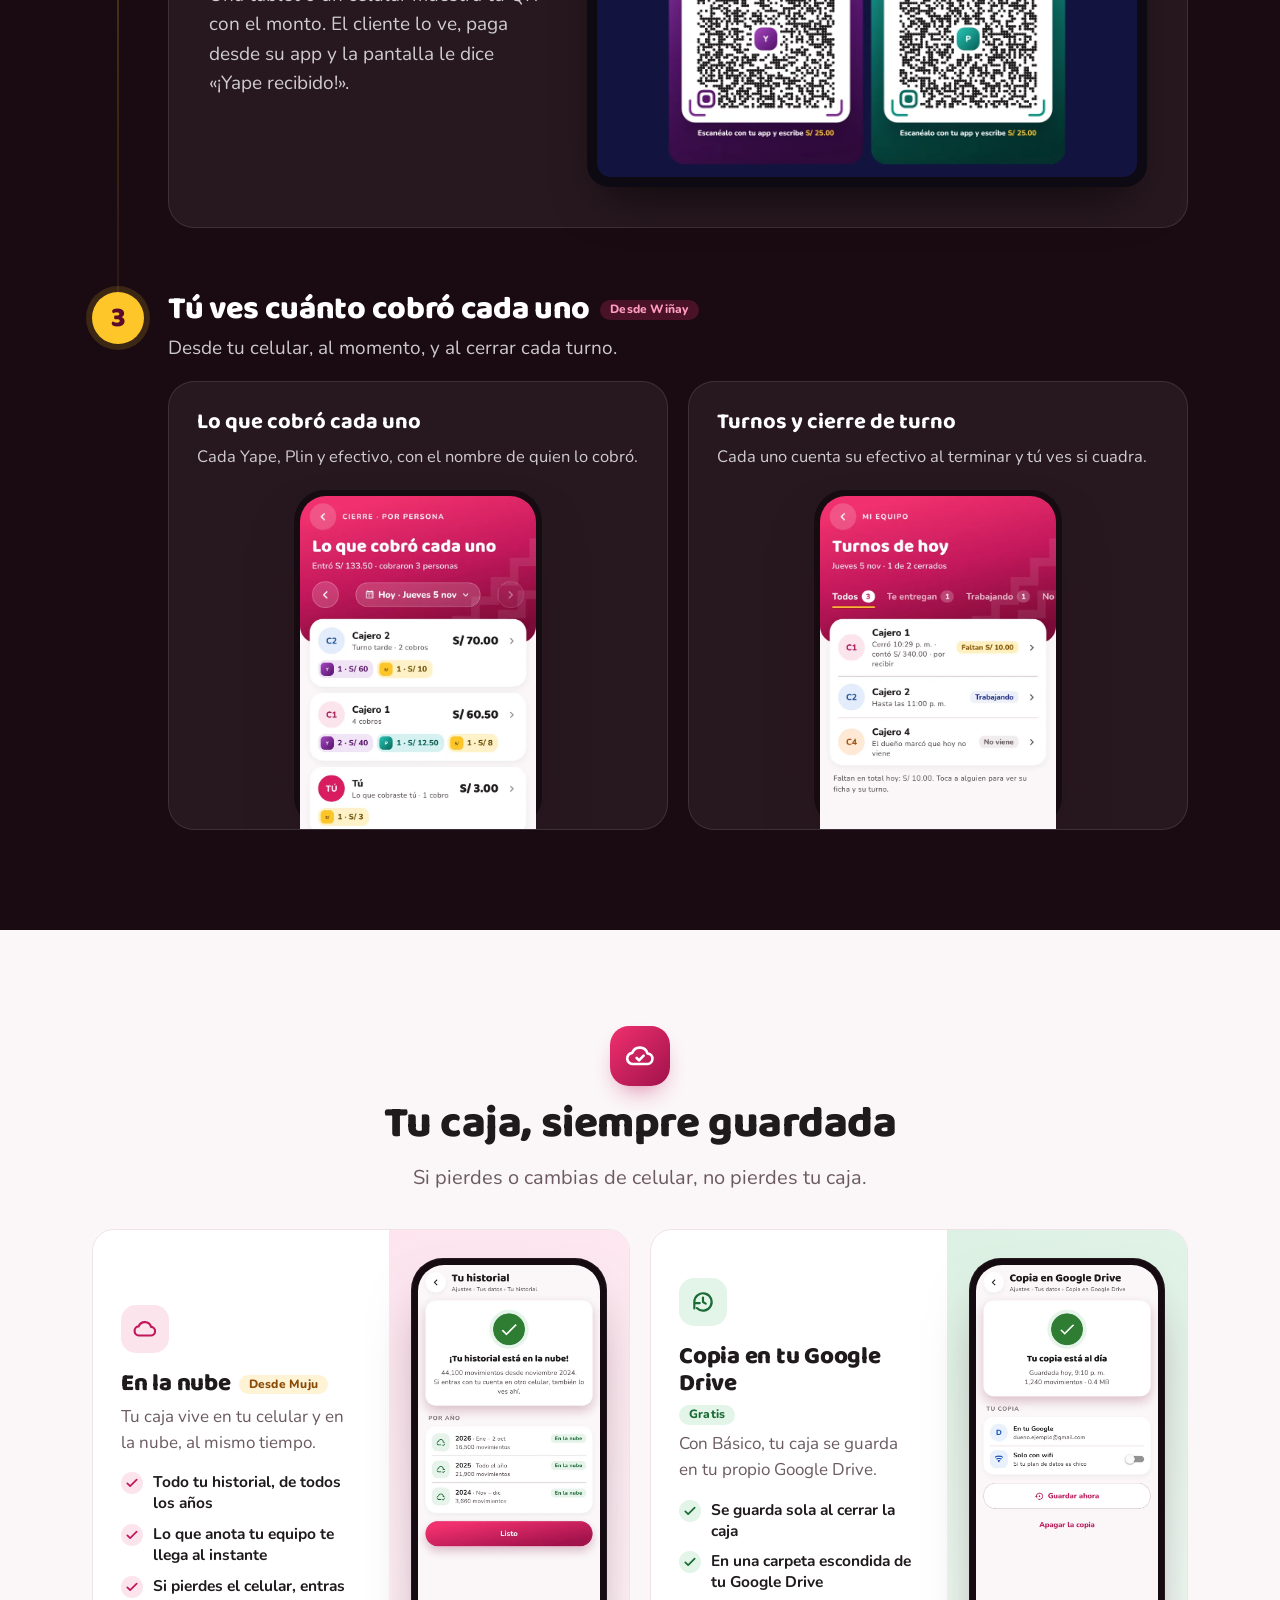
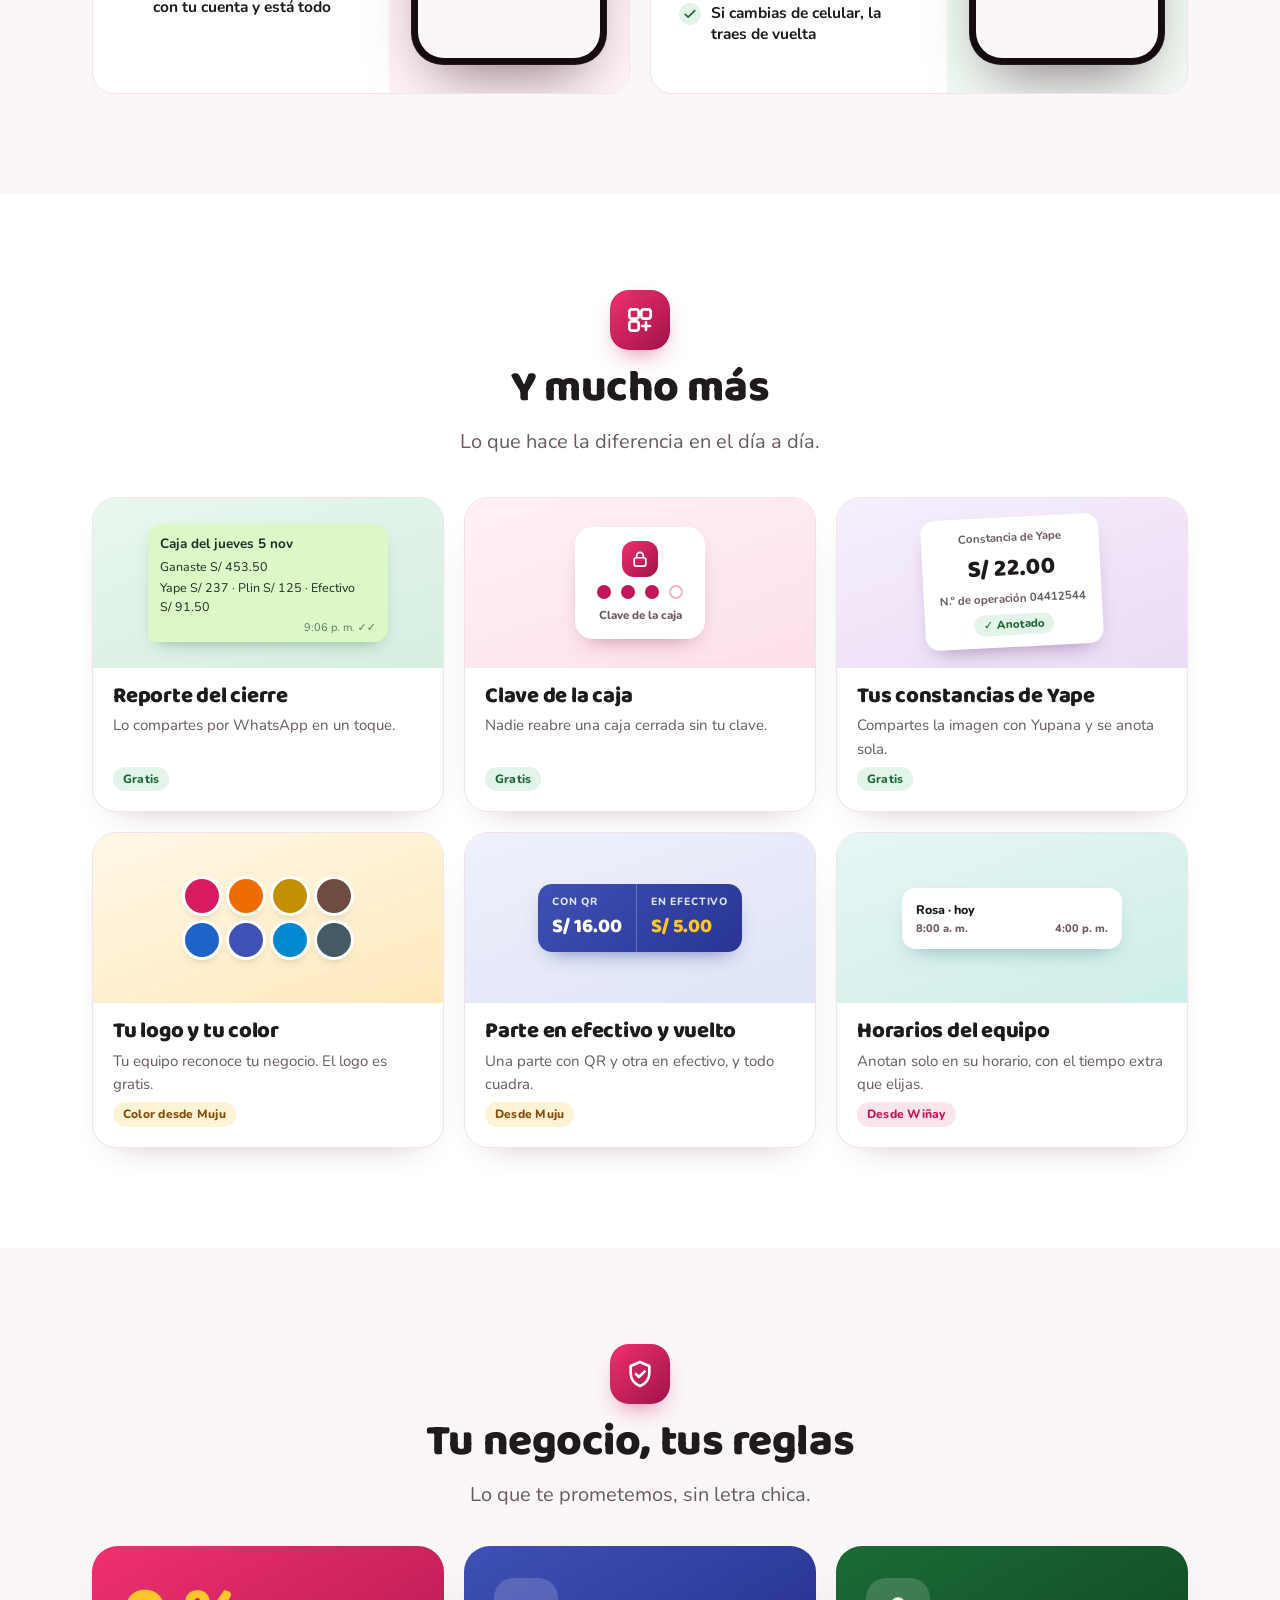
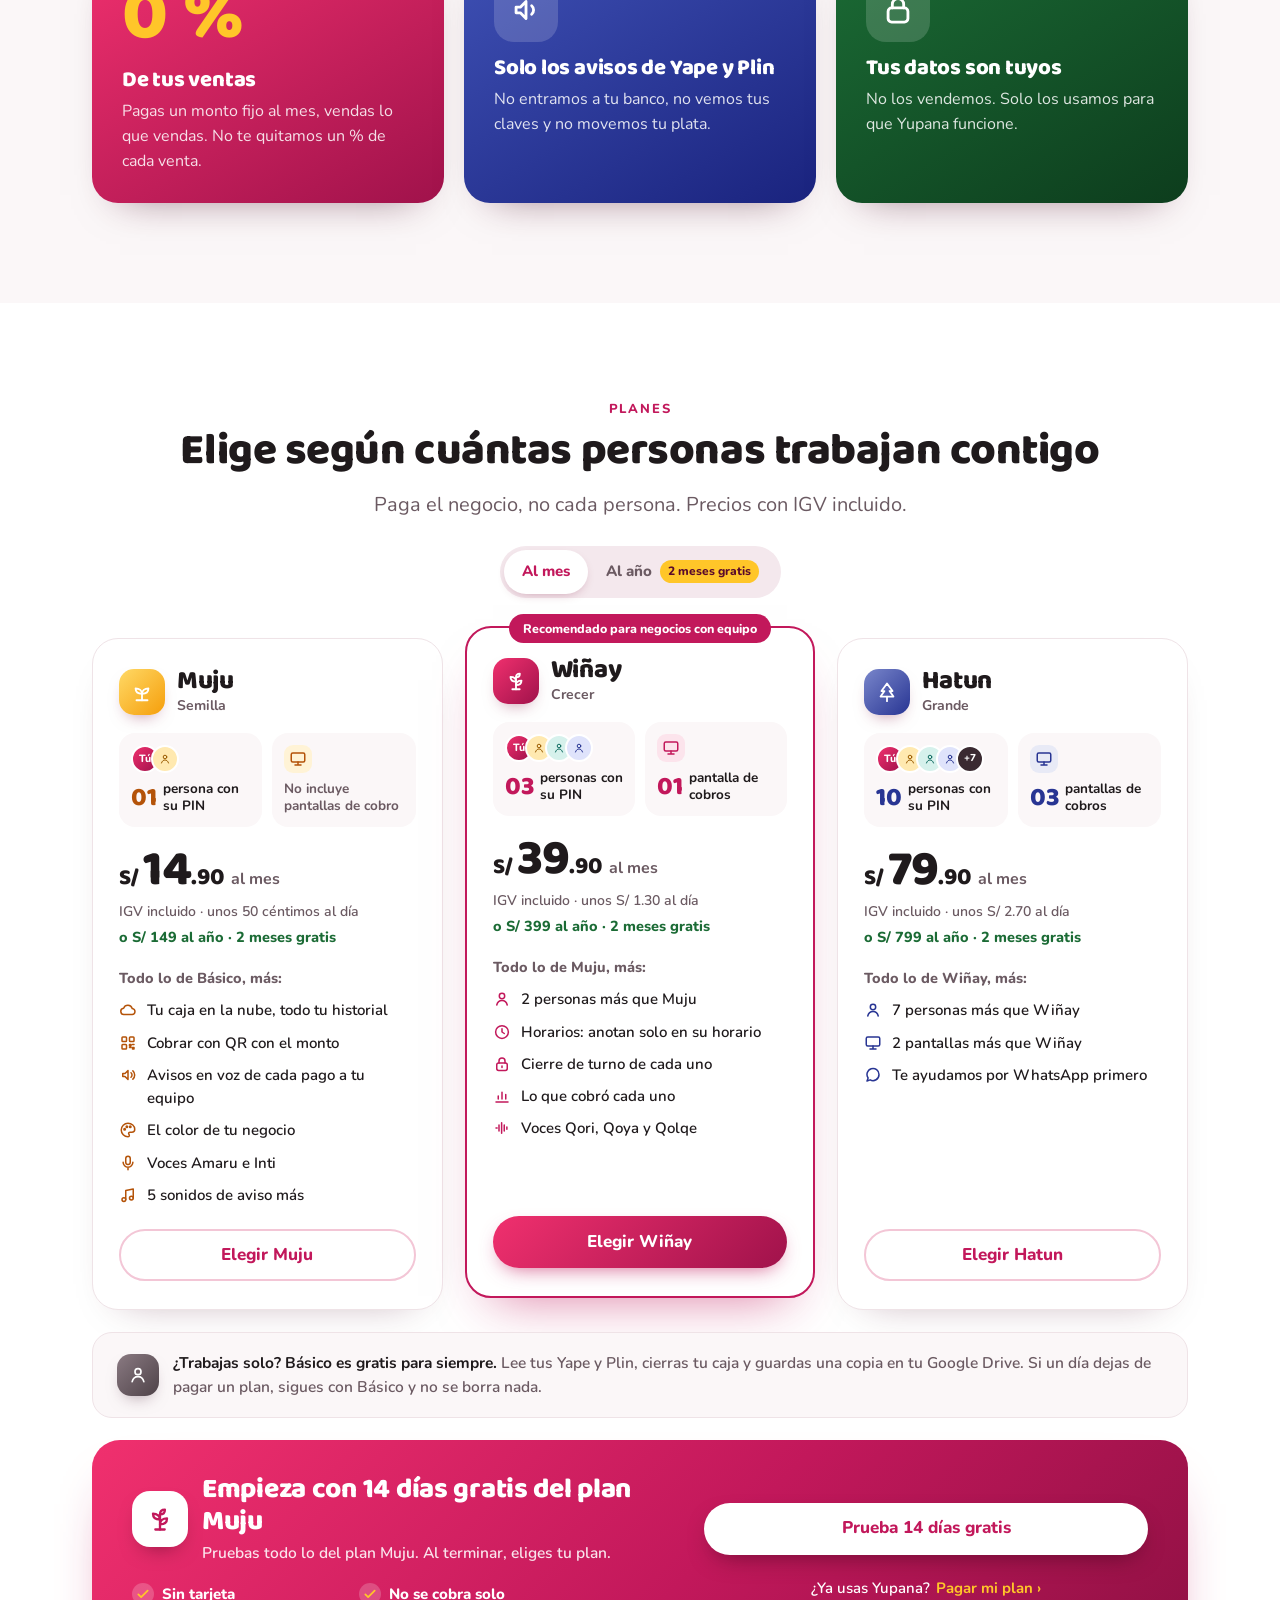
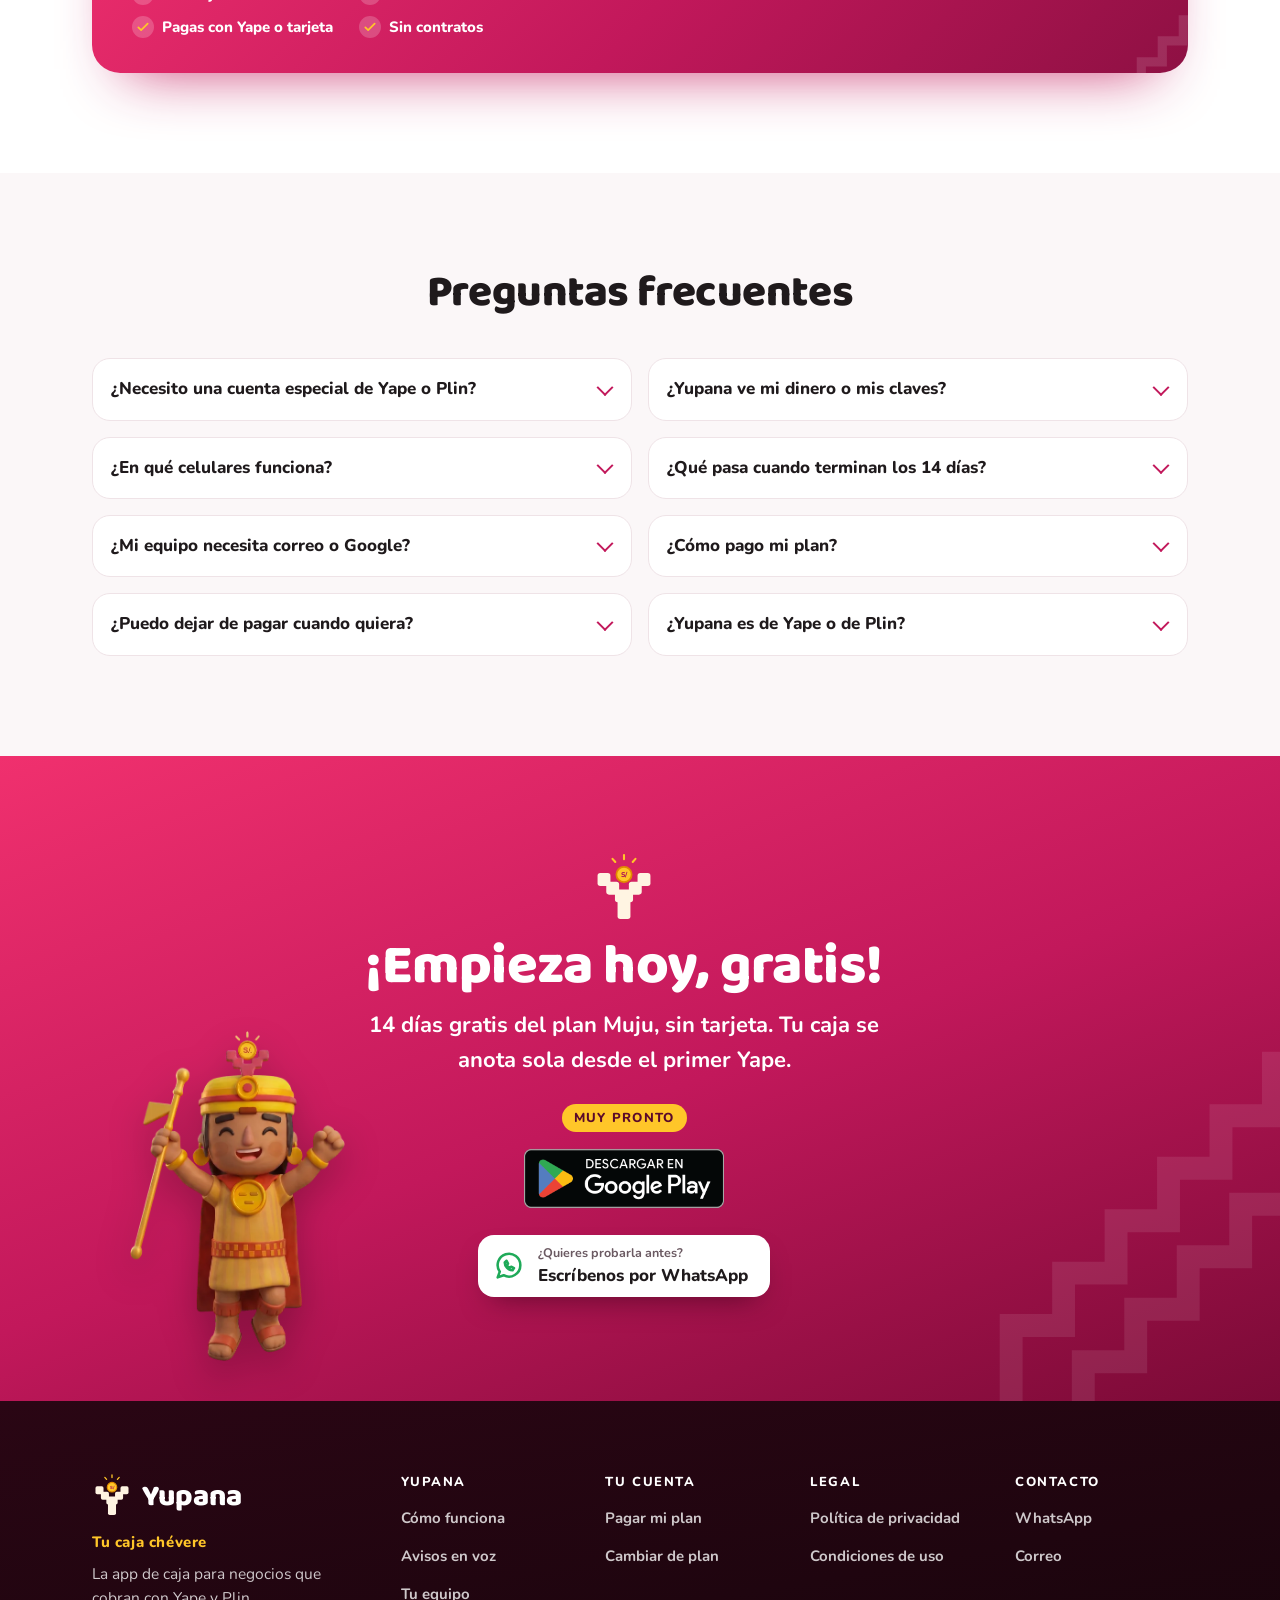
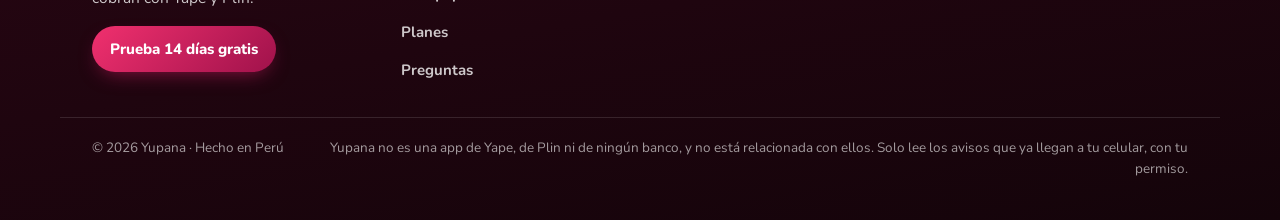
==== commit d33ecca6: "Página de venta: Amaru celebrando en «¡Empieza hoy, gratis!»" ====
--- a/index.html
+++ b/index.html
@@ -21,7 +21,10 @@
 <link rel="preconnect" href="https://fonts.googleapis.com">
 <link rel="preconnect" href="https://fonts.gstatic.com" crossorigin>
 <link href="https://fonts.googleapis.com/css2?family=Baloo+2:wght@700;800&amp;family=Nunito:wght@400;600;700;800&amp;display=swap" rel="stylesheet">
-<link rel="stylesheet" href="venta.css?v=68c40d3a2a">
+<link rel="stylesheet" href="venta.css?v=13f579fa98">
+<!-- Tu cuenta (13 nov): si ya entraste en la web, arriba va tu foto en vez de "Entrar" desde el primer momento (sin que
+     se vea "Entrar" y luego cambie). Lo mismo que `storedUser` de src/domain/web-account.ts; la página lo revisa después. -->
+<script>try{var s=JSON.parse(localStorage.getItem('yupana-pos')||'null'),u=s&&s.user;if(u&&u.id&&s.refresh_token&&!(u.app_metadata&&u.app_metadata.yupana_staff)&&!localStorage.getItem('yupana-pos:v2:computadora')){var h=document.documentElement,k=JSON.parse(localStorage.getItem('yupana-web:cuenta')||'null');h.classList.add('cuenta');if(k&&k.id===u.id&&k.owner===true)h.classList.add('con-negocio')}}catch(e){}</script>
 <script type="application/ld+json">{"@context":"https://schema.org","@type":"FAQPage","mainEntity":[{"@type":"Question","name":"¿Necesito una cuenta especial de Yape o Plin?","acceptedAnswer":{"@type":"Answer","text":"No. Yupana lee los avisos que ya te llegan al celular cuando te yapean o te plinean. Sigues cobrando como siempre."}},{"@type":"Question","name":"¿Yupana ve mi dinero o mis claves?","acceptedAnswer":{"@type":"Answer","text":"No. Solo lee los avisos de pagos de Yape y Plin. No entra a tu banco, no ve tus claves y no mueve tu plata."}},{"@type":"Question","name":"¿En qué celulares funciona?","acceptedAnswer":{"@type":"Answer","text":"En celulares Android. En algunas marcas, como Xiaomi, Oppo o Vivo, hay que prender dos permisos más: Yupana te muestra cómo, paso a paso."}},{"@type":"Question","name":"¿Qué pasa cuando terminan los 14 días?","acceptedAnswer":{"@type":"Answer","text":"Sigues gratis con Básico: el lector, tu caja y el cierre en tu celular. No se borra nada y no se cobra nada solo. Si quieres seguir con tu equipo, eliges un plan."}},{"@type":"Question","name":"¿Mi equipo necesita correo o Google?","acceptedAnswer":{"@type":"Answer","text":"No. Tú agregas a cada persona y le das un PIN de 4 cifras. Entra con su PIN en el celular que tú conectas. Cuando ya no trabaja contigo, la das de baja."}},{"@type":"Question","name":"¿Cómo pago mi plan?","acceptedAnswer":{"@type":"Answer","text":"Aquí, en la página de Yupana: con Yape, con tu código de aprobación, o con tarjeta. Con Yape pagas cada vez que quieres seguir; con tarjeta se cobra solo y lo cancelas cuando quieras."}},{"@type":"Question","name":"¿Puedo dejar de pagar cuando quiera?","acceptedAnswer":{"@type":"Answer","text":"Sí. No hay contratos. Si dejas de pagar, pasas a Básico y no se borra nada."}},{"@type":"Question","name":"¿Yupana es de Yape o de Plin?","acceptedAnswer":{"@type":"Answer","text":"No. Yupana es una app independiente, hecha en Perú. No está relacionada con Yape, con Plin ni con ningún banco."}}]}</script>
 </head>
 <body>
@@ -38,7 +41,8 @@
     <div class="nav-act">
       <a class="nav-pay" href="pagar/">Pagar mi plan</a>
       <a class="nav-enter" href="ingreso/">Entrar</a>
-      <a class="btn btn-main btn-sm" href="registro/">Prueba gratis</a>
+      <a class="btn btn-main btn-sm nav-trial" href="registro/">Prueba gratis</a>
+      <button class="acct" id="cuenta" type="button" aria-label="Tu cuenta" aria-haspopup="dialog" aria-expanded="false"><span class="acct-av ring" id="cuenta-foto" aria-hidden="true"></span></button>
     </div>
   </div>
 </header>
@@ -510,6 +514,7 @@
       <span class="gp gp-soon"><small>Muy pronto</small><img src="img/google-play.png" alt="Muy pronto: descargar en Google Play" width="646" height="250"></span>
     </div>
     <a class="wa-btn" href="https://wa.me/51956606972?text=Hola%2C%20quiero%20probar%20Yupana" target="_blank" rel="noopener"><svg viewBox="0 0 24 24" aria-hidden="true"><path d="M20 11.5a8 8 0 0 1-11.8 7L4 20l1.5-4A8 8 0 1 1 20 11.5z"/><path d="M9 9.5c0 3 2.5 5.5 5.5 5.5l1-1.5-2-1-1 .8c-.9-.4-1.6-1.1-2-2l.8-1-1-2z"/></svg><span><small>¿Quieres probarla antes?</small>Escríbenos por WhatsApp</span></a>
+    <img class="amaru amaru-final" src="img/amaru-hurra.webp" alt="" width="400" height="720" loading="lazy" decoding="async">
   </div>
 </section>
 
@@ -539,6 +544,6 @@
   <a class="btn btn-main btn-sm" href="registro/">Prueba gratis</a>
 </div>
 
-<script type="module" src="venta.js?v=68c40d3a2a"></script>
+<script type="module" src="venta.js?v=13f579fa98"></script>
 </body>
 </html>
--- a/venta.css
+++ b/venta.css
@@ -76,6 +76,37 @@
 .nav-enter:hover { border-color: var(--brand); }
 /* En el celular arriba van "Pagar mi plan" y "Entrar": "Prueba gratis" está en la portada y en la barra de abajo. */
 @media (max-width: 599px) { .nav .btn-sm { display: none; } }
+/* Tu cuenta (13 nov): si ya entraste en la web, tu foto de Google (o tu inicial) en vez de "Entrar", con un menú chico
+   como el de la página de pago. Con una cuenta que ya tiene su negocio, sin "Prueba gratis" (la prueba empieza al
+   registrar un negocio). */
+.acct { display: none; width: 48px; height: 48px; align-items: center; justify-content: center; border-radius: 24px; flex: 0 0 auto; border: 0; padding: 0; background: none; cursor: pointer; }
+html.cuenta .acct { display: flex; }
+html.cuenta .nav-enter, html.cuenta .nav-pay { display: none; }
+html.con-negocio .nav-trial, html.con-negocio .bar { display: none; }
+.acct-av { width: 36px; height: 36px; border-radius: 18px; background: linear-gradient(135deg, var(--a1), #a0124b); color: #fff; display: inline-flex; align-items: center; justify-content: center; font-family: 'Baloo 2', sans-serif; font-weight: 800; font-size: 17px; line-height: 1; overflow: hidden; flex: 0 0 auto; }
+.acct-av img { width: 100%; height: 100%; object-fit: cover; display: block; }
+.acct { position: relative; }
+.acct-av.ring { width: 38px; height: 38px; border-radius: 50%; font-size: 18px; box-shadow: 0 0 0 1px rgba(31, 10, 20, 0.1); }
+.acct:hover .acct-av.ring { box-shadow: 0 0 0 1px rgba(31, 10, 20, 0.1), 0 0 0 5px #f6e9ee; }
+/* Conectado (13 nov): el puntito verde abajo a la derecha de tu foto. */
+.acct::after { content: ''; position: absolute; right: 4px; bottom: 4px; width: 11px; height: 11px; border-radius: 50%; background: #22b35e; box-shadow: 0 0 0 2px #fff; pointer-events: none; }
+.acct-scrim { position: fixed; inset: 0; z-index: 40; }
+.acct-menu { position: fixed; width: 340px; max-width: calc(100vw - 24px); background: #fff; color: var(--ink); border-radius: 16px; padding: 14px 10px 8px; box-shadow: 0 12px 30px rgba(31, 10, 20, 0.2); display: flex; flex-direction: column; gap: 6px; text-align: left; }
+.acct-who { display: flex; gap: 12px; align-items: center; padding: 0 6px 12px; border-bottom: 1px solid var(--line); }
+.acct-who .acct-av { width: 44px; height: 44px; border-radius: 22px; font-size: 20px; }
+.acct-names { min-width: 0; display: flex; flex-direction: column; }
+.acct-names b { font-weight: 800; font-size: 16px; line-height: 1.3; }
+.acct-names span, .acct-txt span { color: var(--muted); font-size: 13px; font-weight: 700; line-height: 1.35; overflow-wrap: anywhere; }
+.acct-rows { display: flex; flex-direction: column; }
+.acct-row { display: flex; align-items: center; gap: 12px; min-height: 50px; padding: 6px; border-radius: 12px; color: var(--ink); text-decoration: none; width: 100%; text-align: left; background: none; border: 0; font: inherit; cursor: pointer; }
+.acct-row:hover { background: #fbf2f5; }
+.acct-row b { font-weight: 800; font-size: 15px; line-height: 1.3; }
+.acct-txt { flex: 1; min-width: 0; display: flex; flex-direction: column; }
+.acct-ico, .acct-mark { width: 34px; height: 34px; border-radius: 11px; display: flex; align-items: center; justify-content: center; flex: 0 0 auto; }
+.acct-ico { background: var(--soft); color: var(--brand); }
+.acct-mark { background: linear-gradient(135deg, var(--a1), #a0124b); color: #fff; font-family: 'Baloo 2', sans-serif; font-weight: 800; font-size: 14px; line-height: 1; }
+.acct-ico svg, .acct-go { fill: none; stroke: currentColor; stroke-width: 2.2; stroke-linecap: round; stroke-linejoin: round; }
+.acct-go { color: #9c8a91; flex: 0 0 auto; }
 @media (max-width: 379px) {
   .nav-in { gap: 8px; }
   .nav-act { gap: 6px; }
@@ -725,3 +756,79 @@
   .keep-shot { padding: 28px 22px; }
   .keep-shot .phone { width: 196px; }
 }
+
+/* Amaru, el inca de Yupana (25 nov, el usuario: "es el embajador de la marca… tiene que aparecer él siempre"): de cuerpo
+   entero; solo en "¡Empieza hoy, gratis!" (el usuario: en las demás secciones "se ve como intruso"). */
+.amaru { display: block; height: auto; pointer-events: none; user-select: none; filter: drop-shadow(0 14px 18px rgba(60, 0, 25, 0.18)); }
+.final { position: relative; }
+.amaru-final { position: relative; width: auto; height: 170px; margin: 18px auto -64px; filter: drop-shadow(0 14px 18px rgba(0, 0, 0, 0.25)); }
+@media (min-width: 900px) {
+  .final-in { padding-left: 0; }
+  .amaru-final { position: absolute; left: 6%; bottom: -64px; height: 330px; margin: 0; }
+}
+/* ===== La espera de Yupana (13 nov; la misma de la app: web/comun/espera.ts) ===== */
+.yw { position: fixed; inset: 0; z-index: 2000; display: flex; align-items: center; justify-content: center; overflow: hidden; color: #fff;
+  background: linear-gradient(170deg, #f0306e 0%, #c2185b 55%, #5e0828 100%); transition: opacity .22s ease; }
+.yw.yw-out { opacity: 0; }
+.yw-board { position: absolute; inset: 0; opacity: .07; pointer-events: none;
+  background-image: radial-gradient(circle at center, #fff 0 9px, transparent 10px), linear-gradient(#fff 0 0), linear-gradient(90deg, #fff 0 0);
+  background-size: 120px 120px, 100% 2px, 2px 100%; background-position: 60px 60px, 0 0, 0 0; }
+.yw-in { position: relative; display: flex; flex-direction: column; align-items: center; padding: 0 28px; width: 100%; }
+.yw-logo { --s: 160px; --rest: min(calc(50vw - 89px), 170px); position: relative; width: var(--s); height: var(--s); }
+@media (max-height: 700px) { .yw-logo { --s: 124px; } }
+.yw-mark, .yw-coin { position: absolute; inset: 0; width: 100%; height: 100%; }
+.yw-glow { position: absolute; left: 50%; top: 32%; width: 360px; height: 360px; margin: -180px 0 0 -180px; border-radius: 50%; pointer-events: none;
+  background: radial-gradient(circle, rgba(255, 198, 41, .42) 0, rgba(255, 198, 41, .16) 38%, transparent 70%); animation: yw-shine 1.3s ease-out infinite; }
+/* La moneda está arriba al centro del logo (256, 176 en la figura de 368 × 400). */
+.yw-coin { transform-origin: 50% 32%; animation: yw-beat 1.3s infinite; animation-delay: .78s; }
+.yw-ring { position: absolute; left: 50%; top: 32%; width: 22%; height: 22%; transform: translate(-50%, -50%); border-radius: 50%;
+  border: 3px solid #ffc629; opacity: 0; animation: yw-ring 1.3s infinite; animation-delay: .78s; }
+.yw-chip { position: absolute; left: 50%; top: 62.5%; width: 150px; height: 40px; margin-left: -75px; border-radius: 20px; background: #fff;
+  color: #1f1a1c; display: flex; align-items: center; justify-content: center; gap: 8px; font-family: 'Nunito', system-ui, sans-serif;
+  font-weight: 800; font-size: 15px; white-space: nowrap; box-shadow: 0 10px 22px rgba(46, 8, 24, .35); opacity: 0;
+  animation: 3.9s linear infinite; }
+.yw-c1, .yw-c3 { animation-name: yw-left; }
+.yw-c2 { animation-name: yw-right; animation-delay: 1.3s; }
+.yw-c3 { animation-delay: 2.6s; }
+.yw-mb { font-style: normal; width: 26px; height: 26px; border-radius: 9px; display: inline-flex; align-items: center; justify-content: center;
+  color: #fff; font-family: 'Baloo 2', sans-serif; font-weight: 800; font-size: 13px; line-height: 1; }
+.yw-yape { background: linear-gradient(135deg, #9b3fb5, #5a1670); }
+.yw-plin { background: linear-gradient(135deg, #22b8a8, #0b6b61); }
+.yw-cash { background: #ffc629; color: #5c3b00; font-size: 11px; }
+.yw-title { margin-top: 22px; text-align: center; font-family: 'Baloo 2', sans-serif; font-weight: 800; font-size: 26px; line-height: 32px;
+  min-height: 32px; max-width: 520px; text-wrap: balance; }
+.yw-detail { margin-top: 6px; min-height: 22px; text-align: center; font-weight: 700; font-size: 16px; color: rgba(255, 255, 255, .88); }
+/* Cada pago: entra por su costado (0–0.26 s), espera, vuela a la moneda y se achica (0.42–0.78 s). Una vuelta = 3.9 s. */
+@keyframes yw-left {
+  0% { opacity: 0; transform: translate(calc(-1 * var(--rest) - 170px), 0) scale(1); }
+  2.3% { opacity: 1; }
+  6.7%, 10.8% { opacity: 1; transform: translate(calc(-1 * var(--rest)), 0) scale(1); }
+  18.2% { opacity: 1; }
+  20%, 100% { opacity: 0; transform: translate(0, calc(var(--s) * -0.305 - 20px)) scale(.3); }
+}
+@keyframes yw-right {
+  0% { opacity: 0; transform: translate(calc(var(--rest) + 170px), 0) scale(1); }
+  2.3% { opacity: 1; }
+  6.7%, 10.8% { opacity: 1; transform: translate(var(--rest), 0) scale(1); }
+  18.2% { opacity: 1; }
+  20%, 100% { opacity: 0; transform: translate(0, calc(var(--s) * -0.305 - 20px)) scale(.3); }
+}
+@keyframes yw-beat { 0%, 100% { transform: scale(1); } 7% { transform: scale(1.16); } 18% { transform: scale(1); } }
+@keyframes yw-ring { 0% { opacity: .9; transform: translate(-50%, -50%) scale(1); } 35%, 100% { opacity: 0; transform: translate(-50%, -50%) scale(2.6); } }
+@keyframes yw-shine { 0%, 100% { opacity: .65; } 6% { opacity: 1; } 46% { opacity: .65; } }
+@media (prefers-reduced-motion: reduce) {
+  .yw-chip, .yw-ring { display: none; }
+  .yw-coin, .yw-glow { animation: none; }
+}
+
+/* REGLA GENERAL de las barras de desplazamiento (24 nov, el usuario: "nunca la barra clásica"): invisibles; al pasar el
+   mouse por encima de lo que baja, una barra fina y redondeada de Yupana. Para todo el sistema (POS, web, pago, panel). */
+* { scrollbar-width: thin; scrollbar-color: transparent transparent; }
+*:hover { scrollbar-color: rgba(120, 40, 80, .32) transparent; }
+::-webkit-scrollbar { width: 8px; height: 8px; }
+::-webkit-scrollbar-track { background: transparent; }
+::-webkit-scrollbar-thumb { background: transparent; border-radius: 8px; }
+*:hover::-webkit-scrollbar-thumb { background: rgba(120, 40, 80, .32); }
+
+/* Sin el resaltado azul del navegador al tocar (24 nov, el usuario: "se pinta una franja azul"). Para todo el sistema. */
+* { -webkit-tap-highlight-color: transparent; }
